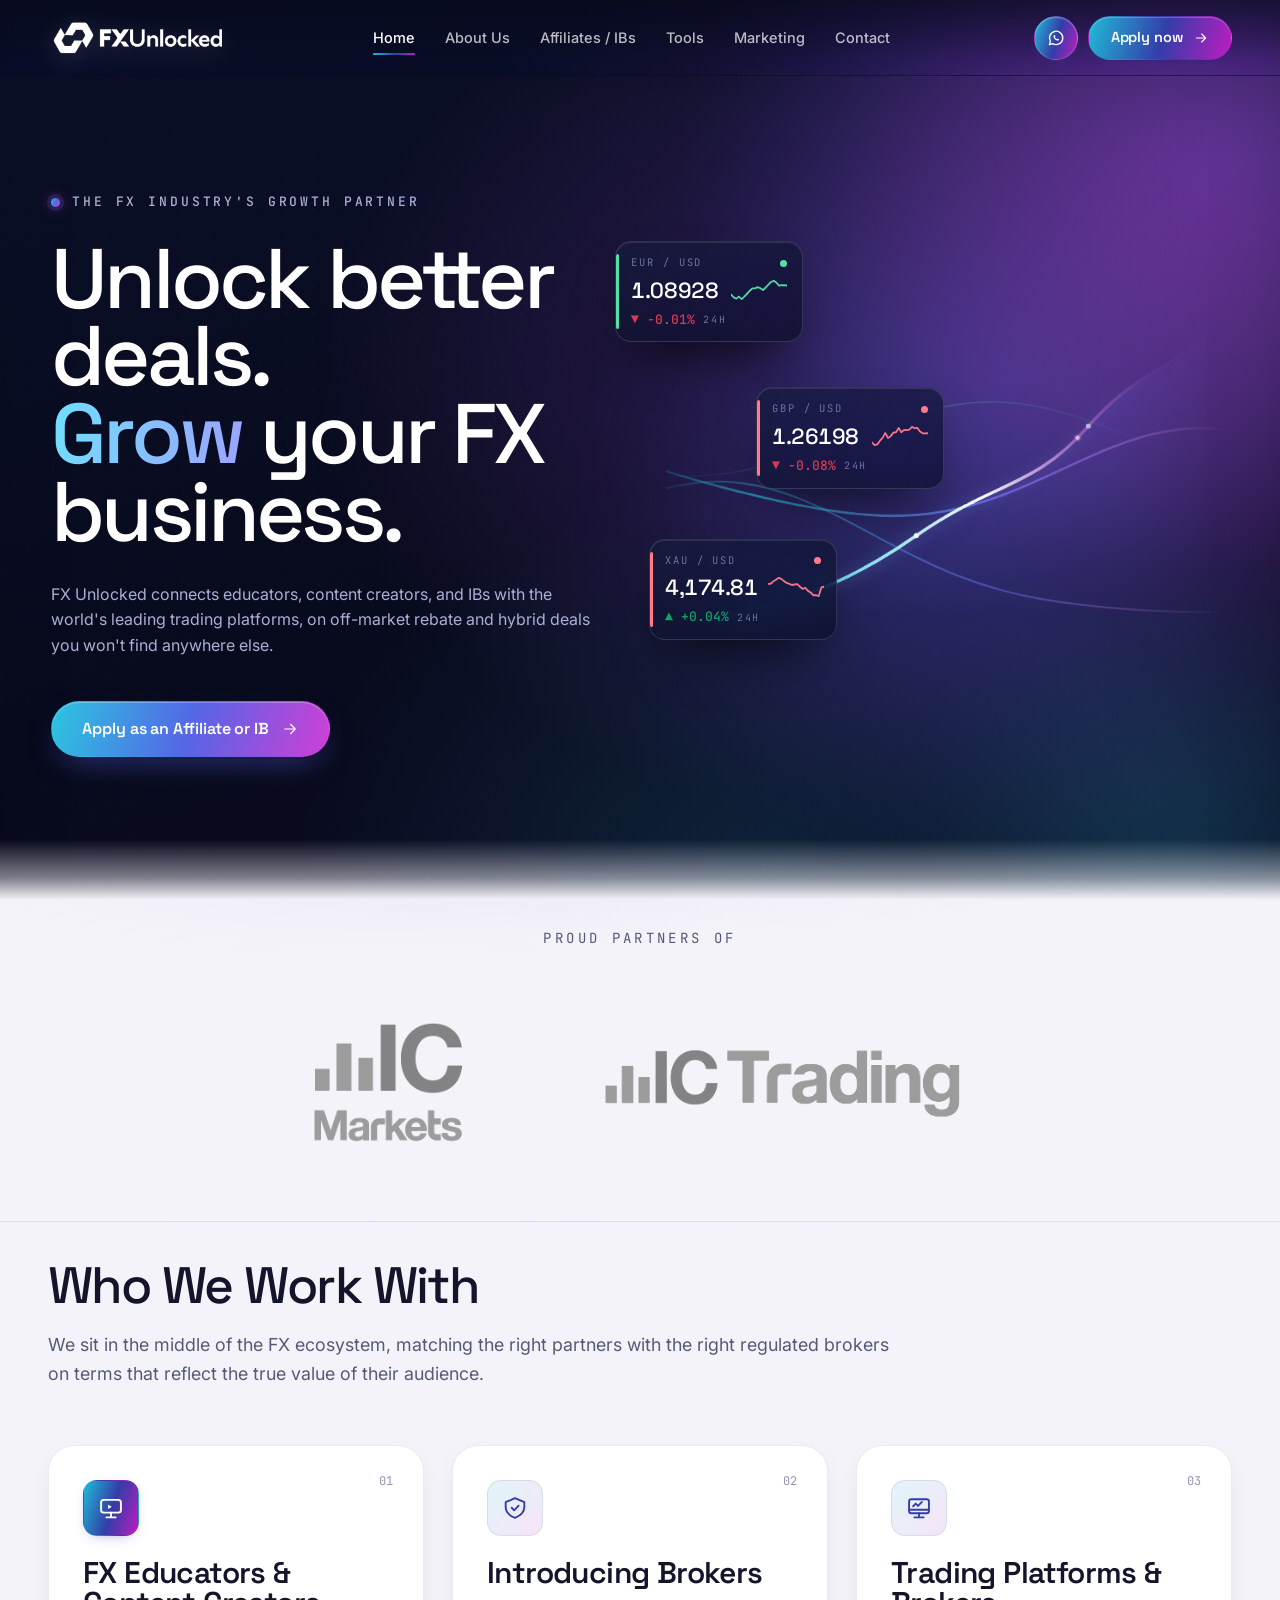
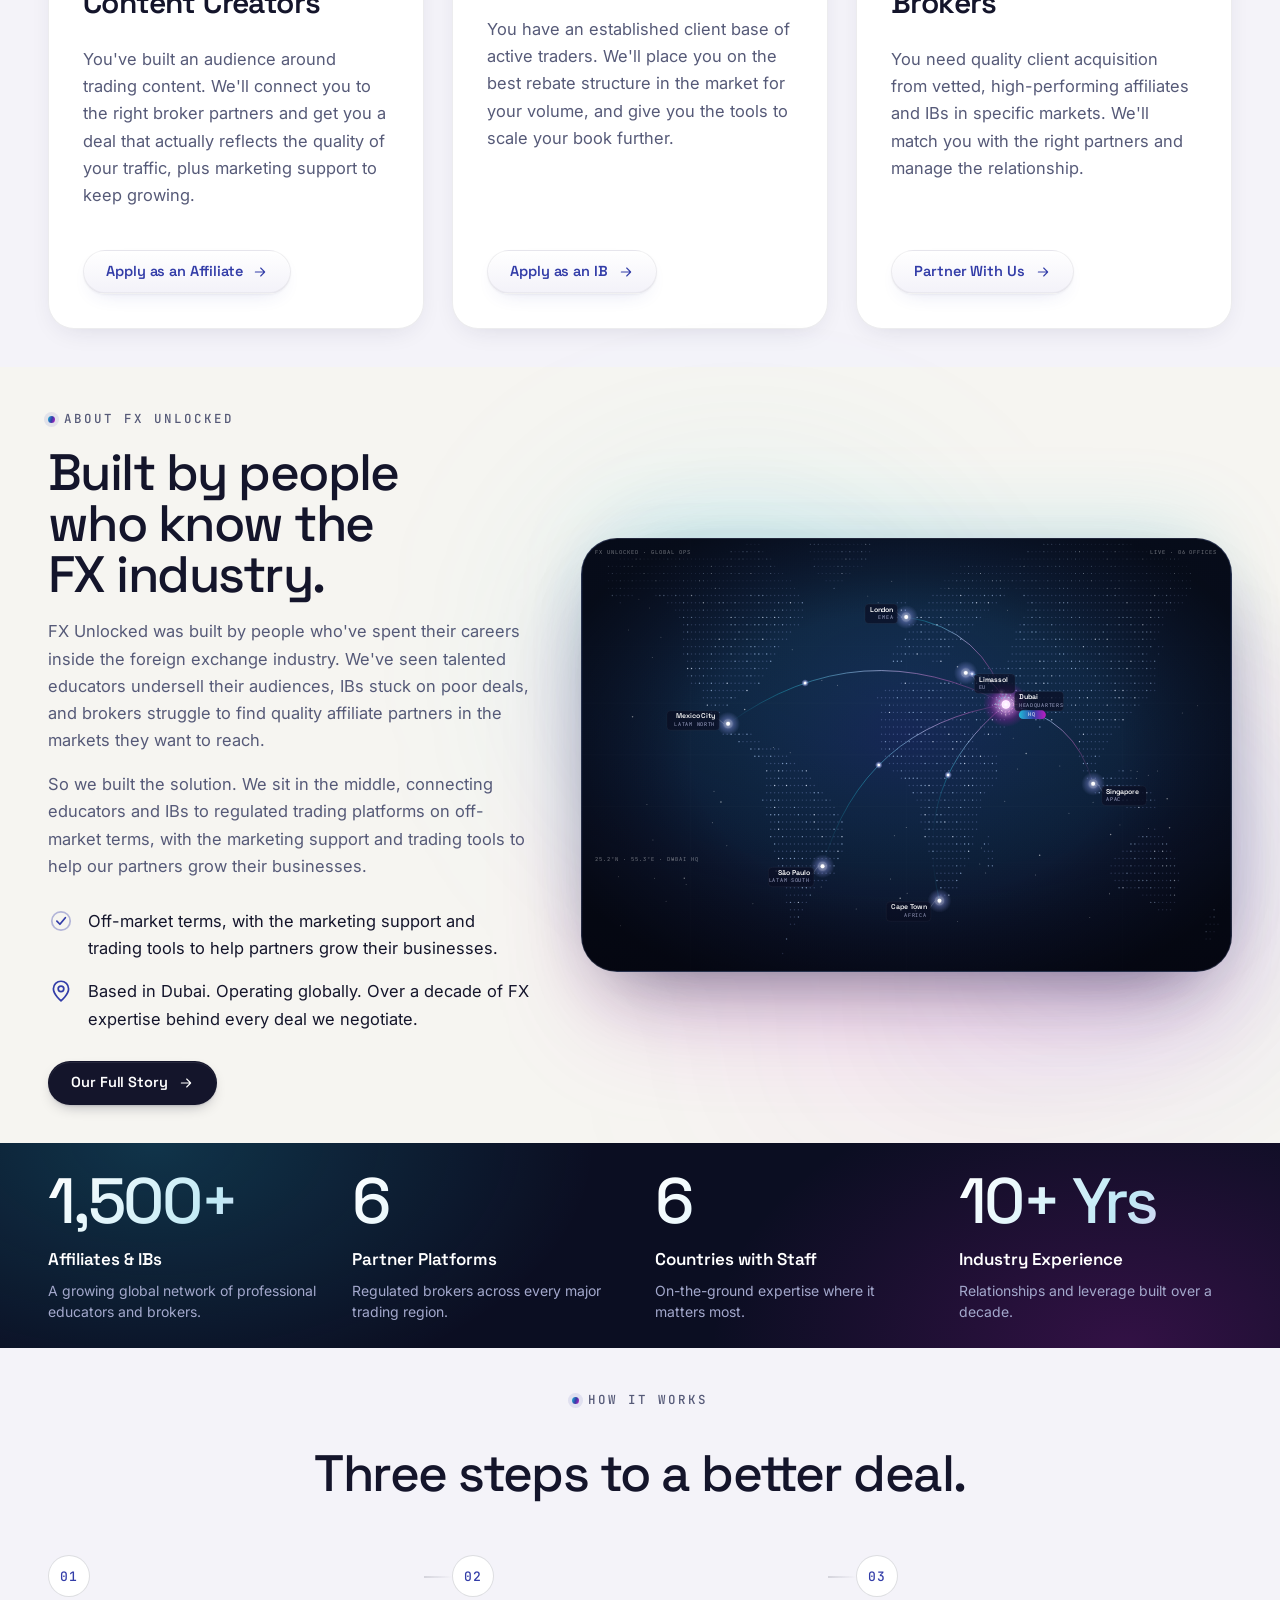
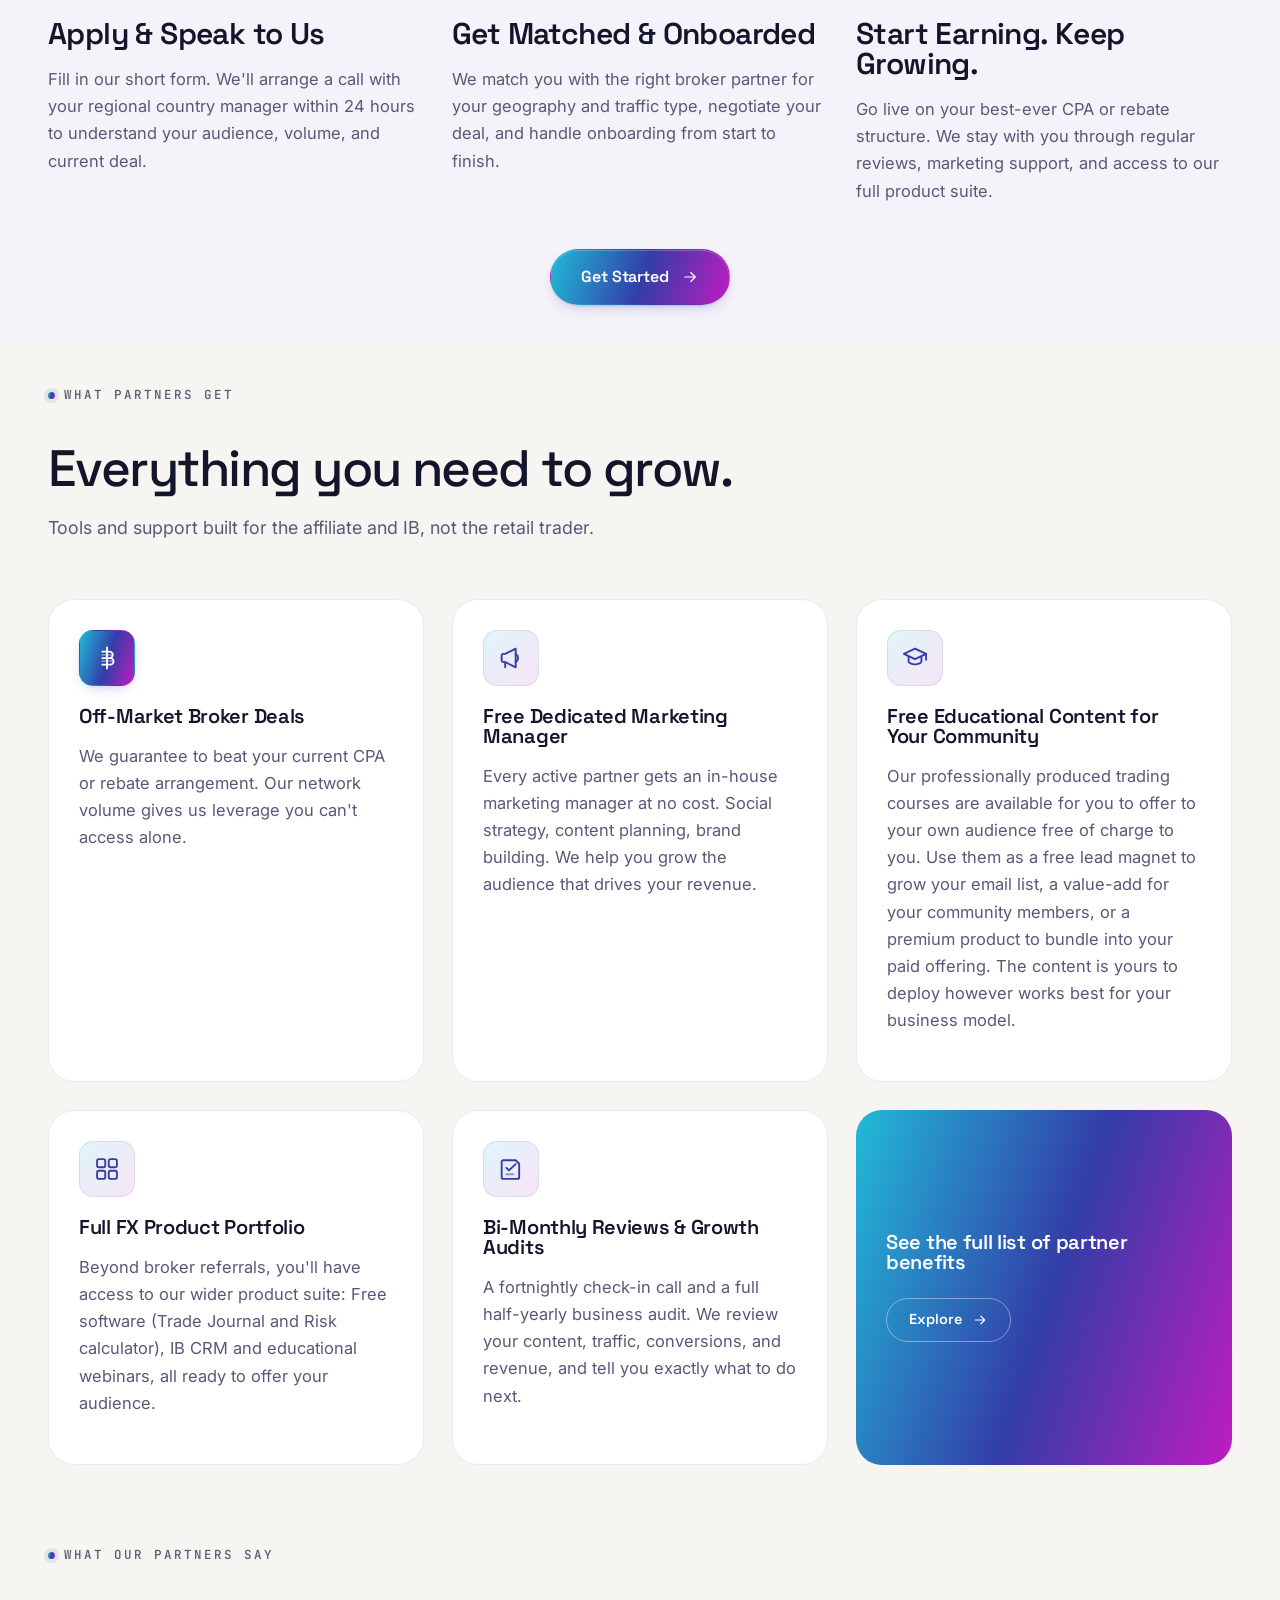
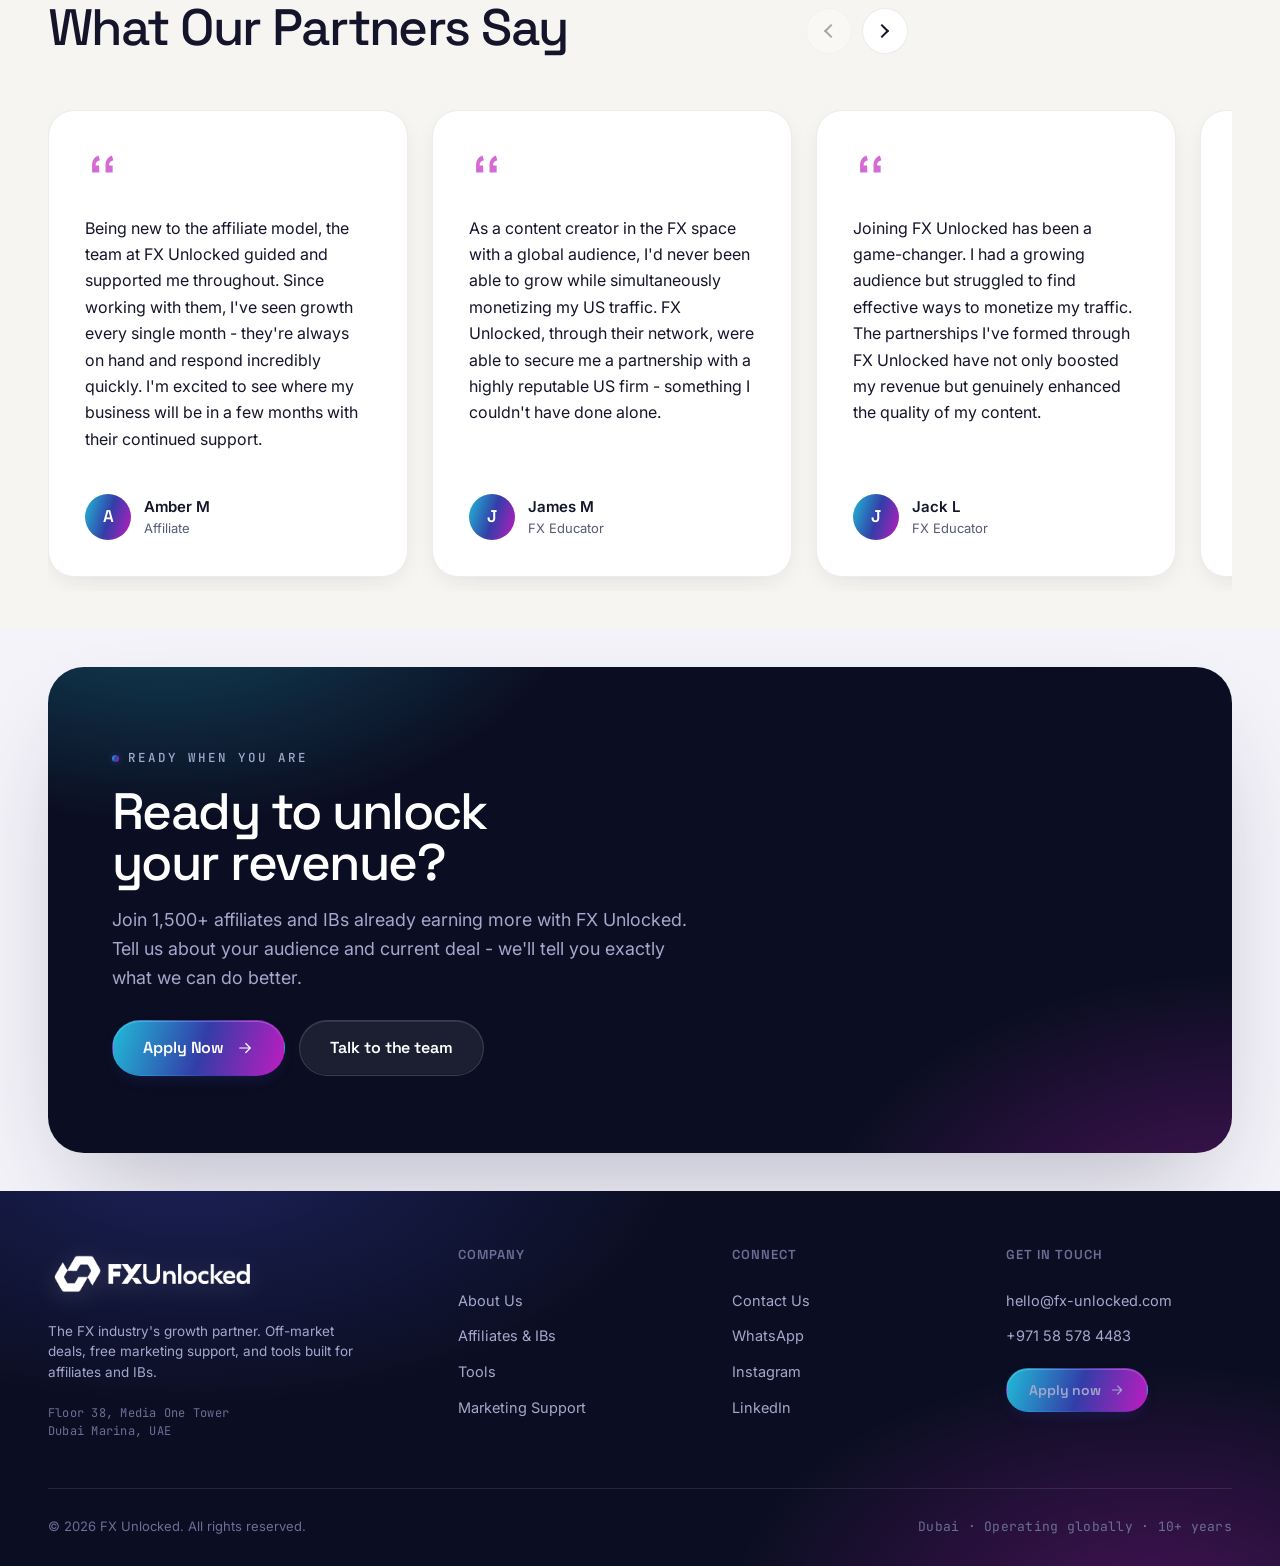
==== index.html @ 47d70566 "content: tighten Tools-page CRM copy + sync portfolio wording TOOLS PAGE — IB & Affiliate CRM (Tool " ====
<!doctype html>
<html lang="en">
<head>
<meta charset="utf-8" />
<meta name="viewport" content="width=device-width, initial-scale=1" />
<title>FX Unlocked | Off-Market CPA &amp; IB Deals for FX Educators and Affiliates</title>
<meta name="description" content="FX Unlocked connects FX educators, content creators, and IBs with market-leading broker deals you can't access alone. Guaranteed better CPA and rebates. Free marketing support. Based in Dubai." />
<meta property="og:type" content="website" />
<meta property="og:site_name" content="FX Unlocked" />
<meta property="og:url" content="https://www.fx-unlocked.com/" />
<meta property="og:title" content="FX Unlocked — Market-leading Rebate and Hybrid deals. Guaranteed." />
<meta property="og:description" content="FX Unlocked connects FX educators, content creators, and IBs with market-leading broker deals you can't access alone. Guaranteed better CPA and rebates. Free marketing support. Based in Dubai." />
<meta property="og:image" content="https://www.fx-unlocked.com/assets/og-image.png?v=202606121215" />
<meta property="og:image:secure_url" content="https://www.fx-unlocked.com/assets/og-image.png?v=202606121215" />
<meta property="og:image:type" content="image/png" />
<meta property="og:image:width" content="1200" />
<meta property="og:image:height" content="630" />
<meta property="og:image:alt" content="FX Unlocked — Market-leading Rebate and Hybrid deals. Guaranteed." />
<meta name="twitter:card" content="summary_large_image" />
<meta name="twitter:title" content="FX Unlocked — Market-leading Rebate and Hybrid deals. Guaranteed." />
<meta name="twitter:description" content="FX Unlocked connects FX educators, content creators, and IBs with market-leading broker deals you can't access alone. Guaranteed better CPA and rebates. Free marketing support. Based in Dubai." />
<meta name="twitter:image" content="https://www.fx-unlocked.com/assets/og-image.png?v=202606121215" />

<link rel="preconnect" href="https://fonts.googleapis.com" />
<link rel="preconnect" href="https://fonts.gstatic.com" crossorigin />
<link href="https://fonts.googleapis.com/css2?family=Space+Grotesk:wght@400;500;600;700&family=Inter:wght@400;500;600;700&family=JetBrains+Mono:wght@400;500&display=swap" rel="stylesheet" />
<link rel="icon" type="image/png" sizes="32x32" href="assets/favicon-32.png?v=202606121215" />
<link rel="icon" type="image/png" sizes="256x256" href="assets/favicon-256.png?v=202606121215" />
<link rel="apple-touch-icon" sizes="180x180" href="assets/favicon-apple.png?v=202606121215" />
<meta name="ext-resource-dependency" content="assets/fx-icon.svg" data-resource-id="logo" />
<link rel="stylesheet" href="css/site.css?v=202606121215" />
<link rel="stylesheet" href="css/pages.css?v=202606121215" />
<link rel="stylesheet" href="css/hero-dark.css?v=202606121215" />
<template id="__bundler_thumbnail" data-bg-color="#f4f3f9">
  <svg viewBox="0 0 1200 800" xmlns="http://www.w3.org/2000/svg">
    <defs>
      <radialGradient id="tg" cx="50%" cy="45%" r="55%">
        <stop offset="0%" stop-color="#4a57d8" stop-opacity="0.28"/>
        <stop offset="55%" stop-color="#21bbd7" stop-opacity="0.12"/>
        <stop offset="100%" stop-color="#bf1cc1" stop-opacity="0"/>
      </radialGradient>
      <linearGradient id="tl" x1="0" y1="0" x2="1" y2="1">
        <stop offset="0%" stop-color="#21bbd7"/>
        <stop offset="52%" stop-color="#333da8"/>
        <stop offset="100%" stop-color="#bf1cc1"/>
      </linearGradient>
    </defs>
    <rect width="1200" height="800" fill="#f4f3f9"/>
    <ellipse cx="600" cy="380" rx="430" ry="430" fill="url(#tg)"/>
    <circle cx="600" cy="380" r="250" fill="none" stroke="#3c448c" stroke-opacity="0.18"/>
    <ellipse cx="600" cy="380" rx="250" ry="92" fill="none" stroke="#3c448c" stroke-opacity="0.14"/>
    <ellipse cx="600" cy="380" rx="92" ry="250" fill="none" stroke="#3c448c" stroke-opacity="0.14"/>
    <path d="M390 470 Q600 250 810 470" fill="none" stroke="url(#tl)" stroke-width="5" stroke-linecap="round"/>
    <circle cx="390" cy="470" r="11" fill="#21bbd7"/>
    <circle cx="810" cy="470" r="11" fill="#bf1cc1"/>
    <circle cx="600" cy="290" r="9" fill="#4a57d8"/>
    <g transform="translate(548,628)">
      <path d="M30 4 L52 4 L62 21.4 L53 26 L47.5 15.5 L33.4 15.5 L26 27.7 L33.4 39.9 L38 39.9 L38 50 L26 50 L14 30.3 Z" fill="url(#tl)"/>
      <path d="M74 96 L52 96 L42 78.6 L51 74 L56.5 84.5 L70.6 84.5 L78 72.3 L70.6 60.1 L66 60.1 L66 50 L78 50 L90 69.7 Z" fill="url(#tl)"/>
    </g>
  </svg>
</template>
</head>
<body data-page="home">

<div class="stage-bg"></div>
<div class="stage-orb" style="width:520px;height:520px;background:#7d8bff;top:-180px;left:-120px;"></div>
<div class="stage-orb" style="width:460px;height:460px;background:#f06ad6;top:240px;right:-160px;opacity:0.35;"></div>

<!-- ============ HERO (dark aurora) ============ -->
<header class="hero">
  <div class="hero-bg"></div>
  <div class="aurora" aria-hidden="true"><span class="a1"></span><span class="a2"></span><span class="a3"></span></div>
  <div class="grain" aria-hidden="true"></div>

  <!-- Mobile-only flowing ribbons (same engine as the Affiliates banner).
       On phones the side .hero-visual is hidden, leaving a flat colour
       block — these bring the motion back. Hidden on desktop where the
       side visual already animates. Driven by aurora-banner.js (#ab1-3). -->
  <svg class="ph-flow ph-flow--home" viewBox="0 0 1480 560" preserveAspectRatio="xMidYMid slice" aria-hidden="true">
    <defs>
      <linearGradient id="abGrad" x1="0" y1="0" x2="1" y2="0">
        <stop offset="0%"  stop-color="#2bc6e0" stop-opacity="0"/>
        <stop offset="20%" stop-color="#2bc6e0" stop-opacity="0.85"/>
        <stop offset="58%" stop-color="#7b6ef0"/>
        <stop offset="92%" stop-color="#f08bff" stop-opacity="0.85"/>
        <stop offset="100%" stop-color="#f08bff" stop-opacity="0"/>
      </linearGradient>
      <linearGradient id="abGrad2" x1="0" y1="0" x2="1" y2="0">
        <stop offset="0%"  stop-color="#54e0a6" stop-opacity="0"/>
        <stop offset="45%" stop-color="#54e0a6" stop-opacity="0.5"/>
        <stop offset="100%" stop-color="#2bc6e0" stop-opacity="0"/>
      </linearGradient>
    </defs>
    <g opacity="0.55"><path id="ab3" fill="none" stroke="url(#abGrad2)" stroke-width="2"   stroke-linecap="round"/></g>
    <g opacity="0.75"><path id="ab2" fill="none" stroke="url(#abGrad)"  stroke-width="2.5" stroke-linecap="round"/></g>
    <g opacity="0.9"><path  id="ab1" fill="none" stroke="url(#abGrad)"  stroke-width="3"   stroke-linecap="round"/></g>
  </svg>

  <div class="hero-main">
    <div class="wrap">
      <div class="hero-grid">

        <!-- COPY -->
        <div class="hero-copy">
          <span class="eyebrow" data-reveal="1"><span class="dot"></span> The FX industry's growth partner</span>
          <h1 class="title" data-reveal="2">Unlock better deals.<br/><span class="grad">Grow</span> your FX business.</h1>
          <p class="subtitle" data-reveal="3">FX Unlocked connects educators, content creators, and IBs with the world's leading trading platforms, on off-market rebate and hybrid deals you won't find anywhere else.</p>
          <div class="hero-cta" data-reveal="4">
            <a href="affiliates-ibs.html" class="btn btn-primary btn-lg">Apply as an Affiliate or IB <span class="arr" data-icon="arrow"></span></a>
          </div>
        </div>

        <!-- VISUAL -->
        <div class="hero-visual" data-reveal="3">
          <svg class="flow plx" data-depth="16" viewBox="0 0 720 560" preserveAspectRatio="xMidYMid meet" aria-hidden="true">
            <defs>
              <linearGradient id="ribbonGrad" x1="0" y1="0" x2="1" y2="0">
                <stop offset="0%"  stop-color="#2bc6e0" stop-opacity="0.0"/>
                <stop offset="20%" stop-color="#2bc6e0" stop-opacity="0.85"/>
                <stop offset="58%" stop-color="#7b6ef0"/>
                <stop offset="92%" stop-color="#f08bff" stop-opacity="0.85"/>
                <stop offset="100%" stop-color="#f08bff" stop-opacity="0.0"/>
              </linearGradient>
              <linearGradient id="ribbonGrad2" x1="0" y1="0" x2="1" y2="0">
                <stop offset="0%"  stop-color="#54e0a6" stop-opacity="0"/>
                <stop offset="45%" stop-color="#54e0a6" stop-opacity="0.5"/>
                <stop offset="100%" stop-color="#2bc6e0" stop-opacity="0.0"/>
              </linearGradient>
              <!-- Tapered alpha at both ends — emerges from bottom-left
                   and dissolves into the aurora at the top-right. End
                   fade pulled in to 70% offset (was 100%) so the line
                   is already invisible well before the previous tip
                   position; reads like the ribbons fading at the screen
                   edge, no endpoint marker needed. -->
              <linearGradient id="lineGrad" x1="0" y1="1" x2="1" y2="0">
                <stop offset="0%"   stop-color="#2bc6e0" stop-opacity="0"/>
                <stop offset="8%"   stop-color="#2bc6e0" stop-opacity="1"/>
                <stop offset="50%"  stop-color="#ffffff" stop-opacity="1"/>
                <stop offset="72%"  stop-color="#f08bff" stop-opacity="0.55"/>
                <stop offset="90%"  stop-color="#f08bff" stop-opacity="0"/>
                <stop offset="100%" stop-color="#f08bff" stop-opacity="0"/>
              </linearGradient>
              <linearGradient id="areaGrad" x1="0" y1="0" x2="0" y2="1">
                <stop offset="0%"  stop-color="#7b6ef0" stop-opacity="0.28"/>
                <stop offset="100%" stop-color="#7b6ef0" stop-opacity="0"/>
              </linearGradient>
              <linearGradient id="arrowFill" x1="0" y1="1" x2="1" y2="0">
                <stop offset="0%"  stop-color="#7fe8ff"/>
                <stop offset="50%" stop-color="#ffffff"/>
                <stop offset="100%" stop-color="#f6a6ff"/>
              </linearGradient>
              <radialGradient id="leadGlow" cx="50%" cy="50%" r="50%">
                <stop offset="0%"   stop-color="#fff"/>
                <stop offset="100%" stop-color="#cf3fd6" stop-opacity="0"/>
              </radialGradient>
              <filter id="heroSoft" x="-50%" y="-50%" width="200%" height="200%"><feGaussianBlur stdDeviation="6"/></filter>
            </defs>

            <!-- flowing ribbons (paths morphed each frame by JS) -->
            <g class="ribbon r3"><path id="rb3" fill="none" stroke="url(#ribbonGrad2)" stroke-width="2"   stroke-linecap="round"/></g>
            <g class="ribbon r2"><path id="rb2" fill="none" stroke="url(#ribbonGrad)"  stroke-width="2.5" stroke-linecap="round" opacity="0.7"/></g>
            <g class="ribbon r1"><path id="rb1" fill="none" stroke="url(#ribbonGrad)"  stroke-width="3"   stroke-linecap="round" opacity="0.85"/></g>

            <!-- reference path for the travelling pulse -->
            <path id="linePath" d="M30 470 C150 450 220 430 320 360 C420 290 470 300 540 220 C600 152 640 150 690 96" fill="none" stroke="none"/>

            <!-- soft area fill under the hero line -->
            <path d="M30 470 C150 450 220 430 320 360 C420 290 470 300 540 220 C600 152 640 150 690 96 L690 470 Z"
                  fill="url(#areaGrad)" opacity="0.9"/>

            <!-- ascending hero line -->
            <g class="line-main">
              <path class="line-draw"
                    d="M30 470 C150 450 220 430 320 360 C420 290 470 300 540 220 C600 152 640 150 690 96"
                    fill="none" stroke="url(#lineGrad)" stroke-width="4" stroke-linecap="round" stroke-linejoin="round"/>
            </g>

            <!-- travelling pulse riding up the line -->
            <g class="travel-pulse">
              <circle r="6" fill="url(#leadGlow)">
                <animateMotion dur="3.6s" begin="2.6s" repeatCount="indefinite" rotate="auto"
                               keyPoints="0;1" keyTimes="0;1" calcMode="spline" keySplines="0.45 0 0.2 1">
                  <mpath href="#linePath"/>
                </animateMotion>
                <animate attributeName="opacity" values="0;1;1;0" keyTimes="0;0.12;0.82;1"
                         dur="3.6s" begin="2.6s" repeatCount="indefinite"/>
              </circle>
              <circle r="2.6" fill="#fff">
                <animateMotion dur="3.6s" begin="2.6s" repeatCount="indefinite" rotate="auto"
                               keyPoints="0;1" keyTimes="0;1" calcMode="spline" keySplines="0.45 0 0.2 1">
                  <mpath href="#linePath"/>
                </animateMotion>
                <animate attributeName="opacity" values="0;1;1;0" keyTimes="0;0.12;0.82;1"
                         dur="3.6s" begin="2.6s" repeatCount="indefinite"/>
              </circle>
            </g>

            <!-- node markers along the line -->
            <g fill="#fff" opacity="0.9">
              <circle cx="320" cy="360" r="3.2"/>
              <circle cx="540" cy="220" r="3.2"/>
            </g>

            <!-- No tip markers — chart line dissolves into the aurora
                 the same way the ribbons (r1/r2/r3) end at the screen
                 edge. Previously had a radar-ping pulse + dual halo at
                 the tip that read as a definitive endpoint dot even
                 after the line gradient faded. Pulled all markers; the
                 lineGrad now fades to 0 opacity earlier so the line
                 disappears BEFORE it would have hit a marker. -->
          </svg>

          <!-- floating currency chips -->
          <div class="viz-chips plx" data-depth="40">
            <div class="vchip" data-ticker data-base="1.08944" data-trend="up" data-pair="EUR/USD">
              <div class="vc-top"><span class="vc-pair">EUR / USD</span><span class="vc-live"></span></div>
              <div class="vc-mid">
                <span class="vc-val" data-tk-val>1.08944</span>
                <svg class="vc-spark" viewBox="0 0 64 24" preserveAspectRatio="none"><path data-spark fill="none" stroke="currentColor" stroke-width="2" stroke-linecap="round" stroke-linejoin="round"/></svg>
              </div>
              <div class="vc-bot"><span class="vc-d pos" data-tk-d>+0.37%</span><span class="vc-lbl">24h</span></div>
            </div>
            <div class="vchip" data-ticker data-base="1.26302" data-trend="down" data-pair="GBP/USD">
              <div class="vc-top"><span class="vc-pair">GBP / USD</span><span class="vc-live"></span></div>
              <div class="vc-mid">
                <span class="vc-val" data-tk-val>1.26302</span>
                <svg class="vc-spark" viewBox="0 0 64 24" preserveAspectRatio="none"><path data-spark fill="none" stroke="currentColor" stroke-width="2" stroke-linecap="round" stroke-linejoin="round"/></svg>
              </div>
              <div class="vc-bot"><span class="vc-d neg" data-tk-d>&minus;0.01%</span><span class="vc-lbl">24h</span></div>
            </div>
            <div class="vchip" data-ticker data-base="4173.00" data-trend="down" data-pair="XAU/USD">
              <div class="vc-top"><span class="vc-pair">XAU / USD</span><span class="vc-live"></span></div>
              <div class="vc-mid">
                <span class="vc-val" data-tk-val>4173.00</span>
                <svg class="vc-spark" viewBox="0 0 64 24" preserveAspectRatio="none"><path data-spark fill="none" stroke="currentColor" stroke-width="2" stroke-linecap="round" stroke-linejoin="round"/></svg>
              </div>
              <div class="vc-bot"><span class="vc-d neg" data-tk-d>−0.95%</span><span class="vc-lbl">24h</span></div>
            </div>
          </div>

          <!-- particles -->
          <div id="heroParticles" class="plx" data-depth="34" style="position:absolute; inset:0; z-index:1; pointer-events:none; overflow:hidden;"></div>
        </div>

      </div>
    </div>
  </div>
</header>

<!-- ============ PROUD PARTNERS · IC Markets + IC Trading ============ -->
<section class="ic-partners" data-reveal>
  <div class="wrap">
    <span class="ic-partners-lbl">Proud partners of</span>
    <div class="ic-partners-logos">
      <img src="assets/ic-markets-logo.png" alt="IC Markets" class="ic-logo" />
      <img src="assets/ic-trading-logo.png" alt="IC Trading" class="ic-logo" />
    </div>
  </div>
</section>

<!-- ============ WHO WE WORK WITH ============ -->
<section class="section" id="who">
  <div class="wrap">
    <div class="sec-head" data-reveal>
      <h2 class="h2">Who We Work With</h2>
      <p class="lead text-pretty">We sit in the middle of the FX ecosystem, matching the right partners with the right regulated brokers on terms that reflect the true value of their audience.</p>
    </div>
    <div class="grid cols-3">
      <div class="card hover-lift persona" data-reveal>
        <span class="num-badge">01</span>
        <div class="icon-tile grad" data-icon="creator"></div>
        <h3 class="h3">FX Educators &amp; Content Creators</h3>
        <p class="body">You've built an audience around trading content. We'll connect you to the right broker partners and get you a deal that actually reflects the quality of your traffic, plus marketing support to keep growing.</p>
        <a href="affiliates-ibs.html" class="btn btn-light">Apply as an Affiliate <span class="ar" data-icon="arrow"></span></a>
      </div>
      <div class="card hover-lift persona" data-reveal data-reveal-delay="1">
        <span class="num-badge">02</span>
        <div class="icon-tile" data-icon="ib"></div>
        <h3 class="h3">Introducing Brokers</h3>
        <p class="body">You have an established client base of active traders. We'll place you on the best rebate structure in the market for your volume, and give you the tools to scale your book further.</p>
        <a href="affiliates-ibs.html" class="btn btn-light">Apply as an IB <span class="ar" data-icon="arrow"></span></a>
      </div>
      <div class="card hover-lift persona" data-reveal data-reveal-delay="2">
        <span class="num-badge">03</span>
        <div class="icon-tile" data-icon="platform"></div>
        <h3 class="h3">Trading Platforms &amp; Brokers</h3>
        <p class="body">You need quality client acquisition from vetted, high-performing affiliates and IBs in specific markets. We'll match you with the right partners and manage the relationship.</p>
        <a href="affiliates-ibs.html#platforms" class="btn btn-light">Partner With Us <span class="ar" data-icon="arrow"></span></a>
      </div>
    </div>
  </div>
</section>

<!-- ============ ABOUT ============ -->
<section class="section" style="background:var(--bg-warm)">
  <div class="wrap split">
    <div data-reveal>
      <span class="eyebrow"><span class="dot"></span> About FX Unlocked</span>
      <h2 class="h2 mt-m text-balance">Built by people who know the FX industry.</h2>
      <p class="body mt-m">FX Unlocked was built by people who've spent their careers inside the foreign exchange industry. We've seen talented educators undersell their audiences, IBs stuck on poor deals, and brokers struggle to find quality affiliate partners in the markets they want to reach.</p>
      <p class="body mt-s">So we built the solution. We sit in the middle, connecting educators and IBs to regulated trading platforms on off-market terms, with the marketing support and trading tools to help our partners grow their businesses.</p>
      <ul class="about-bullets">
        <li><span class="ic" data-icon="check"></span><span class="body" style="color:var(--ink)">Off-market terms, with the marketing support and trading tools to help partners grow their businesses.</span></li>
        <li><span class="ic" data-icon="pin"></span><span class="body" style="color:var(--ink)">Based in Dubai. Operating globally. Over a decade of FX expertise behind every deal we negotiate.</span></li>
      </ul>
      <a href="about.html" class="btn btn-dark mt-l">Our Full Story <span class="ar" data-icon="arrow"></span></a>
    </div>
    <div class="split-visual map-inline" data-reveal data-reveal-delay="1">
      <div class="map-inline-halo" aria-hidden="true"></div>
      <div class="map-inline-stage">
        <svg id="worldMap" viewBox="0 0 1200 800" preserveAspectRatio="xMidYMid meet" aria-hidden="true">
          <defs>
            <linearGradient id="arcGrad" x1="0" y1="0" x2="1" y2="0">
              <stop offset="0%" stop-color="#21bbd7" stop-opacity="0.9"/>
              <stop offset="55%" stop-color="#c8d0ff" stop-opacity="1"/>
              <stop offset="100%" stop-color="#f06ad6" stop-opacity="0.9"/>
            </linearGradient>
            <linearGradient id="arcGradFade" x1="0" y1="0" x2="1" y2="0">
              <stop offset="0%" stop-color="#21bbd7" stop-opacity="0"/>
              <stop offset="20%" stop-color="#21bbd7" stop-opacity="0.55"/>
              <stop offset="55%" stop-color="#c8d0ff" stop-opacity="0.85"/>
              <stop offset="80%" stop-color="#f06ad6" stop-opacity="0.55"/>
              <stop offset="100%" stop-color="#f06ad6" stop-opacity="0"/>
            </linearGradient>
            <radialGradient id="cityGlow" cx="50%" cy="50%" r="50%">
              <stop offset="0%" stop-color="#fff" stop-opacity="0.85"/>
              <stop offset="50%" stop-color="#9aa6ff" stop-opacity="0.32"/>
              <stop offset="100%" stop-color="#9aa6ff" stop-opacity="0"/>
            </radialGradient>
            <radialGradient id="hqGlow" cx="50%" cy="50%" r="50%">
              <stop offset="0%" stop-color="#fff" stop-opacity="1"/>
              <stop offset="30%" stop-color="#f9a6ff" stop-opacity="0.65"/>
              <stop offset="70%" stop-color="#bf1cc1" stop-opacity="0.25"/>
              <stop offset="100%" stop-color="#bf1cc1" stop-opacity="0"/>
            </radialGradient>
            <radialGradient id="hqCore" cx="50%" cy="50%" r="50%">
              <stop offset="0%" stop-color="#fff"/>
              <stop offset="100%" stop-color="#fce0ff"/>
            </radialGradient>
            <linearGradient id="hqRingGrad" x1="0" y1="0" x2="1" y2="1">
              <stop offset="0%" stop-color="#21bbd7"/>
              <stop offset="55%" stop-color="#ffffff"/>
              <stop offset="100%" stop-color="#f06ad6"/>
            </linearGradient>
            <linearGradient id="hqTagGrad" x1="0" y1="0" x2="1" y2="0">
              <stop offset="0%" stop-color="#21bbd7"/>
              <stop offset="55%" stop-color="#333da8"/>
              <stop offset="100%" stop-color="#bf1cc1"/>
            </linearGradient>
            <radialGradient id="pulseGrad" cx="50%" cy="50%" r="50%">
              <stop offset="55%" stop-color="#bf1cc1" stop-opacity="0"/>
              <stop offset="78%" stop-color="#f9a6ff" stop-opacity="0.85"/>
              <stop offset="100%" stop-color="#bf1cc1" stop-opacity="0"/>
            </radialGradient>
            <radialGradient id="travelPulse" cx="50%" cy="50%" r="50%">
              <stop offset="0%" stop-color="#fff" stop-opacity="1"/>
              <stop offset="40%" stop-color="#c8d0ff" stop-opacity="0.7"/>
              <stop offset="100%" stop-color="#9aa6ff" stop-opacity="0"/>
            </radialGradient>
            <radialGradient id="vignette" cx="50%" cy="50%" r="60%">
              <stop offset="55%" stop-color="#000" stop-opacity="0"/>
              <stop offset="100%" stop-color="#000" stop-opacity="0.55"/>
            </radialGradient>
            <radialGradient id="atmosphere" cx="50%" cy="45%" r="55%">
              <stop offset="0%" stop-color="#3b4ad8" stop-opacity="0.18"/>
              <stop offset="60%" stop-color="#21bbd7" stop-opacity="0.05"/>
              <stop offset="100%" stop-color="#000" stop-opacity="0"/>
            </radialGradient>
          </defs>
          <rect x="0" y="0" width="1200" height="800" fill="url(#atmosphere)"/>
          <g class="grid">
            <path class="map-grid-line" d="M0,400 L1200,400"/>
            <path class="map-grid-line" d="M0,304 L1200,304"/>
            <path class="map-grid-line" d="M0,496 L1200,496"/>
            <path class="map-grid-line" d="M0,200 L1200,200" opacity="0.6"/>
            <path class="map-grid-line" d="M0,600 L1200,600" opacity="0.6"/>
            <path class="map-grid-line" d="M200,0 L200,800"/>
            <path class="map-grid-line" d="M400,0 L400,800" opacity="0.5"/>
            <path class="map-grid-line" d="M600,0 L600,800"/>
            <path class="map-grid-line" d="M800,0 L800,800" opacity="0.5"/>
            <path class="map-grid-line" d="M1000,0 L1000,800"/>
          </g>
          <g id="stars"></g>
          <g id="dotmap"></g>
          <g id="arcPaths" style="display:none"></g>
          <g id="arcs"></g>
          <g id="travelers"></g>
          <g id="cities"></g>
          <g id="labels"></g>
          <rect x="0" y="0" width="1200" height="800" fill="url(#vignette)" pointer-events="none"/>
          <g class="hud">
            <text class="hud-mono" x="24" y="28">FX UNLOCKED &middot; GLOBAL OPS</text>
            <text class="hud-mono" x="1176" y="28" text-anchor="end">LIVE &middot; 06 OFFICES</text>
            <g transform="translate(24 596)"><text class="hud-mono" x="0" y="0">25.2&deg;N &middot; 55.3&deg;E &middot; DUBAI HQ</text></g>
          </g>
        </svg>
      </div>
    </div>
  </div>
</section>

<!-- ============ BY THE NUMBERS ============ -->
<section class="section stat-band tight">
  <div class="wrap">
    <div class="stat-grid">
      <div class="stat" data-reveal>
        <div class="big"><span data-count="1500" data-suffix="+">1500+</span></div>
        <div class="lbl">Affiliates &amp; IBs</div>
        <div class="sup">A growing global network of professional educators and brokers.</div>
      </div>
      <div class="stat" data-reveal data-reveal-delay="1">
        <div class="big"><span data-count="6">6</span></div>
        <div class="lbl">Partner Platforms</div>
        <div class="sup">Regulated brokers across every major trading region.</div>
      </div>
      <div class="stat" data-reveal data-reveal-delay="2">
        <div class="big"><span data-count="6">6</span></div>
        <div class="lbl">Countries with Staff</div>
        <div class="sup">On-the-ground expertise where it matters most.</div>
      </div>
      <div class="stat" data-reveal data-reveal-delay="3">
        <div class="big"><span data-count="10" data-suffix="+ Yrs">10+ Yrs</span></div>
        <div class="lbl">Industry Experience</div>
        <div class="sup">Relationships and leverage built over a decade.</div>
      </div>
    </div>
  </div>
</section>


<!-- ============ HOW IT WORKS ============ -->
<section class="section" id="how">
  <div class="wrap">
    <div class="sec-head center" data-reveal>
      <span class="eyebrow"><span class="dot"></span> How It Works</span>
      <h2 class="h2 mt-m">Three steps to a better deal.</h2>
    </div>
    <div class="steps">
      <div class="step" data-reveal>
        <div class="step-n">01</div>
        <div class="step-line"></div>
        <h3 class="h3">Apply &amp; Speak to Us</h3>
        <p class="body">Fill in our short form. We'll arrange a call with your regional country manager within 24 hours to understand your audience, volume, and current deal.</p>
      </div>
      <div class="step" data-reveal data-reveal-delay="1">
        <div class="step-n">02</div>
        <div class="step-line"></div>
        <h3 class="h3">Get Matched &amp; Onboarded</h3>
        <p class="body">We match you with the right broker partner for your geography and traffic type, negotiate your deal, and handle onboarding from start to finish.</p>
      </div>
      <div class="step" data-reveal data-reveal-delay="2">
        <div class="step-n">03</div>
        <h3 class="h3">Start Earning. Keep Growing.</h3>
        <p class="body">Go live on your best-ever CPA or rebate structure. We stay with you through regular reviews, marketing support, and access to our full product suite.</p>
      </div>
    </div>
    <div class="center mt-l" data-reveal><a href="affiliates-ibs.html" class="btn btn-primary btn-lg">Get Started <span class="ar" data-icon="arrow"></span></a></div>
  </div>
</section>

<!-- ============ WHAT PARTNERS GET ============ -->
<section class="section" style="background:var(--bg-warm)">
  <div class="wrap">
    <div class="sec-head" data-reveal>
      <span class="eyebrow"><span class="dot"></span> What Partners Get</span>
      <h2 class="h2 mt-m">Everything you need to grow.</h2>
      <p class="lead">Tools and support built for the affiliate and IB, not the retail trader.</p>
    </div>
    <div class="grid cols-3">
      <div class="benefit" data-reveal>
        <div class="icon-tile grad" data-icon="deal"></div>
        <h4 class="h4">Off-Market Broker Deals</h4>
        <p class="body">We guarantee to beat your current CPA or rebate arrangement. Our network volume gives us leverage you can't access alone.</p>
      </div>
      <div class="benefit" data-reveal data-reveal-delay="1">
        <div class="icon-tile" data-icon="megaphone"></div>
        <h4 class="h4">Free Dedicated Marketing Manager</h4>
        <p class="body">Every active partner gets an in-house marketing manager at no cost. Social strategy, content planning, brand building. We help you grow the audience that drives your revenue.</p>
      </div>
      <div class="benefit" data-reveal data-reveal-delay="2">
        <div class="icon-tile" data-icon="education"></div>
        <h4 class="h4">Free Educational Content for Your Community</h4>
        <p class="body">Our professionally produced trading courses are available for you to offer to your own audience free of charge to you. Use them as a free lead magnet to grow your email list, a value-add for your community members, or a premium product to bundle into your paid offering. The content is yours to deploy however works best for your business model.</p>
      </div>
      <div class="benefit" data-reveal>
        <div class="icon-tile" data-icon="suite"></div>
        <h4 class="h4">Full FX Product Portfolio</h4>
        <p class="body">Beyond broker referrals, you'll have access to our wider product suite: Free software (Trade Journal and Risk calculator), IB CRM and educational webinars, all ready to offer your audience.</p>
      </div>
      <div class="benefit" data-reveal data-reveal-delay="1">
        <div class="icon-tile" data-icon="review"></div>
        <h4 class="h4">Bi-Monthly Reviews &amp; Growth Audits</h4>
        <p class="body">A fortnightly check-in call and a full half-yearly business audit. We review your content, traffic, conversions, and revenue, and tell you exactly what to do next.</p>
      </div>
      <a class="benefit" data-reveal data-reveal-delay="2" href="affiliates-ibs.html" style="display:flex;flex-direction:column;justify-content:center;background:var(--grad);color:#fff;border:none">
        <h4 class="h4" style="color:#fff">See the full list of partner benefits</h4>
        <span class="btn" style="align-self:flex-start;margin-top:16px;color:#fff;border:1.5px solid rgba(255,255,255,0.4)">Explore <span class="ar" data-icon="arrow"></span></span>
      </a>
    </div>
  </div>
</section>

<!-- ============ TESTIMONIALS ============ -->
<section class="section" style="background:var(--bg-warm)">
  <div class="wrap">
    <div class="sec-head t-head" data-reveal>
      <div>
        <span class="eyebrow"><span class="dot"></span> What Our Partners Say</span>
        <h2 class="h2 mt-m">What Our Partners Say</h2>
      </div>
      <div class="t-nav" aria-label="Testimonial navigation">
        <button type="button" class="t-btn t-prev" aria-label="Previous testimonial" data-t-nav="prev">
          <span class="t-arr" aria-hidden="true"></span>
        </button>
        <button type="button" class="t-btn t-next" aria-label="Next testimonial" data-t-nav="next">
          <span class="t-arr t-arr--right" aria-hidden="true"></span>
        </button>
      </div>
    </div>
  </div>
  <div class="wrap">
    <div class="t-scroller" id="testimonials"></div>
  </div>
</section>

<!-- ============ CTA BANNER ============ -->
<section class="section">
  <div class="wrap">
    <div class="cta-banner" data-reveal>
      <span class="eyebrow on-dark" style="color:var(--dark-mute)"><span class="dot"></span> Ready when you are</span>
      <h2 class="h2 mt-m text-balance" style="max-width:18ch">Ready to unlock your revenue?</h2>
      <p class="lead mt-m" style="color:var(--dark-mute);max-width:54ch">Join 1,500+ affiliates and IBs already earning more with FX Unlocked. Tell us about your audience and current deal  -  we'll tell you exactly what we can do better.</p>
      <div class="wrap-row mt-l">
        <a href="affiliates-ibs.html" class="btn btn-primary btn-lg">Apply Now <span class="ar" data-icon="arrow"></span></a>
        <a href="contact.html" class="btn btn-on-dark btn-lg">Talk to the team</a>
      </div>
    </div>
  </div>
</section>

<script src="js/icons.js?v=202606121215"></script>
<script src="js/image-slot.js?v=202606121215"></script>
<script src="js/site.js?v=202606121215"></script>
<script src="js/worldmap.js?v=202606121215" defer></script>
<script src="js/live-feed.js?v=202606121215" defer></script>
<script src="js/hero-dark.js?v=202606121215" defer></script>
<script src="js/aurora-banner.js?v=202606121215" defer></script>
<script>
  // hero
  function bootHome() {
    // volume bars under the chart
    const vol = document.querySelector(".hc-vol");
    if (vol) {
      const n = 22, baseY = 470, gap = 1200 / n, bw = gap * 0.42;
      let bars = "";
      for (let i = 0; i < n; i++) {
        const x = i * gap + (gap - bw) / 2;
        const h = 24 + Math.abs(Math.sin(i * 1.7) * 70) + (i / n) * 40;
        const op = 0.08 + (i / n) * 0.12;
        bars += `<rect x="${x.toFixed(1)}" y="${(baseY - h).toFixed(1)}" width="${bw.toFixed(1)}" height="${h.toFixed(1)}" rx="3" fill-opacity="${op.toFixed(2)}" style="animation-delay:${(0.5 + i * 0.04).toFixed(2)}s"/>`;
      }
      vol.innerHTML = bars;
    }

    // testimonials
    const T = [
      { n: "Amber M", r: "Affiliate", t: "Being new to the affiliate model, the team at FX Unlocked guided and supported me throughout. Since working with them, I've seen growth every single month  -  they're always on hand and respond incredibly quickly. I'm excited to see where my business will be in a few months with their continued support." },
      { n: "James M", r: "FX Educator", t: "As a content creator in the FX space with a global audience, I'd never been able to grow while simultaneously monetizing my US traffic. FX Unlocked, through their network, were able to secure me a partnership with a highly reputable US firm  -  something I couldn't have done alone." },
      { n: "Jack L", r: "FX Educator", t: "Joining FX Unlocked has been a game-changer. I had a growing audience but struggled to find effective ways to monetize my traffic. The partnerships I've formed through FX Unlocked have not only boosted my revenue but genuinely enhanced the quality of my content." },
      { n: "Jasmine M", r: "FX Educator", t: "FX Unlocked have been amazing to work with. I'd struggled to market myself and generate leads. Within days they helped me build a full strategy, a professional brand, website, and logo. They've literally held my hand through the whole process and I'm still growing every day." },
    ];
    const scroller = document.getElementById("testimonials");
    scroller.innerHTML = T.map(x => `
      <div class="tcard">
        <div class="q-ic">${icon("quote")}</div>
        <p>${x.t}</p>
        <div class="who">
          <div class="av">${x.n[0]}</div>
          <div><div class="nm">${x.n}</div><div class="rl">${x.r}</div></div>
        </div>
      </div>`).join("");

    /* Prev/Next nav for the testimonial carousel.
       Scrolls by one card width (incl. the 24px gap) per click and
       toggles disabled state when at either edge so the buttons
       always reflect what's possible. */
    const prevBtn = document.querySelector('[data-t-nav="prev"]');
    const nextBtn = document.querySelector('[data-t-nav="next"]');
    if (prevBtn && nextBtn && scroller) {
      const cardStep = () => {
        const first = scroller.querySelector(".tcard");
        if (!first) return scroller.clientWidth;
        const gap = parseFloat(getComputedStyle(scroller).columnGap || "24") || 24;
        return first.getBoundingClientRect().width + gap;
      };
      const updateNavState = () => {
        const maxScroll = scroller.scrollWidth - scroller.clientWidth;
        prevBtn.disabled = scroller.scrollLeft <= 1;
        nextBtn.disabled = scroller.scrollLeft >= maxScroll - 1;
      };
      prevBtn.addEventListener("click", () => scroller.scrollBy({ left: -cardStep(), behavior: "smooth" }));
      nextBtn.addEventListener("click", () => scroller.scrollBy({ left:  cardStep(), behavior: "smooth" }));
      scroller.addEventListener("scroll", updateNavState, { passive: true });
      window.addEventListener("resize", updateNavState);
      updateNavState();
    }
  }
  if (document.readyState === "loading") window.addEventListener("DOMContentLoaded", bootHome);
  else bootHome();
</script>
</body>
</html>
---- css/site.css ----
/* ============================================================
   FX UNLOCKED — Design System  ·  Light & Airy v5
   Off-white studio stage · cyan→indigo→magenta · gold accent
   ============================================================ */

:root {
  /* ---- Surfaces ---- */
  --bg:        #f4f3f9;   /* primary stage — soft lavender-white */
  --bg-warm:   #f6f5f1;   /* warm paper alt */
  --bg-card:   #ffffff;
  --bg-soft:   #ecebf4;
  --bg-sunk:   #e7e6f1;

  /* ---- Ink ---- */
  --ink:       #14152b;
  --ink-mute:  #565a78;
  --ink-dim:   #9296b3;
  --line:      rgba(20,22,46,0.08);
  --line-2:    rgba(20,22,46,0.14);

  /* ---- Brand spectrum ---- */
  --cyan:    #21bbd7;
  --cyan-2:  #38d6ef;
  --indigo:  #333da8;
  --indigo-2:#4a57d8;
  --magenta: #bf1cc1;
  --magenta-2:#e150e3;
  --gold:    #e7b24e;
  --gold-2:  #f6cf7a;

  --grad:      linear-gradient(108deg, #21bbd7 0%, #333da8 52%, #bf1cc1 100%);
  --grad-rev:  linear-gradient(108deg, #bf1cc1 0%, #333da8 52%, #21bbd7 100%);
  --grad-soft: linear-gradient(108deg, rgba(33,187,215,.14), rgba(51,61,168,.12) 52%, rgba(191,28,193,.14));
  --grad-text: linear-gradient(108deg, #1aa6c4, #4453d0 55%, #bf1cc1);

  /* ---- Signals ---- */
  --pos: #12a06a;
  --neg: #d83a55;

  /* ---- Dark surfaces (stat band, footer) ---- */
  --dark:      #0b0e22;
  --dark-2:    #11142e;
  --dark-ink:  #f4f4fb;
  --dark-mute: #a3a8cc;
  --dark-dim:  #6a6f95;
  --dark-line: rgba(255,255,255,0.10);

  /* ---- Radius ---- */
  --r-xs: 8px;
  --r-s:  12px;
  --r-m:  18px;
  --r-l:  26px;
  --r-xl: 36px;
  --r-pill: 999px;

  /* ---- Elevation (soft, airy, diffuse) ---- */
  --sh-xs: 0 2px 8px -3px rgba(30,32,70,0.10);
  --sh-sm: 0 8px 28px -12px rgba(30,32,70,0.16);
  --sh-md: 0 24px 60px -24px rgba(30,32,70,0.22);
  --sh-lg: 0 50px 110px -34px rgba(30,32,70,0.30);
  --sh-glow: 0 30px 80px -28px rgba(51,61,168,0.40);

  /* ---- Type ---- */
  --display: "Space Grotesk", system-ui, sans-serif;
  --sans:    "Inter", system-ui, sans-serif;
  --mono:    "JetBrains Mono", ui-monospace, monospace;

  /* ---- Layout ---- */
  --maxw: 1380px;
  --gutter: 48px;
  --nav-h: 76px;
}

* { box-sizing: border-box; }
html { scroll-behavior: smooth; }
html, body { margin: 0; padding: 0; }
body {
  font-family: var(--sans);
  background: var(--bg);
  color: var(--ink);
  -webkit-font-smoothing: antialiased;
  text-rendering: optimizeLegibility;
  overflow-x: hidden;
  line-height: 1.5;
}
a { color: inherit; text-decoration: none; }
button { font-family: inherit; cursor: pointer; border: none; background: none; }
img { max-width: 100%; display: block; }
::selection { background: rgba(51,61,168,0.16); }

/* ---- Stage texture: subtle dot grid + ambient orbs ---- */
.stage-bg {
  position: fixed; inset: 0; z-index: -2; pointer-events: none;
  background:
    radial-gradient(circle at 1px 1px, rgba(20,22,46,0.045) 1px, transparent 0);
  background-size: 28px 28px;
  mask-image: linear-gradient(180deg, #000, transparent 60%);
  opacity: 0.7;
}
.stage-orb {
  position: fixed; border-radius: 50%; filter: blur(90px); z-index: -3;
  pointer-events: none; opacity: 0.5;
}

/* ============ LAYOUT ============ */
.wrap { width: 100%; max-width: var(--maxw); margin: 0 auto; padding: 0 var(--gutter); }
@media (max-width: 1080px){ :root { --gutter: 32px; } }
@media (max-width: 760px){ :root { --gutter: 20px; } }
/* Vertical rhythm — tightened 40-45% from the original "art-gallery"
   defaults. The previous 66px sections compounded with .page-hero
   bottom-padding and .mt-l margins to create 100px+ dead zones
   between CTAs and the next section's eyebrow. Cuts here propagate
   to every page without HTML edits. */
.section { padding: 38px 0; position: relative; }
@media (max-width: 820px){ .section { padding: 28px 0; } }
.section.tight { padding: 26px 0; }

/* ============ TYPOGRAPHY ============ */
.eyebrow {
  display: inline-flex; align-items: center; gap: 9px;
  font-family: var(--mono); font-size: 12.5px; font-weight: 500;
  letter-spacing: 0.16em; text-transform: uppercase;
  color: var(--ink-mute);
}
.eyebrow .dot {
  width: 7px; height: 7px; border-radius: 50%;
  background: var(--grad); box-shadow: 0 0 0 4px rgba(51,61,168,0.10);
}
.eyebrow.on-dark { color: var(--dark-mute); }

h1, h2, h3, h4 { font-family: var(--display); font-weight: 500; margin: 0; letter-spacing: -0.03em; line-height: 1.0; color: var(--ink); }
.h-display {
  font-size: clamp(46px, 6.4vw, 92px);
  line-height: 1.08;
  letter-spacing: -0.04em;
  padding-top: 0.08em;
  padding-bottom: 0.08em;
}
.h1 { font-size: clamp(40px, 5vw, 72px); line-height: 0.98; letter-spacing: -0.035em; }
.h2 { font-size: clamp(32px, 4vw, 56px); line-height: 1.0; letter-spacing: -0.03em; }
.h3 { font-size: clamp(22px, 2.4vw, 30px); letter-spacing: -0.02em; font-weight: 600; }
.h4 { font-size: 20px; letter-spacing: -0.015em; font-weight: 600; }
.grad-ink {
  background: var(--grad-text); -webkit-background-clip: text; background-clip: text; color: transparent;
}
.hero-accent {
  display: inline-block;
  font-style: normal;
  font-weight: 500;
  line-height: 1.12;
  padding-bottom: 0.08em;
}
em.accent {
  display: inline-block;
  font-style: italic;
  font-weight: 400;
  line-height: 1.08;
  padding-bottom: 0.12em;
  vertical-align: baseline;
}
.lead { font-size: clamp(17px, 1.4vw, 20px); line-height: 1.6; color: var(--ink-mute); }
.body { font-size: 16.5px; line-height: 1.65; color: var(--ink-mute); }
.small { font-size: 13.5px; color: var(--ink-mute); }
.mono { font-family: var(--mono); letter-spacing: 0.02em; }
.text-balance { text-wrap: balance; }
.text-pretty { text-wrap: pretty; }

/* ============ SECTION HEAD ============ */
.sec-head { max-width: 860px; margin-bottom: 56px; }
.sec-head .eyebrow { margin-bottom: 20px; }
.sec-head p { margin: 20px 0 0; }
.sec-head.center { margin-left: auto; margin-right: auto; text-align: center; }
.sec-head.center .eyebrow { justify-content: center; }

/* ============ BUTTONS (Content Library handoff) ============ */
.btn {
  --btn-h: 44px;
  --btn-px: 22px;
  --btn-fs: 14.5px;
  --btn-gap: 10px;
  position: relative;
  display: inline-flex; align-items: center; justify-content: center; gap: var(--btn-gap);
  height: var(--btn-h); padding: 0 var(--btn-px);
  border-radius: var(--r-pill);
  font-family: var(--display); font-weight: 600; font-size: var(--btn-fs);
  letter-spacing: -0.005em; white-space: nowrap;
  border: 1px solid transparent;
  color: var(--ink);
  cursor: pointer; user-select: none; isolation: isolate;
  transition:
    transform .45s cubic-bezier(.2,.85,.25,1),
    box-shadow .45s cubic-bezier(.2,.85,.25,1),
    background .35s, color .25s, border-color .25s, filter .25s;
}
.btn:active { transition-duration: .08s; transform: translateY(1px) scale(.985); filter: brightness(.96); }
.btn-sm { --btn-h: 36px; --btn-px: 16px; --btn-fs: 13px; --btn-gap: 7px; }
.btn-lg { --btn-h: 56px; --btn-px: 30px; --btn-fs: 16px; --btn-gap: 12px; }
.btn-block { width: 100%; }
.btn > * { position: relative; z-index: 2; }
.btn svg { width: 16px; height: 16px; flex: none; display: block; }
.btn-lg svg { width: 18px; height: 18px; }
.btn-sm svg { width: 14px; height: 14px; }

/* Two-arrow micro-interaction (Linear / Vercel / Mercury style):
   .ar / .arr is a fixed-width slot that hides overflow. Hover slides
   arrow A out the right edge and arrow B in from the left. Reads as
   kinetic forward motion without any wiggle. */
.btn .arr, .btn .ar {
  position: relative; display: inline-block;
  width: 16px; height: 16px; overflow: hidden;
}
.btn-lg .arr, .btn-lg .ar { width: 18px; height: 18px; }
.btn-sm .arr, .btn-sm .ar { width: 14px; height: 14px; }
.btn .arr > *, .btn .ar > * {
  position: absolute; inset: 0; display: block;
  transition: transform .55s cubic-bezier(.65,0,.05,1);
}
.btn .arr .arr-a, .btn .ar .arr-a { transform: translate3d(0,0,0); }
.btn .arr .arr-b, .btn .ar .arr-b { transform: translate3d(-130%,0,0); }
.btn:hover .arr .arr-a, .btn:hover .ar .arr-a { transform: translate3d(130%,0,0); }
.btn:hover .arr .arr-b, .btn:hover .ar .arr-b { transform: translate3d(0,0,0); }
/* arrowUpRight variant: A leaves top-right, B enters from bottom-left */
.btn .arr.up .arr-a, .btn .ar.up .arr-a { transform: translate3d(0,0,0); }
.btn .arr.up .arr-b, .btn .ar.up .arr-b { transform: translate3d(-110%,110%,0); }
.btn:hover .arr.up .arr-a, .btn:hover .ar.up .arr-a { transform: translate3d(110%,-110%,0); }
.btn:hover .arr.up .arr-b, .btn:hover .ar.up .arr-b { transform: translate3d(0,0,0); }

/* PRIMARY · gradient pill with hover sheen */
.btn-primary {
  color: #fff;
  background: var(--grad);
  box-shadow:
    inset 0 1px 0 rgba(255,255,255,0.22),
    0 1px 2px rgba(20,22,46,0.10),
    0 6px 16px -8px rgba(51,61,168,0.45);
}
.btn-primary::before {
  content: ""; position: absolute; inset: 0; border-radius: inherit;
  background: linear-gradient(115deg, transparent 35%, rgba(255,255,255,0.32) 50%, transparent 65%);
  background-size: 220% 100%; background-position: 120% 0;
  transition: background-position 0.9s cubic-bezier(.2,.85,.25,1);
  pointer-events: none; z-index: 1; opacity: 0;
}
.btn-primary:hover {
  transform: translateY(-1px);
  box-shadow:
    inset 0 1px 0 rgba(255,255,255,0.28),
    0 1px 2px rgba(20,22,46,0.12),
    0 10px 24px -8px rgba(51,61,168,0.55);
}
.btn-primary:hover::before { opacity: 1; background-position: -120% 0; }

/* DARK · flat ink */
.btn-dark {
  color: #fff;
  background: var(--ink);
  box-shadow:
    inset 0 1px 0 rgba(255,255,255,0.08),
    0 1px 2px rgba(20,22,46,0.10),
    0 6px 16px -8px rgba(11,14,34,0.45);
}
.btn-dark:hover {
  transform: translateY(-1px);
  background: #1d1f3e;
  box-shadow:
    inset 0 1px 0 rgba(255,255,255,0.10),
    0 1px 2px rgba(20,22,46,0.12),
    0 10px 24px -8px rgba(11,14,34,0.55);
}

/* GHOST · glass */
.btn-ghost {
  color: var(--ink);
  background: rgba(255,255,255,0.55);
  border: 1px solid rgba(20,22,46,0.10);
  backdrop-filter: blur(14px) saturate(1.4);
  -webkit-backdrop-filter: blur(14px) saturate(1.4);
  box-shadow:
    inset 0 1px 0 rgba(255,255,255,0.75),
    0 1px 2px rgba(20,22,46,0.04),
    0 8px 22px -12px rgba(20,22,46,0.18);
}
.btn-ghost:hover {
  transform: translateY(-1.5px);
  background: #fff; border-color: rgba(20,22,46,0.85);
  box-shadow:
    inset 0 1px 0 rgba(255,255,255,1),
    0 2px 4px rgba(20,22,46,0.06),
    0 14px 30px -12px rgba(20,22,46,0.24);
}

/* LIGHT · embossed white */
.btn-light {
  color: var(--indigo);
  background: linear-gradient(180deg, #ffffff 0%, #f3f2f9 100%);
  border: 1px solid rgba(20,22,46,0.06);
  box-shadow:
    inset 0 1px 0 rgba(255,255,255,1),
    inset 0 -1px 0 rgba(20,22,46,0.04),
    0 1px 2px rgba(20,22,46,0.04),
    0 8px 22px -12px rgba(51,61,168,0.20);
}
.btn-light:hover {
  transform: translateY(-1.5px);
  background: linear-gradient(180deg, #ffffff 0%, #ecebf4 100%);
  box-shadow:
    inset 0 1px 0 rgba(255,255,255,1),
    inset 0 -1px 0 rgba(20,22,46,0.06),
    0 2px 4px rgba(20,22,46,0.06),
    0 16px 32px -12px rgba(51,61,168,0.30);
}

/* OUTLINE GRADIENT · animated chromatic border (NEW) */
.btn-outline-grad {
  color: var(--ink);
  background:
    linear-gradient(#fff, #fff) padding-box,
    var(--grad) border-box;
  border: 1px solid transparent;
  box-shadow:
    inset 0 1px 0 rgba(255,255,255,1),
    0 1px 2px rgba(20,22,46,0.04),
    0 8px 22px -12px rgba(51,61,168,0.18);
}
.btn-outline-grad::before {
  content: ""; position: absolute; inset: 0; border-radius: inherit;
  background: conic-gradient(from 0deg, #21bbd7, #333da8, #bf1cc1, #21bbd7);
  filter: blur(8px); opacity: 0; transition: opacity .35s;
  z-index: -1;
}
.btn-outline-grad:hover {
  transform: translateY(-1.5px);
  box-shadow:
    inset 0 1px 0 rgba(255,255,255,1),
    0 2px 4px rgba(20,22,46,0.06),
    0 16px 32px -12px rgba(51,61,168,0.30);
}
.btn-outline-grad:hover::before { opacity: 0.45; }

/* ON DARK · glass on ink */
.btn-on-dark {
  color: #fff;
  background: rgba(255,255,255,0.07);
  border: 1px solid rgba(255,255,255,0.14);
  backdrop-filter: blur(10px);
  -webkit-backdrop-filter: blur(10px);
  box-shadow:
    inset 0 1px 0 rgba(255,255,255,0.10),
    inset 0 -1px 0 rgba(0,0,0,0.18);
}
.btn-on-dark:hover {
  transform: translateY(-1.5px);
  background: rgba(255,255,255,0.14);
  border-color: rgba(255,255,255,0.24);
  box-shadow:
    inset 0 1px 0 rgba(255,255,255,0.20),
    0 10px 28px -10px rgba(0,0,0,0.6);
}

/* LINK · underline wipe (NEW) */
.btn-link {
  height: auto; padding: 4px 0; gap: 8px;
  color: var(--ink); background: transparent;
  border: 0; border-radius: 0; box-shadow: none;
}
.btn-link::after {
  content: ""; position: absolute; left: 0; right: 0; bottom: -2px;
  height: 1.5px; background: currentColor; border-radius: 1px;
  transform-origin: left; transition: transform .45s cubic-bezier(.65,0,.05,1);
}
.btn-link:hover { transform: none; }
.btn-link:hover::after { transform: scaleX(0); transform-origin: right; }
.btn-link:active { transform: none; filter: none; }

/* MAGNETIC · primary that tracks the cursor with a glow follow */
.btn-magnetic { overflow: hidden; }
.btn-magnetic::after {
  content: ""; position: absolute; inset: 0; border-radius: inherit;
  background: radial-gradient(120px circle at var(--mx,50%) var(--my,50%),
                              rgba(255,255,255,0.42), transparent 60%);
  opacity: 0; transition: opacity .35s; pointer-events: none; z-index: 1;
}
.btn-magnetic:hover::after { opacity: 1; }

/* ============ FEATURED CTA (Content Library handoff) ============
   Mega-specimen CTA with trust avatars + checklist. Use on the
   highest-stakes conversion moment of a page. */
.cta-featured {
  display: grid; grid-template-columns: 1.4fr 1fr; gap: 36px;
  background: linear-gradient(180deg, #ffffff 0%, #f8f7fc 100%);
  border: 1px solid var(--line);
  border-radius: var(--r-xl); padding: 44px 48px;
  box-shadow: var(--sh-sm); position: relative; overflow: hidden;
}
.cta-featured::before {
  content: ""; position: absolute; inset: -1px;
  border-radius: inherit; pointer-events: none; z-index: 0;
  background:
    radial-gradient(420px 220px at 92% 18%, rgba(191,28,193,0.10), transparent 60%),
    radial-gradient(420px 220px at 8% 90%, rgba(33,187,215,0.10), transparent 60%);
}
.cta-featured > * { position: relative; z-index: 1; }
@media (max-width: 880px){ .cta-featured { grid-template-columns: 1fr; padding: 32px 28px; gap: 28px; } }
.cta-featured h3 { font-size: clamp(24px, 2.6vw, 32px); line-height: 1.08; letter-spacing: -0.025em; font-weight: 500; }
.cta-featured .trust {
  display: flex; align-items: center; gap: 14px; margin-top: 20px;
  font-family: var(--mono); font-size: 11.5px; letter-spacing: 0.12em; text-transform: uppercase; color: var(--ink-dim);
}
.cta-featured .trust .ava { display: inline-flex; }
.cta-featured .trust .ava span {
  width: 26px; height: 26px; border-radius: 50%;
  border: 2px solid #fff; margin-left: -8px;
  box-shadow: 0 2px 6px rgba(20,22,46,0.10);
}
.cta-featured .trust .ava span:first-child { margin-left: 0; }
.cta-featured .trust .ava span:nth-child(1){ background: linear-gradient(135deg,#ffbf6b,#ff6b6b); }
.cta-featured .trust .ava span:nth-child(2){ background: linear-gradient(135deg,#21bbd7,#4a57d8); }
.cta-featured .trust .ava span:nth-child(3){ background: linear-gradient(135deg,#bf1cc1,#7b5cff); }
.cta-featured .trust .ava span:nth-child(4){ background: linear-gradient(135deg,#1c9b6e,#21bbd7); }
.cta-featured .stack { display: flex; flex-direction: column; gap: 14px; align-items: stretch; justify-content: center; }
.cta-featured .ck { display: flex; align-items: center; gap: 10px; font-size: 13.5px; color: var(--ink-mute); }
.cta-featured .ck svg { width: 16px; height: 16px; color: var(--pos); }

/* ============ PILLS / TAGS / CHIPS ============ */
.pill {
  display: inline-flex; align-items: center; gap: 8px;
  padding: 7px 15px; border-radius: var(--r-pill);
  font-family: var(--mono); font-size: 12px; letter-spacing: 0.05em;
  background: rgba(255,255,255,0.6); border: 1px solid var(--line-2);
  color: var(--ink-mute); backdrop-filter: blur(8px);
}
.tag {
  font-family: var(--mono); font-size: 11px; letter-spacing: 0.12em; text-transform: uppercase;
  padding: 5px 11px; border-radius: var(--r-pill); border: 1px solid var(--line-2); color: var(--ink-mute);
}
.delta { font-family: var(--mono); font-size: 13px; font-weight: 500; display: inline-flex; align-items: center; gap: 5px; }
.delta.pos { color: var(--pos); }
.delta.neg { color: var(--neg); }

/* ============ CARDS ============ */
.card {
  background: var(--bg-card); border: 1px solid var(--line);
  border-radius: var(--r-l); padding: 34px;
  box-shadow: var(--sh-sm);
  transition: transform .35s cubic-bezier(.2,.8,.2,1), box-shadow .35s, border-color .35s;
  position: relative;
}
.card.hover-lift:hover { transform: translateY(-6px); box-shadow: var(--sh-md); border-color: var(--line-2); }

/* glassy variant */
.glass {
  background: rgba(255,255,255,0.62);
  border: 1px solid rgba(255,255,255,0.7);
  backdrop-filter: blur(20px) saturate(1.2);
  box-shadow: var(--sh-md);
}

/* ============ ICON TILE  ·  base + treatment system ============
   Use .icon-tile (legacy) or .tile (new) — both render a 56x56
   placeholder for an icon. The treatment classes (.soft / .solid /
   .grad / .ring / .round and the status variants) compose on top:

     <span class="tile soft" data-icon="deal"></span>     softest, default
     <span class="tile solid" data-icon="rocket"></span>  emphasis
     <span class="tile grad" data-icon="star"></span>     hero feature - ONE PER SECTION
     <span class="tile ring" data-icon="compass"></span>  editorial quiet
     <span class="tile soft round" data-icon="manager"></span>  avatar feel
*/
.icon-tile, .tile {
  width: 56px; height: 56px; border-radius: 14px;
  display: grid; place-items: center; flex: none;
  /* SOFT is the default */
  background: linear-gradient(135deg, rgba(33,187,215,0.14), rgba(191,28,193,0.12));
  color: var(--indigo); border: 1px solid var(--line);
}
.icon-tile svg, .tile svg { width: 28px; height: 28px; }
.icon-tile.round, .tile.round { border-radius: 50%; }
.icon-tile.lg, .tile.lg { width: 72px; height: 72px; border-radius: 18px; }
.tile.lg svg, .icon-tile.lg svg { width: 36px; height: 36px; }
.tile.sm, .icon-tile.sm { width: 40px; height: 40px; border-radius: 10px; }
.tile.sm svg, .icon-tile.sm svg { width: 20px; height: 20px; }

/* TREATMENTS — explicit modifiers override the default soft.
   Both .tile and the legacy .icon-tile pick these up. */
.tile.soft,  .icon-tile.soft  { background: linear-gradient(135deg, rgba(33,187,215,0.14), rgba(191,28,193,0.12)); color: var(--indigo); border: 1px solid var(--line); }
.tile.solid, .icon-tile.solid { background: var(--ink); color: #fff; border-color: transparent; }
.tile.grad,  .icon-tile.grad  { background: var(--grad); color: #fff; border-color: transparent; box-shadow: 0 4px 14px -6px rgba(51,61,168,0.45); }
.tile.ring,  .icon-tile.ring  { background: #fff; color: var(--ink); border: 1.5px solid var(--ink); }

/* STATUS — tint by semantic role */
.tile.success, .icon-tile.success { background: rgba(28,155,110,0.12); color: var(--pos); border-color: rgba(28,155,110,0.18); }
.tile.alert,   .icon-tile.alert   { background: rgba(241,179,64,0.14); color: #b8821f; border-color: rgba(241,179,64,0.24); }
.tile.danger,  .icon-tile.danger  { background: rgba(216,58,85,0.10); color: var(--neg); border-color: rgba(216,58,85,0.20); }

.icon-line svg { width: 100%; height: 100%; display: block; }
.icon-line { color: var(--ink); }

/* ============ FORM ============ */
.field { display: flex; flex-direction: column; gap: 8px; margin-bottom: 16px; }
.field label { font-size: 13px; font-weight: 600; color: var(--ink); }
.field label .req { color: var(--magenta); }
.field input, .field select, .field textarea {
  width: 100%; background: #fff; border: 1.5px solid #e2e2ee;
  border-radius: var(--r-s); padding: 13px 15px;
  color: var(--ink); font-size: 14.5px; font-family: inherit; outline: none;
  transition: border-color .18s, box-shadow .18s;
}
.field textarea { resize: vertical; min-height: 110px; }
.field input::placeholder, .field textarea::placeholder { color: #a3a8bd; }
.field input:focus, .field select:focus, .field textarea:focus {
  border-color: var(--indigo); box-shadow: 0 0 0 4px rgba(51,61,168,0.12);
}
.field select { appearance: none; cursor: pointer;
  background-image: url("data:image/svg+xml;utf8,<svg xmlns='http://www.w3.org/2000/svg' width='12' height='8' viewBox='0 0 12 8' fill='none'><path d='M1 1.5L6 6.5L11 1.5' stroke='%235a5e78' stroke-width='1.5' stroke-linecap='round'/></svg>");
  background-repeat: no-repeat; background-position: right 15px center; padding-right: 38px; }
.field small { color: var(--ink-dim); font-size: 12px; }
.form-row { display: grid; grid-template-columns: 1fr 1fr; gap: 14px; }
@media (max-width: 540px){ .form-row { grid-template-columns: 1fr; } }

/* ============ NAVBAR ============ */
.nav {
  position: fixed; top: 0; left: 0; right: 0; z-index: 200;
  height: var(--nav-h);
  display: flex; align-items: center;
  transition: background .3s, box-shadow .3s, border-color .3s, backdrop-filter .3s, color .25s;
  border-bottom: 1px solid transparent;
}
.nav.scrolled {
  background: rgba(244,243,249,0.82);
  backdrop-filter: blur(18px) saturate(1.3);
  border-bottom: 1px solid var(--line);
}
.nav-inner { display: flex; align-items: center; justify-content: space-between; width: 100%; }
/* Logo wrapper — the full FXUnlocked image (icon + wordmark) is one
   asset so we just size by height and let aspect-ratio handle width.
   flex-shrink: 0 is crucial so the parent .nav-inner (flex row) can
   never crush the logo horizontally when nav-cta gets full. */
.logo {
  display: inline-flex; align-items: center;
  line-height: 0; flex-shrink: 0;
  transition: filter .25s, transform .25s;
}
.logo img {
  height: 38px; width: auto;
  max-width: none; flex-shrink: 0;
  display: block;
  transition: filter .25s;
}
.logo:hover { transform: translateY(-1px); }
.nav-links { display: flex; align-items: center; gap: 30px; font-size: 14.5px; font-weight: 500; }
.nav-links a { color: var(--ink-mute); transition: color .18s; position: relative; }
.nav-links a:hover, .nav-links a.active { color: var(--ink); }
.nav-links a.active::after {
  content: ""; position: absolute; left: 0; right: 0; bottom: -7px; height: 2px;
  background: var(--grad); border-radius: 2px;
}

/* ---- NAV OVER DARK HERO (home only, unscrolled) ----
   The full-bleed video hero makes the default light-themed nav text
   unreadable. While the nav sits over the hero, invert colors to
   white. As soon as the user scrolls past the hero, .scrolled hits
   and the standard light-bg / dark-text nav takes over. */
/* Applies on the homepage AND the affiliates page — both open with a
   dark hero banner that the fixed nav sits over. */
body[data-page="home"] .nav:not(.scrolled),
body[data-page="affiliates"] .nav:not(.scrolled) {
  background: linear-gradient(180deg, rgba(8,10,28,0.55), rgba(8,10,28,0.10) 75%, transparent);
  backdrop-filter: blur(8px) saturate(1.2);
  -webkit-backdrop-filter: blur(8px) saturate(1.2);
}
body[data-page="home"] .nav:not(.scrolled) .logo img,
body[data-page="affiliates"] .nav:not(.scrolled) .logo img {
  /* The wordmark in the logo asset is dark; over the dark hero we
     flatten the whole logo to pure white so both the icon and
     wordmark stay legible. brightness(0) clears all color first,
     then invert(1) lights it up white. */
  filter: brightness(0) invert(1) drop-shadow(0 4px 12px rgba(255,255,255,0.18));
}
body[data-page="home"] .nav:not(.scrolled) .nav-links a,
body[data-page="affiliates"] .nav:not(.scrolled) .nav-links a { color: rgba(255,255,255,0.72); }
body[data-page="home"] .nav:not(.scrolled) .nav-links a:hover,
body[data-page="home"] .nav:not(.scrolled) .nav-links a.active,
body[data-page="affiliates"] .nav:not(.scrolled) .nav-links a:hover,
body[data-page="affiliates"] .nav:not(.scrolled) .nav-links a.active { color: #fff; }
body[data-page="home"] .nav:not(.scrolled) .btn-ghost,
body[data-page="affiliates"] .nav:not(.scrolled) .btn-ghost {
  background: rgba(255,255,255,0.10);
  color: #fff;
  border-color: rgba(255,255,255,0.22);
  backdrop-filter: blur(12px);
}
body[data-page="home"] .nav:not(.scrolled) .btn-ghost:hover,
body[data-page="affiliates"] .nav:not(.scrolled) .btn-ghost:hover {
  background: rgba(255,255,255,0.18);
  border-color: rgba(255,255,255,0.38);
  color: #fff;
}
body[data-page="home"] .nav:not(.scrolled) .nav-toggle,
body[data-page="affiliates"] .nav:not(.scrolled) .nav-toggle {
  color: #fff;
  background: rgba(255,255,255,0.10);
  border-color: rgba(255,255,255,0.18);
}
.nav-cta { display: flex; align-items: center; gap: 10px; }
.nav-toggle { display: none; }

/* ============ WHATSAPP NAV CHIP ============
   Round icon chip in the brand gradient (not WhatsApp green — the
   green looked off against the brand on the dark hero). Opens wa.me
   with a pre-filled text on click. Hidden on mobile per design
   feedback; the menu toggle covers reach on small screens. */
.btn.btn-wa {
  --btn-h: 44px;
  width: 44px; padding: 0;
  background: var(--grad);
  color: #fff;
  border: 1px solid rgba(255,255,255,0.18);
  box-shadow:
    inset 0 1px 0 rgba(255,255,255,0.25),
    0 6px 16px -8px rgba(51,61,168,0.45);
}
.btn.btn-wa svg { width: 20px; height: 20px; }
.btn.btn-wa:hover {
  transform: translateY(-1.5px);
  filter: brightness(1.08);
  box-shadow:
    inset 0 1px 0 rgba(255,255,255,0.30),
    0 10px 24px -8px rgba(191,28,193,0.5);
}
/* Hide WhatsApp chip on mobile (≤1080) — the nav-cta is already busy
   with Apply now + hamburger, and the badge looks awkward squeezed in. */
@media (max-width: 1080px){
  .btn.btn-wa { display: none !important; }
}
@media (max-width: 1080px){
  .nav-links { display: none; }
  /* hide everything in nav-cta EXCEPT the gradient Apply button and the
     WhatsApp chip — both stay one-tap-accessible on phones */
  .nav-cta .btn:not(.btn-primary):not(.btn-wa) { display: none; }
}
@media (max-width: 1080px){
  /* The logo asset is icon + wordmark (4.78:1). Keep aspect ratio — size
     by height only, never set width. */
  .logo img { height: 32px; width: auto; }
}
@media (max-width: 640px){
  .nav { height: 72px; }
  .logo img { height: 28px; width: auto; }   /* small enough that logo + Apply now + menu all fit on 360px */
  .nav-cta .btn-primary { padding: 12px 18px; font-size: 14px; }
}
@media (max-width: 380px){
  .logo img { height: 24px; }
  .nav-cta .btn-primary { padding: 10px 14px; font-size: 13px; }
}

/* ============ FOOTER ============ */
.footer { background: var(--dark); color: var(--dark-mute); padding: 54px 0 30px; position: relative; overflow: hidden; }
.footer::before {
  content: ""; position: absolute; inset: 0;
  background: radial-gradient(700px 360px at 15% -10%, rgba(51,61,168,0.4), transparent 70%),
              radial-gradient(600px 340px at 90% 110%, rgba(191,28,193,0.3), transparent 70%);
  pointer-events: none;
}
.footer .wrap { position: relative; z-index: 1; }
.foot-grid { display: grid; grid-template-columns: 1.6fr 1fr 1fr 1fr; gap: 48px; padding-bottom: 36px; border-bottom: 1px solid var(--dark-line); }
@media (max-width: 880px){ .foot-grid { grid-template-columns: 1fr 1fr; gap: 36px; } }
@media (max-width: 520px){ .foot-grid { grid-template-columns: 1fr; } }
.footer .logo { margin-bottom: 18px; }
.footer .logo img {
  /* Same brightness(0) + invert(1) trick to flip the dark-text logo
     white against the dark footer. */
  filter: brightness(0) invert(1) drop-shadow(0 4px 12px rgba(255,255,255,0.16));
  height: 44px;
}
.foot-col h5 { font-family: var(--display); font-size: 13px; letter-spacing: 0.08em; text-transform: uppercase; color: var(--dark-dim); margin: 0 0 18px; font-weight: 600; }
.foot-col a { display: block; color: var(--dark-mute); padding: 7px 0; font-size: 14.5px; transition: color .18s; }
.foot-col a:hover { color: #fff; }
/* Escape the generic .foot-col a styles for the Apply now CTA. The
   inherited display:block + padding:7px 0 was stretching the button
   to the column width AND adding vertical padding on top of the
   .btn's own padding, which made the text drift left + the gradient
   look "off". Force the standard inline-flex button shape. */
.foot-col a.btn {
  display: inline-flex;
  align-items: center;
  gap: 8px;
  padding: 12px 22px;
  width: auto;
  font-size: 14px;
}
.foot-col a.btn:hover { color: #fff; }
.foot-bottom { display: flex; justify-content: space-between; align-items: center; padding-top: 28px; gap: 16px; flex-wrap: wrap; font-size: 13px; color: var(--dark-dim); }

/* ============ SCROLL REVEAL ============ */
@media (prefers-reduced-motion: no-preference) {
  [data-reveal] { opacity: 0; transform: translateY(26px); transition: opacity .8s cubic-bezier(.2,.8,.2,1), transform .8s cubic-bezier(.2,.8,.2,1); }
  [data-reveal].in { opacity: 1; transform: none; }
  [data-reveal-delay="1"]{ transition-delay: .08s; }
  [data-reveal-delay="2"]{ transition-delay: .16s; }
  [data-reveal-delay="3"]{ transition-delay: .24s; }
  [data-reveal-delay="4"]{ transition-delay: .32s; }
  [data-reveal-delay="5"]{ transition-delay: .40s; }
}

/* ============ MARQUEE ============ */
.marquee { position: relative; overflow: hidden; mask-image: linear-gradient(90deg, transparent, #000 7%, #000 93%, transparent); }
.marquee-track { display: flex; gap: 72px; width: max-content; align-items: center; animation: marquee 38s linear infinite; }
.marquee:hover .marquee-track { animation-play-state: paused; }
@keyframes marquee { from { transform: translateX(0);} to { transform: translateX(-50%);} }

/* ============ DIVIDER GRADIENT LINE ============ */
.hr-grad { height: 1px; border: none; background: linear-gradient(90deg, transparent, var(--line-2), transparent); margin: 0; }

/* ============ UTILITY ============ */
.grid { display: grid; gap: 28px; }
.cols-2 { grid-template-columns: repeat(2,1fr); }
.cols-3 { grid-template-columns: repeat(3,1fr); }
.cols-4 { grid-template-columns: repeat(4,1fr); }
@media (max-width: 980px){ .cols-3, .cols-4 { grid-template-columns: repeat(2,1fr); } }
@media (max-width: 640px){ .cols-2, .cols-3, .cols-4 { grid-template-columns: 1fr; } }
.center { text-align: center; }
/* Margin-top utilities — mt-l + mt-m tightened ~35% to stop them
   stacking with reduced section padding to recreate the old dead
   zone between hero CTAs and the next section. */
.mt-s { margin-top: 14px; } .mt-m { margin-top: 18px; } .mt-l { margin-top: 28px; }
.flex { display: flex; } .items-center { align-items: center; } .gap-s { gap: 10px; } .gap-m { gap: 18px; }
.wrap-row { display: flex; flex-wrap: wrap; gap: 14px; align-items: center; }
.hide-mobile { } @media (max-width: 760px){ .hide-mobile { display: none !important; } }
---- css/pages.css ----
/* ============================================================
   FX UNLOCKED — Page components (sections)
   Builds on site.css tokens.
   ============================================================ */

/* ---- Mobile menu ---- */
.mobile-menu {
  position: fixed; top: var(--nav-h); left: 0; right: 0; z-index: 190;
  background: rgba(244,243,249,0.96); backdrop-filter: blur(18px);
  border-bottom: 1px solid var(--line); padding: 14px var(--gutter) 22px;
  display: flex; flex-direction: column;
  animation: menuIn .25s ease;
}
@keyframes menuIn { from { opacity: 0; transform: translateY(-8px);} to { opacity: 1; transform: none;} }
.mobile-menu a { padding: 14px 0; font-family: var(--display); font-weight: 500; font-size: 18px; border-bottom: 1px solid var(--line); }
.mobile-menu a:last-child { border-bottom: none; }

/* ============ HERO  ·  Full-bleed video bg, exactly 1 viewport ============
   Per design-taste-frontend: asymmetric hero (text left, asset right),
   top-aligned so the headline never clips, min-h: 100dvh equivalent
   for viewport stability on iOS Safari. */
.hero {
  position: relative;
  overflow: hidden;
  padding-top: calc(var(--nav-h) + 28px);
  padding-bottom: 28px;
  height: 100svh;
  /* min-height tuned so the WHOLE hero (eyebrow + H1 + lead + CTAs +
     ticker) lands inside a 720px laptop viewport without overflow */
  min-height: 660px;
  max-height: 100lvh;
  display: flex;
  align-items: flex-start;       /* top-align so tall content never clips at top */
  color: #fff;
}
/* Do NOT positioned .wrap — we want .hero-canvas-wrap (position:absolute)
   to be contained by .hero (which IS positioned) so the video covers the
   ENTIRE hero box including the top padding behind the fixed nav and the
   bottom padding before the next section. */
.hero > .wrap { position: static; }
.hero-grid {
  display: grid;
  grid-template-columns: minmax(0, 1fr);
  align-items: center;
}
.hero-copy { max-width: 720px; position: relative; z-index: 2; }
/* H1 capped at 72px so eyebrow + 3-line H1 + lead + CTAs + ticker all
   fit inside a 720px laptop viewport without overflow */
.hero h1, .hero .h-display {
  margin: 14px 0 0;
  font-size: clamp(38px, 5.2vw, 72px);
  line-height: 1.04;
  color: #fff;
}
.hero .lead {
  margin-top: 18px; max-width: 36rem;
  color: rgba(255,255,255,0.88);
  text-shadow: 0 1px 14px rgba(0,0,0,0.40);
}
.hero .eyebrow { color: rgba(255,255,255,0.78); }
.hero .eyebrow .dot { box-shadow: 0 0 0 4px rgba(255,255,255,0.10); }
.hero-cta { margin-top: 22px; }
@media (max-width: 1000px){
  .hero {
    /* keep height:100svh — first scroll passes the hero on every device */
    min-height: 560px;
    padding-top: calc(var(--nav-h) + 24px);
    padding-bottom: 32px;
    align-items: flex-start;            /* top-align so tall content doesn't clip */
  }
  .hero h1, .hero .h-display {
    font-size: clamp(36px, 9vw, 56px);  /* shrink headline so 4 lines fit */
    line-height: 1.04;
  }
  .hero .lead { margin-top: 16px; font-size: 15px; line-height: 1.55; }
  .hero-cta { margin-top: 20px; }
  .hero .ticker-bar { margin-top: 22px; }
}
@media (max-width: 640px){
  .hero {
    padding-top: calc(var(--nav-h) + 12px);
    padding-bottom: 28px;
    min-height: 540px;
  }
  .hero .lead { max-width: none; }
  .hero-cta .btn { width: 100%; justify-content: center; }
  /* on very small screens the ticker is the lowest-priority element and
     pushing it out of the hero is cleaner than clipping the headline */
  .hero .ticker-bar { display: none; }
}
/* page bg orbs were behind the hero card — kill them inside the hero now
   that the video is the full-bleed stage */
body:has(.hero) > .stage-orb { display: none; }

/* hero visual — full-bleed video stage covering the entire .hero.
   inset:0 with .hero as the positioned ancestor (since .wrap is static)
   means the video fills .hero edge-to-edge AND from the very top of the
   page through the bottom padding, no gaps. z-index 0 sits below the
   hero-copy (z-index 2). */
.hero-canvas-wrap {
  position: absolute !important;
  inset: 0;
  width: auto; height: auto;
  min-height: 0;
  margin: 0; padding: 0;
  z-index: 0;
  opacity: 1 !important;
  transform: none !important;
  pointer-events: none;
}
/* outer halo + inner halo aren't needed at viewport edge */
.hero-canvas-wrap::before,
.hero-halo { display: none !important; }

/* Bring back the mesh blob backdrop ON TOP of the video for perpetual
   ambient motion (per design-taste-frontend §4 "Perpetual Micro-
   Interactions"). Low opacity + screen blend = subtle cyan/magenta
   breathing that adds color motion on top of the tinted video.
   z-index 3 sits ABOVE the tint (z=2) so the blobs are actually
   visible — screen blend means they only brighten, never darken. */
.hero-viz .mesh {
  display: block !important;
  position: absolute;
  border-radius: 50%;
  filter: blur(90px);
  mix-blend-mode: screen;
  will-change: transform;
  z-index: 3;
  pointer-events: none;
}
.hero-viz .mesh-a {
  width: 55%; height: 55%; top: -10%; left: -6%; opacity: 0.30;
  background: radial-gradient(circle, #2ad0ee 0%, transparent 65%);
  animation: meshDrift 24s ease-in-out infinite;
}
.hero-viz .mesh-b {
  width: 50%; height: 50%; top: 20%; right: -10%; opacity: 0.26;
  background: radial-gradient(circle, #ff5acb 0%, transparent 65%);
  animation: meshDrift 28s ease-in-out infinite reverse;
}
.hero-viz .mesh-c {
  width: 42%; height: 42%; bottom: -8%; left: 30%; opacity: 0.20;
  background: radial-gradient(circle, #ffd6f5 0%, transparent 65%);
  animation: meshDrift 32s ease-in-out infinite;
}

.hero-viz {
  position: absolute; inset: 0;
  border-radius: 0;
  box-shadow: none;
  background: var(--dark);
  z-index: 0;
  isolation: isolate;
  overflow: hidden;
}

/* looping motion graphic — fills the hero, no edge mask */
.hero-video {
  position: absolute; inset: 0;
  width: 100%; height: 100%;
  object-fit: cover; object-position: center;
  z-index: 0;
  opacity: 0;
  animation: heroVideoFadeIn 1.6s ease-out 0.3s forwards;
  pointer-events: none;
  will-change: opacity;
}
@keyframes heroVideoFadeIn { to { opacity: 1; } }

/* LIGHTER brand-tinted veil — heavier where the headline lives on the
   left, fading toward translucent on the right so the video actually
   reads through. The horizontal gradient is what saves text contrast
   while letting the motion graphic breathe on the bare side. */
.hero-tint {
  position: absolute; inset: 0; z-index: 2; pointer-events: none;
  background:
    linear-gradient(95deg,
      rgba(6,8,24,0.70) 0%,
      rgba(8,10,28,0.55) 30%,
      rgba(8,10,28,0.28) 65%,
      rgba(8,10,28,0.18) 100%),
    linear-gradient(180deg,
      rgba(8,10,28,0.18) 0%,
      transparent 35%,
      transparent 70%,
      rgba(8,10,28,0.30) 100%),
    radial-gradient(ellipse at 30% 40%, rgba(33,187,215,0.16), transparent 60%),
    radial-gradient(ellipse at 80% 70%, rgba(191,28,193,0.14), transparent 65%);
  mix-blend-mode: normal;
}
@media (max-width: 1000px){
  /* on mobile, headline takes the full width — top-anchored gradient so
     the upper region stays readable while the lower video frame shows */
  .hero-tint {
    background:
      linear-gradient(180deg,
        rgba(6,8,24,0.78) 0%,
        rgba(8,10,28,0.62) 30%,
        rgba(8,10,28,0.38) 65%,
        rgba(8,10,28,0.60) 100%),
      radial-gradient(ellipse at 28% 25%, rgba(33,187,215,0.22), transparent 65%),
      radial-gradient(ellipse at 72% 80%, rgba(191,28,193,0.18), transparent 70%);
  }
}

/* vignette no longer needed — the heavy tint replaces it */
.hero-vignette { display: none; }

/* card-era overlays don't belong on the full-bleed video — kill them
   with a high-specificity selector so they never resurface */
.hero .hc-pricetag,
.hero .fx-chips,
.hero-viz .hc-pricetag,
.hero-viz .fx-chips { display: none !important; }

/* reduced-motion: poster only, no animation, dimmer halo */
@media (prefers-reduced-motion: reduce) {
  .hero-video { animation: none; opacity: 1; }
  .hero-halo { animation: none; opacity: 0.4; }
  .hero-viz .mesh { animation: none; }
}

/* ============================================================
   HERO  ·  Universal full-bleed treatments
   Buttons + ticker chips that need to render on dark video bg.
   ============================================================ */
/* ghost button inverts to glass-on-dark inside the hero */
.hero .btn-ghost {
  background: rgba(255,255,255,0.10);
  color: #fff;
  border-color: rgba(255,255,255,0.22);
  backdrop-filter: blur(12px);
  -webkit-backdrop-filter: blur(12px);
}
.hero .btn-ghost:hover {
  background: rgba(255,255,255,0.18);
  border-color: rgba(255,255,255,0.38);
  color: #fff;
}

/* live ticker — sits at the BOTTOM of the hero-copy under the CTAs as a
   row of currency pair chips. Liquid-glass surface so it reads as part
   of the hero motion without competing with the headline. */
.hero .ticker-bar {
  margin-top: 20px;
  width: fit-content;
  max-width: 100%;
  display: inline-flex; align-items: stretch;
  padding: 4px;
  background: rgba(8,10,28,0.42);
  border: 1px solid rgba(255,255,255,0.10);
  border-radius: var(--r-l);
  backdrop-filter: blur(18px) saturate(1.3);
  -webkit-backdrop-filter: blur(18px) saturate(1.3);
  box-shadow:
    inset 0 1px 0 rgba(255,255,255,0.10),
    inset 0 -1px 0 rgba(0,0,0,0.20),
    0 18px 40px -18px rgba(8,10,28,0.45);
}
.hero .tk {
  display: flex; flex-direction: column; gap: 2px;
  padding: 10px 18px;
  border-right: 1px solid rgba(255,255,255,0.08);
  color: #fff;
}
.hero .tk:last-child { border-right: none; }
.hero .tk .pair { color: rgba(255,255,255,0.58); font-size: 10.5px; letter-spacing: 0.12em; }
.hero .tk .row  { display: flex; align-items: baseline; gap: 10px; }
.hero .tk [data-tk-val] { color: #fff; font-size: 17px; font-family: var(--mono); font-weight: 500; letter-spacing: 0; }
.hero .tk .delta { font-size: 11px; }
.hero .tk .delta.pos { color: #6ef0b8; }
.hero .tk .delta.neg { color: #ff9bb0; }

/* tablet: keep the row, just tighten the chip padding */
@media (max-width: 1000px){
  .hero .ticker-bar { margin-top: 24px; }
  .hero .tk { padding: 9px 14px; }
}
@keyframes meshDrift { 0%,100% { transform: translate(0,0) scale(1);} 33% { transform: translate(14%,-10%) scale(1.12);} 66% { transform: translate(-10%,12%) scale(0.94);} }
.hero-chart { position: absolute; inset: 0; width: 100%; height: 100%; }
@media (prefers-reduced-motion: no-preference) {
  .hc-line { stroke-dasharray: 2200; stroke-dashoffset: 2200; animation: hcDraw 3.4s ease-out .3s forwards, hcFloat 12s ease-in-out 3.7s infinite alternate; }
  .hc-area { opacity: 0; animation: hcFade 1.4s ease-out 2.4s forwards, hcFloat 12s ease-in-out 3.7s infinite alternate; }
}
@keyframes hcDraw { to { stroke-dashoffset: 0; } }
@keyframes hcFade { to { opacity: 1; } }
@keyframes hcFloat { to { transform: translateY(-10px); } }
.hc-pulse { animation: hcPulse 1.6s ease-in-out infinite; }
.hc-pulse-ring { animation: hcRing 1.8s ease-out infinite; transform-origin: 1180px 68px; }
@keyframes hcPulse { 0%,100%{ r:4;} 50%{ r:6;} }
@keyframes hcRing { 0%{ transform: scale(1); opacity: .9;} 100%{ transform: scale(4); opacity: 0;} }
.hero-viz .fx-chips { position: absolute; inset: 0; pointer-events: none; z-index: 3; }
.fx-chip {
  position: absolute; display: inline-flex; align-items: center; gap: 10px;
  padding: 10px 14px; border-radius: var(--r-pill);
  background: rgba(255,255,255,0.16); border: 1px solid rgba(255,255,255,0.3);
  backdrop-filter: blur(10px); font-family: var(--mono); font-size: 12px; color: #fff;
  box-shadow: 0 12px 30px -12px rgba(0,0,0,0.35); white-space: nowrap;
  animation: chipFloat 8s ease-in-out infinite;
}
.fx-chip .fc-pair { font-weight: 600; letter-spacing: 0.04em; }
.fx-chip .fc-up { color: #c0ffe2; font-weight: 600; } .fx-chip .fc-dn { color: #ffd1de; font-weight: 600; }
.fx-chip.c1 { top: 16%; left: 8%; animation-delay: 0s; }
.fx-chip.c2 { top: 52%; right: 8%; animation-delay: 2s; }
.fx-chip.c3 { bottom: 12%; left: 12%; animation-delay: 4s; }
@keyframes chipFloat { 0%,100%{ transform: translateY(0);} 50%{ transform: translateY(-14px);} }
@media (max-width: 1000px){ .hero-canvas-wrap { order: 2; min-height: 360px; } }
@media (max-width: 640px){ .hero-canvas-wrap { min-height: 300px; } }

/* hero chart — premium upgrades */
.viz-slot { padding: 0; overflow: hidden; }
.viz-slot image-slot { border-radius: var(--r-xl); width: 100%; height: 100%; }
.hc-pricetag {
  position: absolute; top: 13%; right: 7%; z-index: 4;
  display: flex; flex-direction: column; gap: 3px;
  padding: 11px 16px; border-radius: 14px;
  background: rgba(255,255,255,0.16); border: 1px solid rgba(255,255,255,0.32);
  backdrop-filter: blur(12px); box-shadow: 0 14px 34px -14px rgba(0,0,0,0.4);
  color: #fff;
}
.hc-pricetag .hc-pt-pair { font-family: var(--mono); font-size: 10.5px; letter-spacing: 0.14em; color: rgba(255,255,255,0.8); }
.hc-pricetag .hc-pt-row { display: flex; align-items: baseline; gap: 9px; }
.hc-pricetag [data-tk-val] { font-family: var(--display); font-weight: 600; font-size: 20px; letter-spacing: -0.02em; }
.hc-pricetag .hc-pt-d { font-family: var(--mono); font-size: 11.5px; color: #c0ffe2; }
.hc-pricetag .hc-pt-d.neg { color: #ffd1de; }
@media (max-width: 1000px){ .hc-pricetag { top: 8%; } }
@media (prefers-reduced-motion: no-preference) {
  .hc-area2 { opacity: 0; animation: hcFade 1.6s ease-out 1.6s forwards, hcFloat 14s ease-in-out 3.2s infinite alternate; }
  .hc-grid line { opacity: 0; animation: hcFade 1s ease-out forwards; }
  .hc-grid line:nth-child(2){ animation-delay: .1s; } .hc-grid line:nth-child(3){ animation-delay: .2s; } .hc-grid line:nth-child(4){ animation-delay: .3s; }
  .hc-vol rect { transform: scaleY(0); transform-origin: bottom; animation: volGrow .7s cubic-bezier(.2,.8,.2,1) forwards; }
  .hc-nodes .hc-node { opacity: 0; animation: nodeIn .5s ease-out forwards; }
  .hc-node.n1 { animation-delay: 1.6s; } .hc-node.n2 { animation-delay: 2.2s; } .hc-node.n3 { animation-delay: 2.8s; }
}
@keyframes volGrow { to { transform: scaleY(1); } }
@keyframes nodeIn { from { opacity: 0; } to { opacity: 1; } }

/* hero ticker */
.ticker-bar {
  margin-top: 44px; display: inline-flex; gap: 0; flex-wrap: wrap;
  background: rgba(255,255,255,0.6); border: 1px solid var(--line);
  border-radius: var(--r-m); padding: 4px; backdrop-filter: blur(10px);
  box-shadow: var(--sh-xs);
}
.tk {
  display: flex; flex-direction: column; gap: 2px; padding: 12px 22px;
  border-right: 1px solid var(--line);
}
.tk:last-child { border-right: none; }
.tk .pair { font-family: var(--mono); font-size: 11.5px; letter-spacing: 0.08em; color: var(--ink-dim); }
.tk .row { display: flex; align-items: baseline; gap: 10px; }
.tk [data-tk-val] { font-family: var(--display); font-weight: 600; font-size: 18px; letter-spacing: -0.02em; }
@media (max-width: 540px){ .tk { padding: 10px 14px; } .tk [data-tk-val]{ font-size: 15px; } }
@media (max-width: 640px){
  .ticker-bar { width: 100%; }
  .tk { flex: 1 1 100%; border-right: none; border-bottom: 1px solid var(--line); }
  .tk:last-child { border-bottom: none; }
}

/* ============ BROKER MARQUEE ============ */
.brokers { padding: 24px 0 8px; }

/* ============ IC PARTNERS · framed showcase band ===================
   Big centered "Proud partners of" eyebrow, MASSIVE logos under it,
   and a hairline divider on TOP and BELOW so the band reads as a
   deliberately framed showcase, not a loose line in the page flow. */
.ic-partners {
  /* Strip padding tightened further per client feedback — the band
     felt like it had "too much grey space around" the logos. Cut
     48 → 28 (−42%) on desktop. Internal label-to-logo gap also
     reduced via .ic-partners .wrap below. */
  padding: 28px 0;
  /* No top border — the hero fades INTO this section via its ::after
     gradient, so a hard 1px line would re-introduce the "wall" we just
     killed. Bottom border keeps the partners strip framed from the
     content below it. */
  border-bottom: 1px solid var(--line);
  text-align: center;
  /* Soft top wash picks up the hero's indigo/magenta aurora at very
     low opacity so brand colour leaks ~200px into this section. Reads
     as one continuous surface with the hero. */
  background:
    radial-gradient(900px 220px at 50% -120px, rgba(120, 60, 180, 0.07), transparent 70%),
    radial-gradient(700px 200px at 30% -80px, rgba(58, 92, 220, 0.05), transparent 70%),
    var(--bg);
}
.ic-partners .wrap {
  /* Gap between "Proud Partners Of" label and the IC logos cut
     44 → 24 (−45%) to match the tighter outer padding. */
  display: flex; flex-direction: column; align-items: center; gap: 24px;
}
.ic-partners-lbl {
  font-family: var(--mono);
  font-size: 14px;
  letter-spacing: 0.24em;
  text-transform: uppercase;
  color: var(--ink-mute);
}
.ic-partners-logos {
  /* Flex (not grid) so the gap below controls the ACTUAL visual
     distance between the two logos. Previous grid 1fr/1fr layout split
     the container into two equal cells and centered each logo inside —
     so on wide viewports the logos drifted ~400px apart even when the
     gap variable was small. Flex with justify-content: center keeps
     them sized to content and only as far apart as the gap dictates. */
  display: flex;
  align-items: center;
  justify-content: center;
  flex-wrap: wrap;
  gap: clamp(40px, 5vw, 96px);
  width: 100%;
  opacity: 0.85;
  transition: opacity .25s;
}
.ic-partners-logos:hover { opacity: 1; }

/* Original brand PNGs (transparent background) — the green-letter
   accent is flattened to grey via grayscale, and brightness drops the
   pure-white wordmarks to a single mid-grey tone so both logos read
   as flat grey marks. No card, no border, no background.
   Default image-rendering — crisp-edges was making them pixelated.
   No hover filter change — user feedback that it read as a 'glare'. */
.ic-logo {
  display: block;
  width: auto;
  /* Bumped from 180 → 220 — slight size up so the partners callout
     reads as more substantial alongside the bigger left/right gap
     reduction. */
  height: 220px;
  max-width: 100%;
  object-fit: contain;
  filter: grayscale(1) brightness(0.55) contrast(1.05);
}
@media (max-width: 1080px){
  .ic-partners { padding: 36px 0; }
  .ic-logo { height: 168px; }
  .ic-partners-logos { gap: clamp(28px, 4vw, 60px); }
  .ic-partners .wrap { gap: 36px; }
}
@media (max-width: 640px){
  /* Stack vertically on phones — flex-direction: column instead of
     the obsolete grid-template-columns override. */
  .ic-partners { padding: 28px 0; }
  .ic-partners-logos {
    flex-direction: column;
    gap: 22px;
    max-width: 360px;
    margin: 0 auto;
  }
  .ic-logo { height: 120px; }
  .ic-partners-lbl { font-size: 12px; letter-spacing: 0.20em; }
  .ic-partners .wrap { gap: 28px; }
}
@media (max-width: 380px){
  .ic-partners-logos { gap: 18px; max-width: 320px; }
  .ic-logo { height: 108px; }
}
.brokers .lbl { text-align: center; margin-bottom: 26px; }
.broker-logo { font-family: var(--display); font-weight: 600; font-size: 23px; letter-spacing: -0.02em; color: var(--ink); opacity: 0.42; transition: opacity .2s; display: flex; align-items: center; gap: 9px; white-space: nowrap; }
.broker-logo:hover { opacity: 0.9; }
.broker-logo .bdot { width: 9px; height: 9px; border-radius: 3px; background: var(--grad); }

/* ============ WHO WE WORK WITH ============ */
.persona { display: flex; flex-direction: column; }
.persona .icon-tile { margin-bottom: 22px; }
.persona h3 { margin-bottom: 12px; }
.persona p { flex: 1; }
.persona .btn { margin-top: 24px; align-self: flex-start; }
.persona .num-badge { position: absolute; top: 26px; right: 30px; font-family: var(--mono); font-size: 12px; color: var(--ink-dim); }

/* ============ FEATURE / ABOUT SPLIT ============ */
/* Map column widened from 1.02fr -> 1.35fr so the world map gets ~57%
   of the row width instead of ~50%. Text is denser, map needs the room
   for continents + city labels (the new LATAM cities especially). */
.split { display: grid; grid-template-columns: minmax(0, 1fr) minmax(0, 1.35fr); gap: clamp(28px, 4vw, 56px); align-items: center; }
@media (max-width: 900px){ .split { grid-template-columns: 1fr; gap: 36px; } }
.split-visual {
  position: relative; border-radius: var(--r-xl); overflow: hidden; min-height: clamp(380px, 36vw, 520px);
  background: var(--grad-soft); border: 1px solid var(--line); box-shadow: var(--sh-md);
}
.about-bullets { list-style: none; padding: 0; margin: 28px 0 0; display: grid; gap: 16px; }
.about-bullets li { display: flex; gap: 14px; align-items: flex-start; }
.about-bullets li .ic { width: 26px; height: 26px; flex: none; color: var(--indigo); }

/* ============ STAT BAND (dark) ============ */
.stat-band { background: var(--dark); color: var(--dark-ink); position: relative; overflow: hidden; }
.stat-band::before {
  content: ""; position: absolute; inset: 0;
  background: radial-gradient(680px 400px at 12% 0%, rgba(33,187,215,0.22), transparent 65%),
              radial-gradient(640px 420px at 88% 100%, rgba(191,28,193,0.22), transparent 65%);
}
.stat-band .wrap { position: relative; z-index: 1; }
.stat-grid { display: grid; grid-template-columns: repeat(4, minmax(0, 1fr)); gap: 30px; }
@media (max-width: 860px){ .stat-grid { grid-template-columns: repeat(2,1fr); gap: 40px 24px; } }
@media (max-width: 520px){ .stat-grid { grid-template-columns: 1fr; } }
.stat .big { font-family: var(--display); font-weight: 500; font-size: clamp(48px, 5vw, 78px); line-height: 1; letter-spacing: -0.04em;
  background: linear-gradient(120deg,#fff,#bfe9f5 60%,#f0b9ef); -webkit-background-clip: text; background-clip: text; color: transparent; }
.stat .lbl { font-family: var(--display); font-weight: 600; font-size: 17px; margin-top: 14px; color: #fff; }
.stat .sup { color: var(--dark-mute); font-size: 14px; margin-top: 8px; line-height: 1.5; }

/* ============ INLINE MAP (about-section split visual) ============
   The map sits inside the right column of the About split. A brand
   halo bleeds outside the card into the cream section bg so the dark
   stage feels like it's emerging from a brand-lit environment rather
   than sitting on top of paper. */
.map-inline {
  position: relative;
  border-radius: var(--r-xl);
  background: transparent;
  border: none;
  box-shadow: none;
  overflow: visible !important;
  isolation: isolate;
  min-height: clamp(420px, 36vw, 540px);
  display: flex; align-items: stretch;
}
.map-inline-halo {
  position: absolute;
  inset: -90px -120px -120px -100px;
  z-index: 0;
  pointer-events: none;
  border-radius: 50%;
  filter: blur(110px);
  opacity: 0.85;
  background:
    radial-gradient(closest-side at 30% 35%, rgba(33,187,215,0.42) 0%, transparent 72%),
    radial-gradient(closest-side at 75% 65%, rgba(74,87,216,0.40) 0%, transparent 75%),
    radial-gradient(closest-side at 55% 92%, rgba(191,28,193,0.32) 0%, transparent 78%);
  mix-blend-mode: multiply;
  animation: mapInlineHaloDrift 24s ease-in-out infinite alternate;
}
@keyframes mapInlineHaloDrift {
  0%   { transform: translate(-1%, 1%) scale(1); }
  100% { transform: translate(2%, -2%) scale(1.05); }
}
.map-inline-stage {
  position: relative; z-index: 1;
  width: 100%;
  /* Aspect ratio tightened 1.94:1 → 1.5:1 (3:2) so the canvas reads
     as a substantial visual block instead of a letterboxed strip.
     Continents + city markers + arcs get more vertical breathing
     room. Adding LATAM (Mexico/São Paulo) needed this — Sydney's
     removal lets us pull the canvas in without losing density. */
  aspect-ratio: 3 / 2;
  border-radius: var(--r-xl);
  overflow: hidden;
  background:
    radial-gradient(1200px 600px at 50% 30%, rgba(33,187,215,0.10), transparent 60%),
    linear-gradient(180deg, #0e1230 0%, #0a0d24 100%);
  border: 1px solid var(--dark-line);
  box-shadow:
    0 30px 80px -30px rgba(11,14,34,0.55),
    0 -30px 90px -30px rgba(33,187,215,0.22),
    0 60px 120px -20px rgba(191,28,193,0.20);
  align-self: center;
}
.map-inline-stage svg { display: block; width: 100%; height: 100%; }
@media (max-width: 900px){
  .map-inline { min-height: 0; }
  .map-inline-halo { inset: -40px -60px -60px -50px; filter: blur(70px); }
}

/* ============ WORLD MAP SECTION ============ */
.map-wrap {
  background: var(--dark); border-radius: var(--r-xl);
  padding: 48px 48px 56px; color: var(--dark-ink); position: relative; overflow: hidden;
  border: 1px solid var(--dark-line);
  box-shadow: var(--sh-md);
}
.map-wrap::before {
  content: ""; position: absolute; inset: 0;
  background:
    radial-gradient(900px 360px at 85% 30%, rgba(191,28,193,0.18), transparent 60%),
    radial-gradient(700px 300px at 12% 80%, rgba(33,187,215,0.18), transparent 60%);
  pointer-events: none;
}
.map-wrap > * { position: relative; z-index: 1; }
.map-head {
  display: grid; grid-template-columns: 1.4fr 1fr; gap: 40px; align-items: end; margin-bottom: 36px;
}
@media (max-width: 900px){ .map-head { grid-template-columns: 1fr; } }
@media (max-width: 640px){ .map-wrap { padding: 30px 22px 36px; } }
.map-head h2 { color: #fff; }
.map-head p { color: var(--dark-mute); margin-top: 18px; max-width: 50ch; }
.map-head .stats { display: flex; gap: 28px; flex-wrap: wrap; }
.map-head .stat-mini { border-left: 1.5px solid var(--dark-line); padding-left: 14px; }
.map-head .stat-mini .v { font-family: var(--display); font-size: 30px; font-weight: 500; color: #fff; letter-spacing: -0.02em; line-height: 1; }
.map-head .stat-mini .l { font-family: var(--mono); font-size: 10.5px; letter-spacing: 0.14em; text-transform: uppercase; color: var(--dark-mute); margin-top: 6px; }

.map-stage {
  /* Mirrors .map-inline-stage — 1.5:1 substantial canvas. */
  position: relative; aspect-ratio: 3 / 2;
  border-radius: var(--r-l); overflow: hidden;
  background:
    radial-gradient(1200px 600px at 50% 30%, rgba(33,187,215,0.08), transparent 60%),
    linear-gradient(180deg, #0e1230 0%, #0a0d24 100%);
  border: 1px solid var(--dark-line);
}
.map-stage svg { display: block; width: 100%; height: 100%; }

/* dot fills + lines */
.map-dot { fill: rgba(140, 158, 220, 0.32); }
.map-dot.hi { fill: rgba(180, 210, 255, 0.65); }
.map-dot.bright { fill: rgba(220, 232, 255, 0.85); }
.map-grid-line { stroke: rgba(255,255,255,0.05); stroke-width: 0.6; fill: none; }

/* ocean stars — twinkling */
.star { fill: rgba(255,255,255,0.55); }
.star.tw { animation: twinkle 3.2s ease-in-out infinite; }
@keyframes twinkle { 0%,100% { opacity: 0.25; } 50% { opacity: 0.95; } }

/* arcs — gradient, fading at endpoints */
.arc {
  fill: none; stroke: url(#arcGradFade); stroke-width: 1.4; stroke-linecap: round; opacity: 0.95;
  stroke-dasharray: 1200; stroke-dashoffset: 1200;
  animation: arcDraw 2.4s cubic-bezier(.4,.0,.2,1) forwards;
}
.arc.a2 { animation-delay: 0.2s; }
.arc.a3 { animation-delay: 0.4s; }
.arc.a4 { animation-delay: 0.6s; }
.arc.a5 { animation-delay: 0.8s; }
@keyframes arcDraw { to { stroke-dashoffset: 0; } }

/* arc travel pulse (chromatic dot moving along the arc) */
.traveler { fill: url(#travelPulse); }

/* CITY MARKERS */
.city { transform-origin: center; }
.city-dot { fill: #fff; }
.city-ring { fill: none; stroke: rgba(255,255,255,0.45); stroke-width: 1; }
.city-glow { fill: url(#cityGlow); opacity: 0.95; }

/* HQ DUBAI — gradient ring + larger glow + dual pulse */
.hq-pulse {
  transform-origin: center; transform-box: fill-box;
  animation: pulseRing 2.8s cubic-bezier(.2,.85,.25,1) infinite;
}
.hq-pulse.delayed { animation-delay: 1.4s; }
@keyframes pulseRing {
  0%   { r: 9;  opacity: 0.75; }
  100% { r: 48; opacity: 0; }
}
.hq-glow { fill: url(#hqGlow); }
.hq-core { fill: url(#hqCore); }
.hq-ring { fill: none; stroke: url(#hqRingGrad); stroke-width: 1.6; opacity: 0.9; }
.hq-ring-spin {
  transform-origin: center; transform-box: fill-box;
  animation: hqSpin 14s linear infinite;
}
@keyframes hqSpin { to { transform: rotate(360deg); } }

/* LABEL BACKGROUNDS — small pill behind text for legibility */
.label-bg {
  fill: rgba(10, 14, 36, 0.72);
  stroke: rgba(255,255,255,0.10); stroke-width: 0.8;
}
.city-label {
  fill: #fff;
  font-family: "Space Grotesk", system-ui, sans-serif;
  font-size: 13px; font-weight: 600; letter-spacing: -0.01em;
}
.city-sub {
  fill: var(--dark-mute);
  font-family: "JetBrains Mono", monospace;
  font-size: 9.5px; letter-spacing: 0.14em; text-transform: uppercase;
}
.label-line { stroke: rgba(255,255,255,0.32); stroke-width: 1; }
.hq-tag {
  fill: #fff; font-family: "JetBrains Mono", monospace;
  font-size: 9.5px; letter-spacing: 0.18em; text-transform: uppercase;
}
.hq-tag-bg { fill: url(#hqTagGrad); }

/* HUD */
.hud-mono {
  fill: rgba(255,255,255,0.42);
  font-family: "JetBrains Mono", monospace;
  font-size: 10px; letter-spacing: 0.18em; text-transform: uppercase;
}

/* legend strip below map */
.map-legend {
  display: grid; grid-template-columns: repeat(6, 1fr); gap: 8px; margin-top: 28px;
}
@media (max-width: 900px){ .map-legend { grid-template-columns: repeat(2, 1fr); } }
.legend-cell {
  background: rgba(255,255,255,0.04); border: 1px solid var(--dark-line);
  border-radius: var(--r-m); padding: 16px 16px 18px;
  display: flex; flex-direction: column; gap: 6px; transition: background .2s, border-color .2s;
}
.legend-cell:hover { background: rgba(255,255,255,0.07); border-color: rgba(255,255,255,0.18); }
.legend-cell .city-name {
  display: flex; align-items: center; gap: 8px;
  font-family: var(--display); font-size: 15px; font-weight: 600; color: #fff;
}
.legend-cell .city-name .pip {
  width: 7px; height: 7px; border-radius: 50%;
  background: var(--grad); box-shadow: 0 0 0 3px rgba(33,187,215,0.18);
}
.legend-cell .city-name .pip.hq { background: #fff; box-shadow: 0 0 0 3px rgba(255,255,255,0.16); }
.legend-cell .city-role { font-family: var(--mono); font-size: 10.5px; letter-spacing: 0.12em; text-transform: uppercase; color: var(--dark-dim); }
.legend-cell .city-meta { font-size: 12.5px; color: var(--dark-mute); margin-top: 2px; }

/* reduced motion — skip the spinning ring and pulse, keep dot map static */
@media (prefers-reduced-motion: reduce) {
  .hq-ring-spin, .hq-pulse, .traveler, .star.tw { animation: none; }
  .arc { animation: none; stroke-dashoffset: 0; }
}

/* ============ HOW IT WORKS ============ */
.steps { display: grid; grid-template-columns: repeat(3,1fr); gap: 28px; position: relative; }
@media (max-width: 860px){ .steps { grid-template-columns: 1fr; } }
.step { position: relative; }
.step .step-n {
  font-family: var(--mono); font-size: 13px; font-weight: 500; letter-spacing: 0.1em;
  display: inline-flex; align-items: center; justify-content: center;
  width: 42px; height: 42px; border-radius: 50%; border: 1.5px solid var(--line-2);
  color: var(--indigo); margin-bottom: 22px; background: var(--bg-card);
}
.step h3 { margin-bottom: 12px; }
.step-line { position: absolute; top: 21px; left: 100%; width: 28px; height: 1.5px;
  background: linear-gradient(90deg, var(--line-2), transparent); }
@media (max-width: 860px){ .step-line { display: none; } }

/* ============ BENEFIT GRID ============ */
.benefit { padding: 30px; border-radius: var(--r-l); border: 1px solid var(--line); background: var(--bg-card); transition: transform .35s cubic-bezier(.2,.8,.2,1), box-shadow .35s, border-color .35s; }
.benefit:hover { transform: translateY(-5px); box-shadow: var(--sh-md); border-color: var(--line-2); }
.benefit .icon-tile { margin-bottom: 20px; }
.benefit h4 { margin-bottom: 10px; }

/* ============ TESTIMONIALS ============ */
.tcard { padding: 36px; border-radius: var(--r-l); border: 1px solid var(--line); background: var(--bg-card); box-shadow: var(--sh-sm); display: flex; flex-direction: column; height: 100%; }
.tcard .q-ic { width: 34px; height: 34px; color: var(--magenta); opacity: 0.65; margin-bottom: 18px; }
.tcard p { font-size: 16px; line-height: 1.65; color: var(--ink); flex: 1; }
.tcard .who { display: flex; align-items: center; gap: 13px; margin-top: 26px; }
.tcard .av { width: 46px; height: 46px; border-radius: 50%; background: var(--grad); display: grid; place-items: center; color: #fff; font-family: var(--display); font-weight: 600; font-size: 17px; }
.tcard .nm { font-weight: 600; font-size: 15px; }
.tcard .rl { font-size: 13px; color: var(--ink-mute); }
.t-scroller { display: grid; grid-auto-flow: column; grid-auto-columns: minmax(360px, 1fr); gap: 24px; overflow-x: auto; scroll-snap-type: x mandatory; padding-bottom: 14px; scrollbar-width: thin; scroll-behavior: smooth; }
.t-scroller > * { scroll-snap-align: start; }
@media (max-width: 640px){ .t-scroller { grid-auto-columns: 86%; } }

/* Header laid out as a flex row so the title sits left, nav buttons
   right. Stacks on phones since the buttons are hidden there anyway
   (native touch swipe is preferred). */
.t-head { display: flex; align-items: flex-end; justify-content: space-between; gap: 24px; flex-wrap: wrap; }
.t-nav { display: inline-flex; gap: 10px; align-self: flex-end; }
@media (max-width: 700px){ .t-nav { display: none; } }

.t-btn {
  width: 46px; height: 46px;
  display: inline-grid; place-items: center;
  border-radius: 999px;
  border: 1px solid var(--line);
  background: var(--bg-card);
  cursor: pointer;
  color: var(--ink);
  transition: transform .18s cubic-bezier(.2,.85,.25,1),
              background .18s, border-color .18s, color .18s, opacity .18s;
}
.t-btn:hover:not(:disabled) {
  background: var(--grad);
  border-color: transparent;
  color: #fff;
  transform: translateY(-1px);
}
.t-btn:active:not(:disabled) { transform: translateY(0); }
.t-btn:disabled { opacity: 0.35; cursor: default; }
.t-btn:focus-visible { outline: 2px solid var(--indigo); outline-offset: 3px; }

/* Inline SVG-free chevron drawn from a border so it inherits color. */
.t-arr {
  width: 10px; height: 10px;
  border-right: 2px solid currentColor;
  border-bottom: 2px solid currentColor;
  transform: rotate(135deg);
  margin-left: 3px;
}
.t-arr.t-arr--right { transform: rotate(-45deg); margin-left: -3px; margin-right: 3px; }

/* ============ CTA BANNER ============ */
.cta-banner { position: relative; overflow: hidden; border-radius: var(--r-xl); padding: clamp(48px, 6vw, 80px) clamp(24px, 5vw, 64px); background: var(--dark); color: #fff; box-shadow: var(--sh-lg); }
.cta-banner::before { content: ""; position: absolute; inset: 0;
  background: radial-gradient(700px 420px at 10% -20%, rgba(33,187,215,0.34), transparent 60%),
              radial-gradient(700px 460px at 100% 120%, rgba(191,28,193,0.36), transparent 60%); }
.cta-banner > * { position: relative; z-index: 1; }
.cta-banner h2 { color: #fff; }
@media (max-width: 700px){ .cta-banner { padding: 36px 28px; } }

/* ============ PAGE HERO (interior pages) ============
   Bottom padding cut 76px → 40px (−47%). The page-hero used to
   compound with the next .section.tight (42px) and any in-hero
   .mt-l (44px) to make a 160px+ vacant strip between the hero CTA
   and the next eyebrow. */
.page-hero { position: relative; padding-top: calc(var(--nav-h) + 56px); padding-bottom: 40px; text-align: center; overflow: hidden; }
.page-hero .wrap { position: relative; z-index: 1; }
.page-hero .lead { margin: 18px auto 0; max-width: 48rem; }
.page-hero .eyebrow { justify-content: center; margin-bottom: 16px; }
.page-hero-orb { position: absolute; top: -120px; left: 50%; transform: translateX(-50%); width: 900px; height: 520px; border-radius: 50%;
  background: radial-gradient(circle, rgba(74,87,216,0.18), rgba(33,187,215,0.06) 45%, transparent 70%); filter: blur(20px); pointer-events: none; }
@media (max-width: 640px){
  .page-hero { padding-top: calc(var(--nav-h) + 32px); padding-bottom: 28px; }
}

/* ============ PAGE HERO — AURORA VARIANT ============
   Dark full-bleed banner that reuses the homepage hero's visual
   language (aurora blobs + flowing ribbons) without the currency
   chips, tickers, or chart. Markup contract:
     .page-hero.page-hero--aurora
       > .ph-aurora (3 spans)
       > svg.ph-flow (#ab1/#ab2/#ab3 paths, driven by aurora-banner.js)
       > .wrap (content — already z-indexed above by base rules) */
.page-hero--aurora {
  background:
    radial-gradient(1100px 700px at 80% 28%, rgba(120, 60, 180, 0.42), transparent 62%),
    radial-gradient(900px 620px at 10% 85%, rgba(58, 92, 220, 0.32), transparent 60%),
    linear-gradient(160deg, #0a0f28 0%, #070a1c 55%, #0a0720 100%);
  isolation: isolate;
  /* Enough bottom padding that the tab-panel copy sits in the still-dark
     part of the fade — but no more. The first cut (96px) + a 140px fade
     stacked into a ~250px washed-out band that read as dead white space. */
  padding-bottom: 48px;
}
@media (max-width: 640px){ .page-hero--aurora { padding-bottom: 36px; } }
.page-hero--aurora .page-hero-orb { display: none; } /* lavender orb is for light bg */

/* drifting colour blobs (same palette as the homepage hero) */
/* Aurora presence bumped (opacity .55 → .75, stronger blob alphas)
   so the banner background reads as a rich glow instead of flat
   navy — the blobs were getting lost under the blur. */
.ph-aurora {
  position: absolute; inset: -20%; z-index: 0;
  filter: blur(60px); opacity: 0.75; pointer-events: none;
}
.ph-aurora span { position: absolute; border-radius: 50%; mix-blend-mode: screen; }
.ph-aurora .a1 {
  width: 760px; height: 760px; top: -10%; right: -2%;
  background: radial-gradient(circle, rgba(207,63,214,0.62), transparent 66%);
  animation: phDrift1 24s ease-in-out infinite;
}
.ph-aurora .a2 {
  width: 680px; height: 680px; bottom: -16%; left: 4%;
  background: radial-gradient(circle, rgba(58,92,220,0.62), transparent 66%);
  animation: phDrift2 30s ease-in-out infinite;
}
.ph-aurora .a3 {
  width: 600px; height: 600px; top: 22%; left: 38%;
  background: radial-gradient(circle, rgba(43,198,224,0.45), transparent 66%);
  animation: phDrift1 34s ease-in-out infinite reverse;
}
@keyframes phDrift1 { 0%,100% { transform: translate(0,0) scale(1); } 50% { transform: translate(-50px, 40px) scale(1.1); } }
@keyframes phDrift2 { 0%,100% { transform: translate(0,0) scale(1); } 50% { transform: translate(60px, -30px) scale(0.92); } }

/* flowing ribbons canvas — masked top+bottom so lines dissolve instead
   of cutting at the banner edges (same "no hard ends" rule as the
   homepage hero) */
.ph-flow {
  position: absolute; inset: 0; z-index: 0;
  width: 100%; height: 100%; pointer-events: none;
  /* Ribbons soften at the very top + bottom edges only — the banner
     itself ends on a clean line, so the lines just shouldn't be cut
     mid-stroke by it. */
  -webkit-mask-image: linear-gradient(to bottom, transparent 0%, black 22%, black 86%, transparent 100%);
          mask-image: linear-gradient(to bottom, transparent 0%, black 22%, black 86%, transparent 100%);
}

/* Centre scrim — dims the glow + ribbons exactly behind the text
   column so copy stays readable over the brighter aurora; edges of
   the banner keep their full colour. Paints above .ph-aurora and
   .ph-flow (same z-index, later in paint order), below .wrap (z 1). */
.page-hero--aurora::after {
  content: ""; position: absolute; inset: 0; z-index: 0; pointer-events: none;
  background: radial-gradient(880px 480px at 50% 46%, rgba(7,10,28,0.58), transparent 72%);
}

/* dark-bg text + control overrides */
.page-hero--aurora .h1 { color: #fff; }
.page-hero--aurora .lead { color: #c2c8e6; }
.page-hero--aurora .eyebrow { color: rgba(255,255,255,0.82); }
.page-hero--aurora .eyebrow .dot { box-shadow: 0 0 0 4px rgba(255,255,255,0.10); }
.page-hero--aurora .small { color: #b9bfdd; }
.page-hero--aurora .tabs { background: rgba(255,255,255,0.07); border-color: rgba(255,255,255,0.14); }
.page-hero--aurora .tab { color: #c6cbe8; }
.page-hero--aurora .tab.active { background: rgba(255,255,255,0.94); color: #14162e; }

/* No white fade-out at the bottom — both fade attempts (140px and
   90px) read as a foggy washed band creeping into the dark banner.
   The banner now ends on a clean edge; the ribbons dissolve via
   their own mask just before it, and the light section below starts
   with its normal padding. Simple, intentional contrast. */

/* ============ TABS ============ */
.tabs { display: inline-flex; gap: 4px; padding: 5px; border-radius: var(--r-pill); background: var(--bg-soft); border: 1px solid var(--line); }
.tab { padding: 10px 22px; border-radius: var(--r-pill); font-family: var(--display); font-weight: 600; font-size: 15px; color: var(--ink-mute); transition: all .2s; }
.tab.active { background: var(--bg-card); color: var(--ink); box-shadow: var(--sh-xs); }
[data-panel] { display: none; }
[data-panel].active { display: block; animation: fadeUp .4s ease; }
@keyframes fadeUp { from { opacity: 0; transform: translateY(10px);} to { opacity: 1; transform: none;} }

/* ============ FAQ ACCORDION ============ */
.acc-item { border-bottom: 1px solid var(--line); }
.acc-head { display: flex; align-items: center; justify-content: space-between; gap: 20px; padding: 26px 0; cursor: pointer; text-align: left; width: 100%; }
.acc-head h4 { font-family: var(--display); font-weight: 600; font-size: 19px; letter-spacing: -0.015em; }
.acc-icon { width: 28px; height: 28px; flex: none; border-radius: 50%; border: 1.5px solid var(--line-2); display: grid; place-items: center; transition: transform .3s, background .3s, color .3s; color: var(--ink-mute); }
.acc-icon svg { width: 14px; height: 14px; }
.acc-item.open .acc-icon { transform: rotate(45deg); background: var(--grad); color: #fff; border-color: transparent; }
.acc-body { max-height: 0; overflow: hidden; transition: max-height .4s cubic-bezier(.2,.8,.2,1); }
.acc-item.open .acc-body { max-height: 400px; }
.acc-body p { padding: 0 0 28px; max-width: 70ch; }

/* ============ TOOL SHOWCASE ============ */
.tool-row { display: grid; grid-template-columns: minmax(0, 1fr) minmax(0, 1fr); gap: clamp(32px, 5vw, 64px); align-items: center; }
.tool-row.flip .tool-visual { order: 2; }
@media (max-width: 920px){ .tool-row, .tool-row.flip { grid-template-columns: 1fr; gap: 32px; } .tool-row.flip .tool-visual { order: 0; } }
.tool-visual { position: relative; border-radius: var(--r-l); overflow: hidden; min-height: clamp(340px, 34vw, 420px); background: linear-gradient(160deg, #fff, var(--bg-soft)); border: 1px solid var(--line); box-shadow: var(--sh-md); padding: 28px; }

/* === Real product screenshots — side-by-side alternating layout ===
   The new captures (~1.1:1) work cleanly in a half-width cell, so we
   keep the original 2-column .tool-row grid and let .flip control the
   alternation. Tool 1 (no flip) → text L / shot R.
   Tool 2 (.flip)               → shot L / text R.
   Tool 3 (no flip)             → text L / shot R.
   Previous override forced single-column for 2.6:1 banners that have
   since been swapped out. */
.tool-row.tool-row--shot { /* inherits the base 2-col grid from .tool-row */ }
.tool-row.tool-row--shot.flip .tool-visual { order: 0; }

.tool-visual.tool-visual--shot {
  /* Allow it to grow with the screenshot rather than the rigid 340px
     minimum used for placeholder visuals. */
  min-height: 0;
  /* Removed the dark wrapper (was background: var(--dark) + 1px dark
     border + 16px padding). The new screenshots are full-bleed product
     UI captures that already have their own chrome — wrapping them in
     a black frame made them look stuck inside a tablet bezel against
     the light page bg. They now float cleanly with just a soft shadow
     applied to the IMAGE itself (see .tool-screenshot below). */
  padding: 0;
  background: transparent;
  border: 0;
  box-shadow: none;
  align-self: center;
}
/* Screenshot renders flat — no border-radius, no shadow.
   The rounded corners were anti-aliasing into the warm page bg and
   reading as a thin dark rim, and the drop shadow was reinforcing
   that "framed" look. The capture itself already has its own UI
   chrome (rounded sidebar, cards, etc.), so any extra wrapping
   styling just competes with it. */
.tool-visual.tool-visual--shot .tool-screenshot {
  border-radius: 0;
  box-shadow: none;
}
.tool-screenshot {
  display: block;
  width: 100%;
  height: auto;
  border-radius: calc(var(--r-l) - 6px);
  background: var(--dark);
}
@media (max-width: 640px){
  .tool-visual.tool-visual--shot { padding: 10px; }
}
.tool-list { list-style: none; padding: 0; margin: 24px 0 0; display: grid; gap: 13px; }
.tool-list li { display: flex; gap: 12px; align-items: flex-start; font-size: 15px; color: var(--ink-mute); }
.tool-list li .ic { width: 22px; height: 22px; flex: none; color: var(--pos); margin-top: 1px; }
.tool-badge { display: inline-flex; align-items: center; gap: 8px; padding: 6px 13px; border-radius: var(--r-pill); background: var(--grad-soft); border: 1px solid var(--line); font-family: var(--mono); font-size: 11.5px; letter-spacing: 0.08em; text-transform: uppercase; color: var(--indigo); margin-bottom: 18px; }

/* mini dashboard mock inside tool visual */
.mock { background: #fff; border-radius: var(--r-s); border: 1px solid var(--line); box-shadow: var(--sh-sm); overflow: hidden; }
.mock-bar { display: flex; align-items: center; gap: 6px; padding: 11px 14px; border-bottom: 1px solid var(--line); }
.mock-dot { width: 9px; height: 9px; border-radius: 50%; background: var(--line-2); }
.mock-body { padding: 18px; }
.mini-row { display: flex; align-items: center; justify-content: space-between; padding: 11px 0; border-bottom: 1px solid var(--line); font-size: 13px; }
.mini-row:last-child { border-bottom: none; }
.bar-track { height: 7px; border-radius: 4px; background: var(--bg-soft); overflow: hidden; }
.bar-fill { height: 100%; border-radius: 4px; background: var(--grad); }

/* contact layout */
.contact-grid { display: grid; grid-template-columns: minmax(0, 0.88fr) minmax(0, 1.12fr); gap: clamp(28px, 4vw, 56px); align-items: start; }
@media (max-width: 900px){ .contact-grid { grid-template-columns: 1fr; gap: 32px; } }
.contact-item { display: flex; gap: 16px; align-items: flex-start; padding: 18px 0; border-bottom: 1px solid var(--line); }
.contact-item .icon-tile { width: 46px; height: 46px; flex: none; }
.contact-item .ci-label { font-size: 12.5px; color: var(--ink-dim); font-family: var(--mono); letter-spacing: 0.06em; text-transform: uppercase; }
.contact-item .ci-val { font-weight: 600; font-size: 16px; margin-top: 3px; }
.contact-item.wa { background: linear-gradient(110deg, rgba(18,160,106,0.08), transparent); border-radius: var(--r-s); padding: 18px; border-bottom: 1px solid var(--line); }
@media (max-width: 640px){
  .contact-item { gap: 14px; }
  .contact-item .ci-val { font-size: 15px; }
  .contact-item .ci-val[style] { flex-wrap: wrap; }
}

/* value cards */
.value-card { padding: 32px; border-radius: var(--r-l); background: var(--bg-card); border: 1px solid var(--line); box-shadow: var(--sh-xs); transition: transform .35s, box-shadow .35s; }
.value-card:hover { transform: translateY(-4px); box-shadow: var(--sh-md); }
.value-card .icon-tile { margin-bottom: 20px; }

/* team placeholder cards */
.team-card { border-radius: var(--r-l); overflow: hidden; border: 1px solid var(--line); background: var(--bg-card); box-shadow: var(--sh-sm); }
.team-photo { aspect-ratio: 1/1; background: var(--grad-soft); display: grid; place-items: center; color: var(--ink-dim); }
.team-photo svg { width: 56px; height: 56px; opacity: 0.5; }
.team-info { padding: 22px; }

/* generic image-slot styling — polished empty state, not raw text */
.ph {
  position: relative;
  display: grid; place-items: center;
  color: var(--ink-mute);
  font-family: var(--mono); font-size: 11.5px;
  letter-spacing: 0.12em; text-transform: uppercase;
  text-align: center; height: 100%; min-height: 440px;
  border-radius: var(--r-l);
  border: 1px dashed var(--line-2);
  background:
    linear-gradient(135deg, rgba(33,187,215,0.06) 0%, rgba(51,61,168,0.05) 50%, rgba(191,28,193,0.06) 100%),
    radial-gradient(circle at 1px 1px, rgba(20,22,46,0.06) 1px, transparent 0) 0 0/22px 22px,
    var(--bg-card);
  box-shadow: var(--sh-xs);
  overflow: hidden;
}
.ph::before {
  content: "";
  position: absolute; inset: 18px;
  border-radius: calc(var(--r-l) - 8px);
  background: radial-gradient(circle at 50% 38%, rgba(74,87,216,0.12), transparent 60%);
  pointer-events: none;
}
.ph > div {
  position: relative; z-index: 1;
  display: inline-flex; flex-direction: column; align-items: center; gap: 10px;
  padding: 18px 22px; line-height: 1.6;
}
.ph [data-icon] svg, .ph svg { width: 36px; height: 36px; opacity: 0.55; margin-bottom: 4px; }
image-slot { display: block; }
image-slot[placeholder] { border-radius: var(--r-l); }
.ph svg { width: 40px; height: 40px; opacity: 0.4; margin-bottom: 8px; }
---- css/hero-dark.css ----
/* ============================================================
   FX UNLOCKED — Hero (dark aurora)
   Pixel-perfect transplant of /tmp/fx-hero/FX Hero Dark.html.
   Scoped to body[data-page="home"] .hero so it can sit ON TOP of
   the existing video-hero rules in pages.css and override them
   without touching the rest of the site.
   ============================================================ */
body[data-page="home"] {
  --hero-cyan:    #2bc6e0;
  --hero-indigo:  #5566e6;
  --hero-magenta: #cf3fd6;
  --hero-pos:     #54e0a6;
  --hero-neg:     #ff7b8a;
  --hero-bg0:     #070a1c;
  --hero-bg1:     #0b1026;
  --hero-line:    rgba(255,255,255,0.10);
  --hero-line-2:  rgba(255,255,255,0.16);
  --hero-glass:   rgba(255,255,255,0.05);
  --hero-ink:     #eef0fb;
  --hero-mute:    #aab0d4;
  --hero-dim:     #6c719a;
}

/* hide the old video-hero internals so nothing fights the new layout */
body[data-page="home"] .hero .hero-canvas-wrap,
body[data-page="home"] .hero .hero-halo,
body[data-page="home"] .hero .hero-viz,
body[data-page="home"] .hero .hero-video,
body[data-page="home"] .hero .hero-tint,
body[data-page="home"] .hero .hero-vignette,
body[data-page="home"] .hero .ticker-bar { display: none !important; }

/* ============ HERO LAYOUT ============ */
body[data-page="home"] .hero {
  position: relative;
  min-height: 100svh;
  display: flex; flex-direction: column;
  overflow: hidden;
  isolation: isolate;
  padding: 0;
  background: var(--hero-bg0);
  color: var(--hero-ink);
  align-items: stretch;
}
body[data-page="home"] .hero .wrap.hero-grid,
body[data-page="home"] .hero > .wrap { padding: 0; max-width: none; }

/* === backdrop === */
body[data-page="home"] .hero .hero-bg {
  position: absolute; inset: 0; z-index: -3;
  background:
    radial-gradient(1100px 760px at 78% 42%, rgba(120, 60, 180, 0.42), transparent 62%),
    radial-gradient(900px 680px at 95% 18%, rgba(58, 92, 220, 0.36), transparent 60%),
    radial-gradient(800px 700px at 60% 100%, rgba(43, 198, 224, 0.14), transparent 60%),
    linear-gradient(160deg, #0a0f28 0%, #070a1c 55%, #0a0720 100%);
}
body[data-page="home"] .hero .aurora {
  position: absolute; inset: -20%; z-index: -3;
  pointer-events: none; filter: blur(60px); opacity: 0.6;
}
body[data-page="home"] .hero .aurora span {
  position: absolute; border-radius: 50%; mix-blend-mode: screen;
}
/* Aurora orbs bumped larger + shifted further right so the brand glow
   reaches the viewport edge on wide screens. Previously the right-side
   of the hero went black past the chart arrow — felt empty. The orbs
   now bleed off the right edge so the gradient halo fills that dead
   zone with magenta/indigo/cyan instead of void. */
body[data-page="home"] .hero .aurora .a1 {
  width: 880px; height: 880px; top: -6%; right: -6%;
  background: radial-gradient(circle, rgba(207,63,214,0.62), transparent 68%);
  animation: heroDrift1 22s ease-in-out infinite;
}
body[data-page="home"] .hero .aurora .a2 {
  width: 720px; height: 720px; top: 24%; right: 12%;
  background: radial-gradient(circle, rgba(58,92,220,0.55), transparent 65%);
  animation: heroDrift2 27s ease-in-out infinite;
}
body[data-page="home"] .hero .aurora .a3 {
  width: 620px; height: 620px; bottom: -6%; right: 2%;
  background: radial-gradient(circle, rgba(43,198,224,0.42), transparent 65%);
  animation: heroDrift1 31s ease-in-out infinite reverse;
}
@keyframes heroDrift1 { 0%,100% { transform: translate(0,0) scale(1); } 50% { transform: translate(-50px, 40px) scale(1.12); } }
@keyframes heroDrift2 { 0%,100% { transform: translate(0,0) scale(1); } 50% { transform: translate(60px, -30px) scale(0.92); } }

body[data-page="home"] .hero .hero-bg::after {
  content: ""; position: absolute; inset: 0;
  background: radial-gradient(circle at 1px 1px, rgba(255,255,255,0.05) 1px, transparent 1.5px) 0 0/26px 26px;
  -webkit-mask-image: radial-gradient(1200px 800px at 30% 40%, #000 0%, transparent 75%);
          mask-image: radial-gradient(1200px 800px at 30% 40%, #000 0%, transparent 75%);
  opacity: 0.6;
}
body[data-page="home"] .hero .grain {
  position: absolute; inset: 0; z-index: -1;
  pointer-events: none; opacity: 0.04; mix-blend-mode: overlay;
  background-image: url("data:image/svg+xml,%3Csvg xmlns='http://www.w3.org/2000/svg' width='140' height='140'%3E%3Cfilter id='n'%3E%3CfeTurbulence type='fractalNoise' baseFrequency='0.85' numOctaves='3' stitchTiles='stitch'/%3E%3C/filter%3E%3Crect width='100%25' height='100%25' filter='url(%23n)'/%3E%3C/svg%3E");
}
/* Top vignette only — kept for nav legibility against bright aurora.
   The bottom inset shadow was creating a "wall" against the next light
   section. It's gone now; the ::after fade-out below handles the
   transition instead. */
body[data-page="home"] .hero::before {
  content: ""; position: absolute; inset: 0; z-index: -2; pointer-events: none;
  box-shadow: inset 0 80px 160px -120px rgba(0,0,0,0.7);
}

/* Bottom fade-out zone — kept SHORT (110px) and concentrated in the
   last third so the dark purple hero extends much further down before
   blending into the IC partners strip. The earlier 220px fade crept
   up over the apply-button area on shorter viewports, making the
   colour look "shortened" with the CTA stranded at the edge of the
   fade. Now the button sits firmly on solid dark, and only the final
   ~40px softens into var(--bg). Sits between bg layers (z<0) and the
   hero content (z=2), so chips/chart line stay crisp. */
body[data-page="home"] .hero::after {
  content: ""; position: absolute; left: 0; right: 0; bottom: 0;
  height: 110px; z-index: 1; pointer-events: none;
  background: linear-gradient(
    to bottom,
    transparent 0%,
    rgba(244, 243, 249, 0.0) 45%,
    rgba(244, 243, 249, 0.5) 80%,
    var(--bg) 100%
  );
}

/* === hero body grid === */
body[data-page="home"] .hero .hero-main {
  position: relative; z-index: 2;
  flex: 1; display: flex; align-items: center;
}
body[data-page="home"] .hero .hero-main .wrap {
  width: 100%; max-width: 1440px;
  margin: 0 auto; padding: 0 clamp(24px, 4vw, 64px);
}
body[data-page="home"] .hero .hero-grid {
  display: grid; grid-template-columns: 1.02fr 1fr; gap: 40px;
  align-items: center;
  padding: clamp(40px, 6vh, 90px) 0 clamp(40px, 6vh, 90px);
  padding-top: calc(var(--nav-h) + 24px);
}
/* Homepage flowing ribbons — full-bleed background layer (same engine
   as the Affiliates banner). Hidden on desktop where the side
   .hero-visual already carries the animation; shown ≤1024px where that
   side visual is removed, so mobile gets motion instead of a flat block.
   z-index 0 keeps it behind the hero copy (hero-main is z-index 2). */
body[data-page="home"] .hero .ph-flow--home { display: none; z-index: 0; }
@media (max-width: 1024px) {
  body[data-page="home"] .hero .hero-grid { grid-template-columns: 1fr; gap: 24px; }
  body[data-page="home"] .hero .hero-visual { display: none; }
  body[data-page="home"] .hero .ph-flow--home { display: block; }
}

/* === copy === */
body[data-page="home"] .hero .hero-copy { color: var(--hero-ink); }
body[data-page="home"] .hero .eyebrow {
  display: inline-flex; align-items: center; gap: 12px;
  font-family: var(--mono); font-size: 13px; font-weight: 500;
  letter-spacing: 0.22em; text-transform: uppercase;
  color: var(--hero-mute); margin: 0;
}
body[data-page="home"] .hero .eyebrow .dot {
  width: 9px; height: 9px; border-radius: 50%;
  background: linear-gradient(108deg, var(--hero-cyan) 0%, var(--hero-indigo) 50%, var(--hero-magenta) 100%);
  box-shadow:
    0 0 0 4px rgba(85,102,230,0.18),
    0 0 14px rgba(207,63,214,0.7);
}
body[data-page="home"] .hero h1.title {
  font-family: var(--display); font-weight: 500;
  font-size: clamp(48px, 6.6vw, 104px); line-height: 0.92;
  letter-spacing: -0.045em; margin-top: 28px;
  color: #fff; text-wrap: balance;
}
body[data-page="home"] .hero h1.title .grad {
  position: relative;
  background: linear-gradient(100deg, #6fe0ff, #9aa6ff 45%, #f08bff, #6fe0ff);
  background-size: 220% 100%;
  -webkit-background-clip: text; background-clip: text; color: transparent;
  animation: heroGradShimmer 7s ease-in-out infinite;
}
@keyframes heroGradShimmer { 0%,100% { background-position: 0% 0; } 50% { background-position: 100% 0; } }
body[data-page="home"] .hero .subtitle {
  font-size: clamp(16px, 1.25vw, 19px); line-height: 1.62;
  color: var(--hero-mute); margin-top: 30px; max-width: 54ch;
}
body[data-page="home"] .hero .hero-cta {
  display: flex; flex-wrap: wrap; gap: 14px; margin-top: 42px;
}

/* primary + ghost on dark — re-tinted for the cyan→indigo→magenta hero
   variant defined here. (Doesn't touch the rest of the site.) */
body[data-page="home"] .hero .btn-primary {
  background: linear-gradient(108deg, var(--hero-cyan) 0%, var(--hero-indigo) 50%, var(--hero-magenta) 100%);
  color: #fff;
  box-shadow:
    inset 0 1px 0 rgba(255,255,255,0.25),
    0 2px 6px rgba(0,0,0,0.25),
    0 12px 30px -10px rgba(85,102,230,0.55);
}
body[data-page="home"] .hero .btn-primary:hover {
  box-shadow:
    inset 0 1px 0 rgba(255,255,255,0.30),
    0 2px 8px rgba(0,0,0,0.28),
    0 18px 40px -10px rgba(207,63,214,0.55);
}
body[data-page="home"] .hero .btn-ghost {
  color: var(--hero-ink);
  background: rgba(255,255,255,0.05);
  border: 1px solid rgba(255,255,255,0.16);
  backdrop-filter: blur(12px);
  -webkit-backdrop-filter: blur(12px);
}
body[data-page="home"] .hero .btn-ghost:hover {
  background: rgba(255,255,255,0.10);
  border-color: rgba(255,255,255,0.28);
  color: var(--hero-ink);
}

/* === visual === */
body[data-page="home"] .hero .hero-visual {
  position: relative; height: clamp(440px, 56vh, 620px);
}
body[data-page="home"] .hero .hero-visual svg.flow {
  position: absolute; inset: 0;
  width: 100%; height: 100%; display: block; overflow: visible;
  /* Fade-out mask on the right edge of the entire SVG visual.
     The ribbons (r1/r2/r3) + chart line + area fill all drew paths
     that ended at the right edge of the viewBox, creating a hard
     vertical "wall" where every stroke stopped at once. The mask
     dissolves the rightmost ~35% of the SVG so anything reaching
     that zone naturally fades to transparent — no shared endpoint,
     no wall. Also softens the top + bottom edges a touch for the
     same reason. */
  -webkit-mask-image: linear-gradient(to right,
    black 0%, black 55%, rgba(0,0,0,0.6) 80%, transparent 100%);
          mask-image: linear-gradient(to right,
    black 0%, black 55%, rgba(0,0,0,0.6) 80%, transparent 100%);
  -webkit-mask-repeat: no-repeat;
          mask-repeat: no-repeat;
}
body[data-page="home"] .hero .plx {
  transition: transform .35s cubic-bezier(.2,.85,.25,1);
  will-change: transform;
}

body[data-page="home"] .hero .line-main {
  filter: drop-shadow(0 0 10px rgba(122,160,255,0.55));
}
body[data-page="home"] .hero .line-draw {
  stroke-dasharray: 2600; stroke-dashoffset: 2600;
  animation: heroLineDraw 2.4s cubic-bezier(.45,.05,.2,1) .3s forwards;
}
@keyframes heroLineDraw { to { stroke-dashoffset: 0; } }

body[data-page="home"] .hero .ribbon { will-change: transform; }
body[data-page="home"] .hero .ribbon.r1 { opacity: 0.9; }
body[data-page="home"] .hero .ribbon.r2 { opacity: 0.7; }
body[data-page="home"] .hero .ribbon.r3 { opacity: 0.5; }

body[data-page="home"] .hero .lead-ring {
  transform-origin: center;
  animation: heroLeadPulse 2.2s ease-out infinite;
}
body[data-page="home"] .hero .lead-ring.b { animation-delay: 1.1s; }
@keyframes heroLeadPulse { 0% { r: 7; opacity: 0.85; } 100% { r: 30; opacity: 0; } }
body[data-page="home"] .hero .lead-core { animation: heroCoreGlow 2.2s ease-in-out infinite; }
@keyframes heroCoreGlow { 50% { opacity: 0.75; } }

/* Arrow glyph is locked to the chart-line tip (cx=690, cy=96) so it
   stays perfectly centered inside the pulsing .lead-ring halo at all
   times. Previously floated up 14px on a 6s loop, which drifted the
   arrow OUT of its own halo and looked like a misalignment bug.
   The lead-ring pulse + lead-core glow already provide motion at the
   tip, so the arrow itself doesn't need translation. */
body[data-page="home"] .hero .arrow-glyph {
  transform-origin: center;
}

/* particles */
body[data-page="home"] .hero .particle {
  position: absolute; border-radius: 50%; background: #fff;
  opacity: 0; animation: heroRise linear infinite;
}
@keyframes heroRise {
  0% { transform: translateY(20px); opacity: 0; }
  10% { opacity: var(--op, 0.6); }
  90% { opacity: var(--op, 0.6); }
  100% { transform: translateY(-140px); opacity: 0; }
}

/* floating currency chips (right side) */
body[data-page="home"] .hero .viz-chips {
  position: absolute; inset: 0; z-index: 4; pointer-events: none;
}
body[data-page="home"] .hero .vchip {
  pointer-events: auto;
  position: absolute;
  width: 188px;
  padding: 13px 15px 12px;
  border-radius: 16px;
  background: linear-gradient(160deg, rgba(22,28,58,0.74), rgba(10,13,30,0.68));
  border: 1px solid rgba(255,255,255,0.12);
  backdrop-filter: blur(20px) saturate(1.6);
  -webkit-backdrop-filter: blur(20px) saturate(1.6);
  box-shadow:
    inset 0 1px 0 rgba(255,255,255,0.10),
    0 26px 54px -20px rgba(0,0,0,0.72);
  overflow: hidden;
  animation: heroFloatT var(--fd, 7s) ease-in-out infinite var(--dly, 0s);
  transition: transform .4s cubic-bezier(.2,.85,.25,1), box-shadow .4s, border-color .4s;
}
@keyframes heroFloatT {
  0%,100% { translate: 0 0; } 50% { translate: 0 -12px; }
}
body[data-page="home"] .hero .vchip:nth-child(1) { top: 4%;  left: -9%; --fd: 7s;   --dly: 0s; }
body[data-page="home"] .hero .vchip:nth-child(2) { top: 33%; left: 16%; --fd: 8.6s; --dly: .7s; z-index: 5; }
body[data-page="home"] .hero .vchip:nth-child(3) { top: 63%; left: -3%; --fd: 7.8s; --dly: 1.2s; }
body[data-page="home"] .hero .vchip:hover {
  transform: scale(1.05);
  border-color: rgba(255,255,255,0.24);
  box-shadow:
    inset 0 1px 0 rgba(255,255,255,0.16),
    0 30px 60px -18px rgba(0,0,0,0.8);
  z-index: 6;
}
body[data-page="home"] .hero .vchip::before {
  content: ""; position: absolute; left: 0; top: 12px; bottom: 12px;
  width: 2.5px; border-radius: 2px; background: var(--hero-pos);
}
body[data-page="home"] .hero .vchip[data-trend="down"]::before { background: var(--hero-neg); }
body[data-page="home"] .hero .vc-top { display: flex; align-items: center; justify-content: space-between; }
body[data-page="home"] .hero .vc-pair {
  font-family: var(--mono); font-size: 10.5px; letter-spacing: 0.18em;
  text-transform: uppercase; color: var(--hero-dim);
}
body[data-page="home"] .hero .vc-live {
  width: 7px; height: 7px; border-radius: 50%;
  background: var(--hero-pos);
  box-shadow: 0 0 0 0 rgba(84,224,166,0.5);
  animation: heroLiveBlink 1.6s ease-in-out infinite;
}
body[data-page="home"] .hero .vchip[data-trend="down"] .vc-live {
  background: var(--hero-neg);
  animation: heroLiveBlinkN 1.6s ease-in-out infinite;
}
@keyframes heroLiveBlink  { 0%,100% { box-shadow: 0 0 0 0 rgba(84,224,166,0.5);}  60% { box-shadow: 0 0 0 5px rgba(84,224,166,0);} }
@keyframes heroLiveBlinkN { 0%,100% { box-shadow: 0 0 0 0 rgba(255,123,138,0.5);} 60% { box-shadow: 0 0 0 5px rgba(255,123,138,0);} }
body[data-page="home"] .hero .vc-mid {
  display: flex; align-items: flex-end; justify-content: space-between; gap: 10px;
  margin-top: 8px;
}
body[data-page="home"] .hero .vc-val {
  font-family: var(--display); font-weight: 500; font-size: 22px;
  letter-spacing: -0.02em; color: #fff;
  font-variant-numeric: tabular-nums; line-height: 1;
}
body[data-page="home"] .hero .vc-spark {
  width: 56px; height: 22px; flex: none; color: var(--hero-pos); opacity: 0.95;
}
body[data-page="home"] .hero .vchip[data-trend="down"] .vc-spark { color: var(--hero-neg); }
body[data-page="home"] .hero .vc-bot { display: flex; align-items: center; gap: 8px; margin-top: 9px; }
body[data-page="home"] .hero .vc-d {
  font-family: var(--mono); font-size: 11.5px; font-weight: 500;
  padding: 2px 7px; border-radius: 6px;
}
body[data-page="home"] .hero .vc-d.pos { background: rgba(84,224,166,0.14); color: var(--hero-pos); }
body[data-page="home"] .hero .vc-d.neg { background: rgba(255,123,138,0.14); color: var(--hero-neg); }
body[data-page="home"] .hero .vc-lbl {
  font-family: var(--mono); font-size: 10px; letter-spacing: 0.16em;
  text-transform: uppercase; color: var(--hero-dim);
}

/* reveal — transform-only entrance. Opacity stays 1 at all times so
   content is never hidden (robust against frozen/backgrounded frames).
   JS toggles .is-in; no-JS / reduced-motion = no transform. */
body[data-page="home"] .hero [data-reveal] { opacity: 1; transform: none; }
html.js body[data-page="home"] .hero [data-reveal] {
  transform: translateY(20px);
  transition: transform 1s cubic-bezier(.2,.85,.25,1);
}
html.js body[data-page="home"] .hero [data-reveal].is-in { transform: none; }

@media (prefers-reduced-motion: reduce) {
  html.js body[data-page="home"] .hero [data-reveal] { transform: none !important; transition: none; }
  body[data-page="home"] .hero .line-draw { animation: none; stroke-dashoffset: 0; }
  body[data-page="home"] .hero .ribbon,
  body[data-page="home"] .hero .arrow-glyph,
  body[data-page="home"] .hero .particle,
  body[data-page="home"] .hero .lead-ring,
  body[data-page="home"] .hero .lead-core,
  body[data-page="home"] .hero .vchip,
  body[data-page="home"] .hero .aurora .a1,
  body[data-page="home"] .hero .aurora .a2,
  body[data-page="home"] .hero .aurora .a3 { animation: none !important; }
}
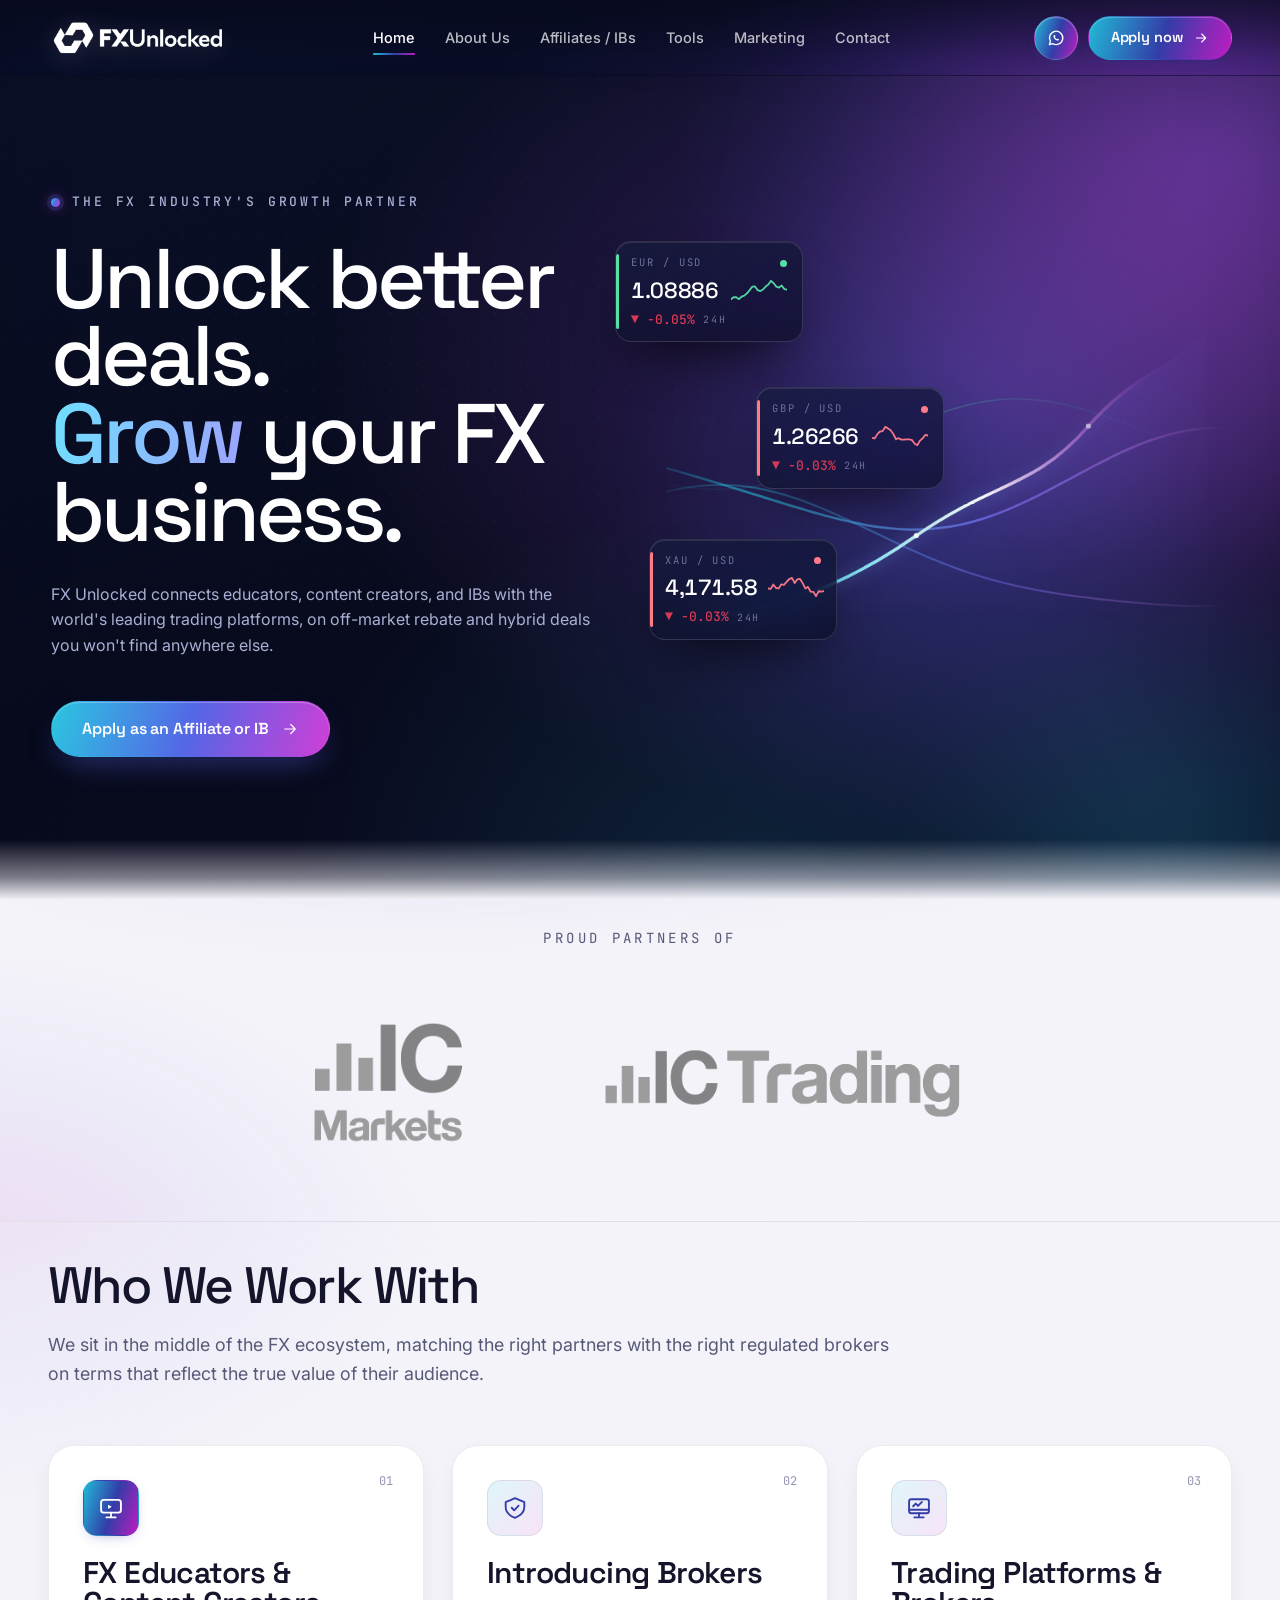
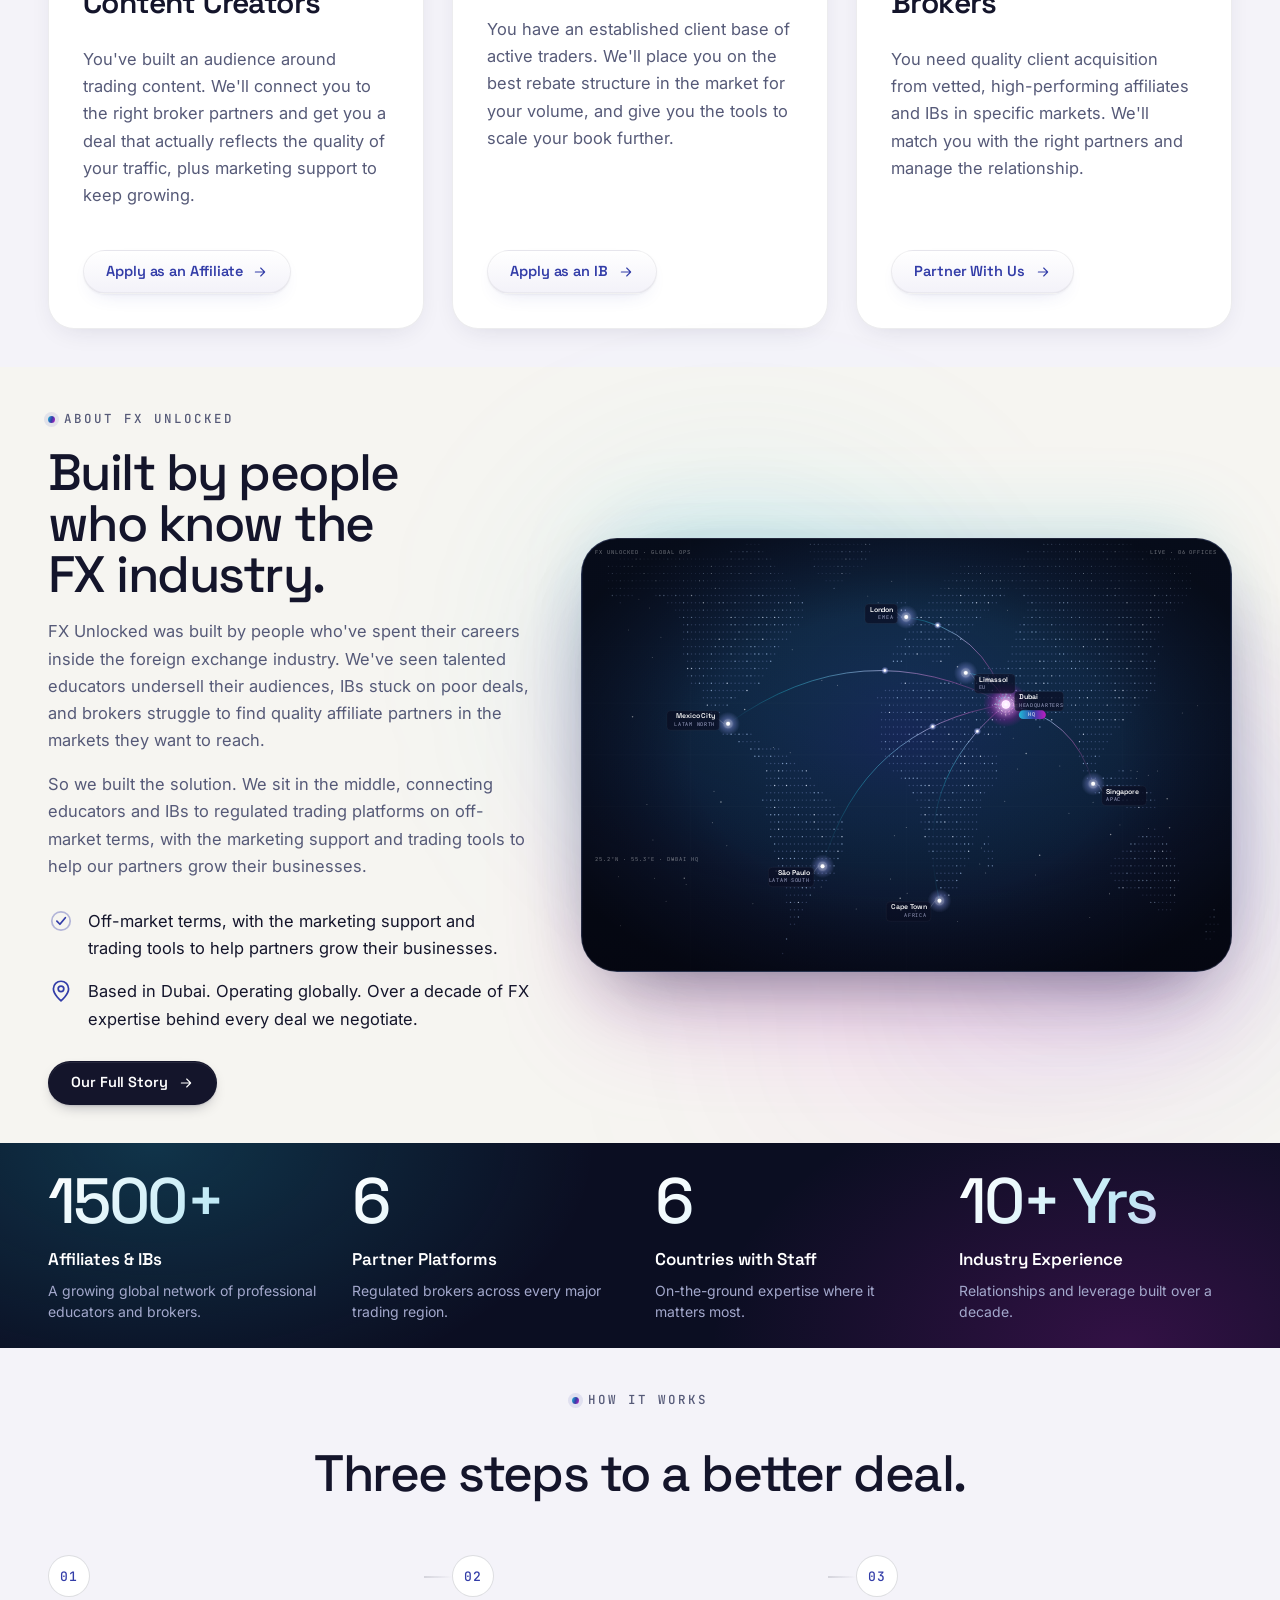
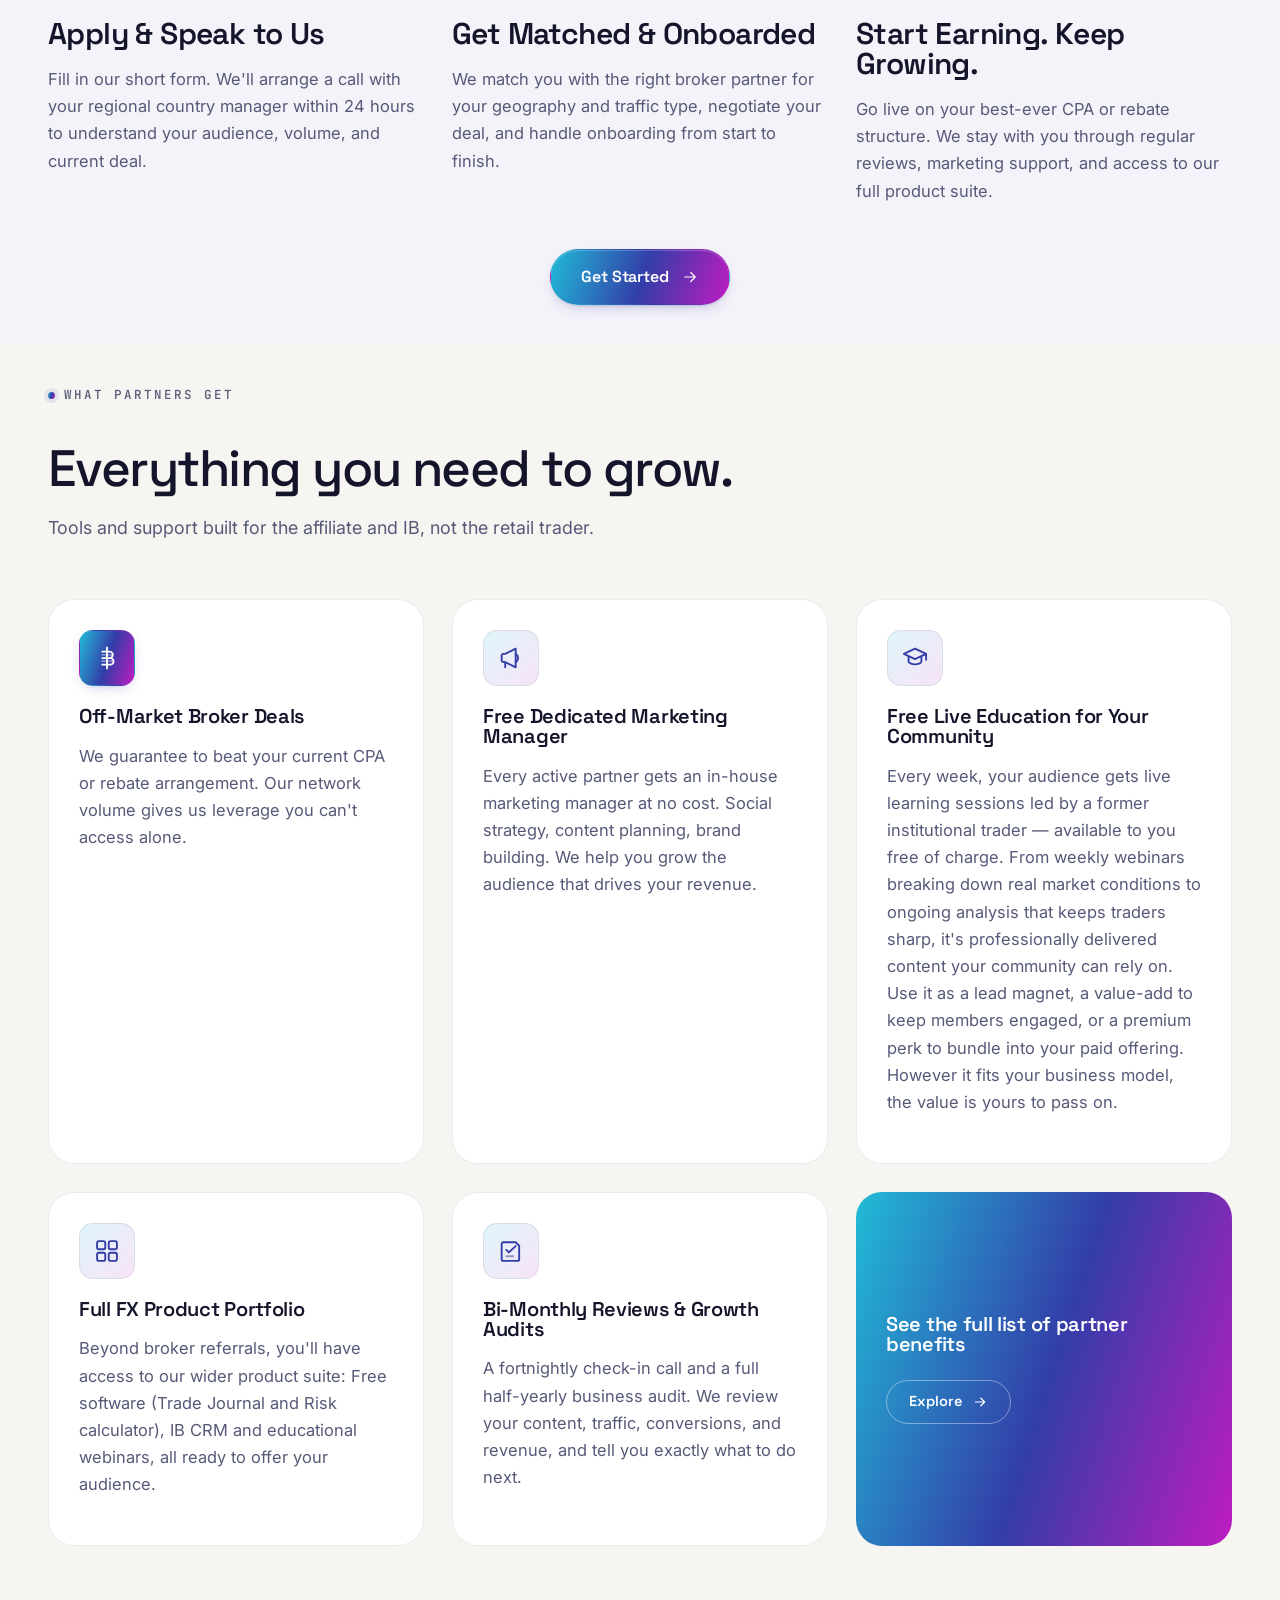
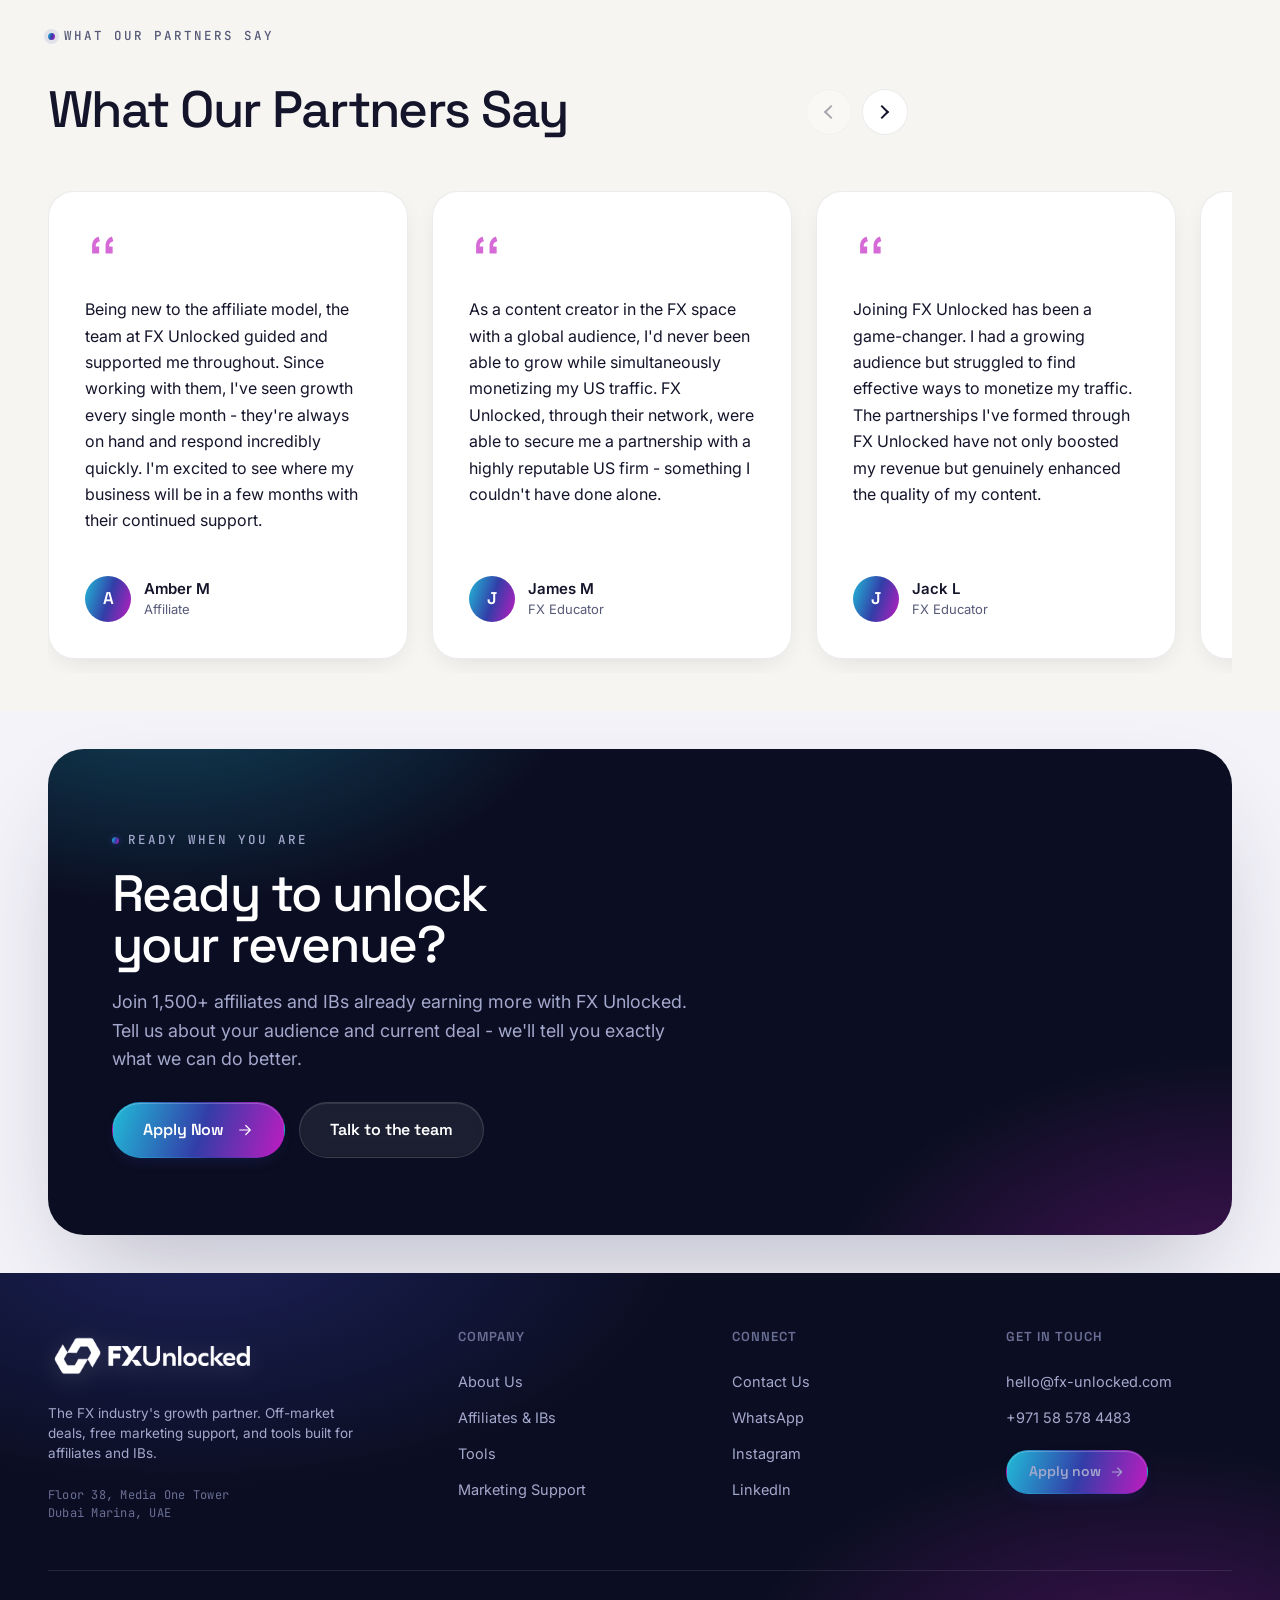
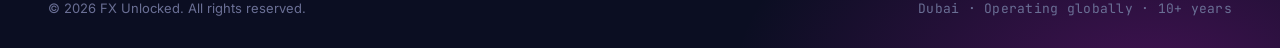
==== commit ab1b84c4: "style: blush-purple ambient wash in the flat corners (home partners/Who + about hero) Client feedbac" ====
--- a/index.html
+++ b/index.html
@@ -29,7 +29,7 @@
 <link rel="apple-touch-icon" sizes="180x180" href="assets/favicon-apple.png?v=202606121215" />
 <meta name="ext-resource-dependency" content="assets/fx-icon.svg" data-resource-id="logo" />
 <link rel="stylesheet" href="css/site.css?v=202606121215" />
-<link rel="stylesheet" href="css/pages.css?v=202606121215" />
+<link rel="stylesheet" href="css/pages.css?v=202606150615" />
 <link rel="stylesheet" href="css/hero-dark.css?v=202606121215" />
 <template id="__bundler_thumbnail" data-bg-color="#f4f3f9">
   <svg viewBox="0 0 1200 800" xmlns="http://www.w3.org/2000/svg">
@@ -254,7 +254,7 @@
     <span class="ic-partners-lbl">Proud partners of</span>
     <div class="ic-partners-logos">
       <img src="assets/ic-markets-logo.png" alt="IC Markets" class="ic-logo" />
-      <img src="assets/ic-trading-logo.png" alt="IC Trading" class="ic-logo" />
+      <img src="assets/ic-trading-logo.png?v=202606121615" alt="IC Trading" class="ic-logo" />
     </div>
   </div>
 </section>
@@ -480,8 +480,8 @@
       </div>
       <div class="benefit" data-reveal data-reveal-delay="2">
         <div class="icon-tile" data-icon="education"></div>
-        <h4 class="h4">Free Educational Content for Your Community</h4>
-        <p class="body">Our professionally produced trading courses are available for you to offer to your own audience free of charge to you. Use them as a free lead magnet to grow your email list, a value-add for your community members, or a premium product to bundle into your paid offering. The content is yours to deploy however works best for your business model.</p>
+        <h4 class="h4">Free Live Education for Your Community</h4>
+        <p class="body">Every week, your audience gets live learning sessions led by a former institutional trader — available to you free of charge. From weekly webinars breaking down real market conditions to ongoing analysis that keeps traders sharp, it's professionally delivered content your community can rely on. Use it as a lead magnet, a value-add to keep members engaged, or a premium perk to bundle into your paid offering. However it fits your business model, the value is yours to pass on.</p>
       </div>
       <div class="benefit" data-reveal>
         <div class="icon-tile" data-icon="suite"></div>
--- a/css/pages.css
+++ b/css/pages.css
@@ -378,8 +378,11 @@
   text-align: center;
   /* Soft top wash picks up the hero's indigo/magenta aurora at very
      low opacity so brand colour leaks ~200px into this section. Reads
-     as one continuous surface with the hero. */
+     as one continuous surface with the hero. The blush ellipse anchored
+     bottom-left warms the dead corner where the eye lands and carries
+     the glow down into the "Who We Work With" section below. */
   background:
+    radial-gradient(680px 460px at -4% 118%, rgba(201,116,214,0.20), rgba(146,128,236,0.07) 46%, transparent 72%),
     radial-gradient(900px 220px at 50% -120px, rgba(120, 60, 180, 0.07), transparent 70%),
     radial-gradient(700px 200px at 30% -80px, rgba(58, 92, 220, 0.05), transparent 70%),
     var(--bg);
@@ -388,6 +391,14 @@
   /* Gap between "Proud Partners Of" label and the IC logos cut
      44 → 24 (−45%) to match the tighter outer padding. */
   display: flex; flex-direction: column; align-items: center; gap: 24px;
+}
+/* Carry the partners-strip blush down into the top-left of "Who We Work
+   With" so the left margin reads as a deliberate ambient glow rather
+   than dead white space. Pure radial-gradient background → sits behind
+   all content (cards/text paint on top), no extra DOM, no blur filter. */
+#who {
+  background:
+    radial-gradient(760px 540px at -5% -12%, rgba(201,116,214,0.17), rgba(146,128,236,0.06) 44%, transparent 70%);
 }
 .ic-partners-lbl {
   font-family: var(--mono);
@@ -797,7 +808,10 @@
 .page-hero .lead { margin: 18px auto 0; max-width: 48rem; }
 .page-hero .eyebrow { justify-content: center; margin-bottom: 16px; }
 .page-hero-orb { position: absolute; top: -120px; left: 50%; transform: translateX(-50%); width: 900px; height: 520px; border-radius: 50%;
-  background: radial-gradient(circle, rgba(74,87,216,0.18), rgba(33,187,215,0.06) 45%, transparent 70%); filter: blur(20px); pointer-events: none; }
+  /* Blush-purple wash (brand magenta → lavender) instead of the old flat
+     indigo — warms the hero so the glow reads as an intentional accent,
+     not a washed-out smudge. */
+  background: radial-gradient(circle, rgba(201,116,214,0.20), rgba(127,139,255,0.08) 46%, transparent 72%); filter: blur(20px); pointer-events: none; }
 @media (max-width: 640px){
   .page-hero { padding-top: calc(var(--nav-h) + 32px); padding-bottom: 28px; }
 }
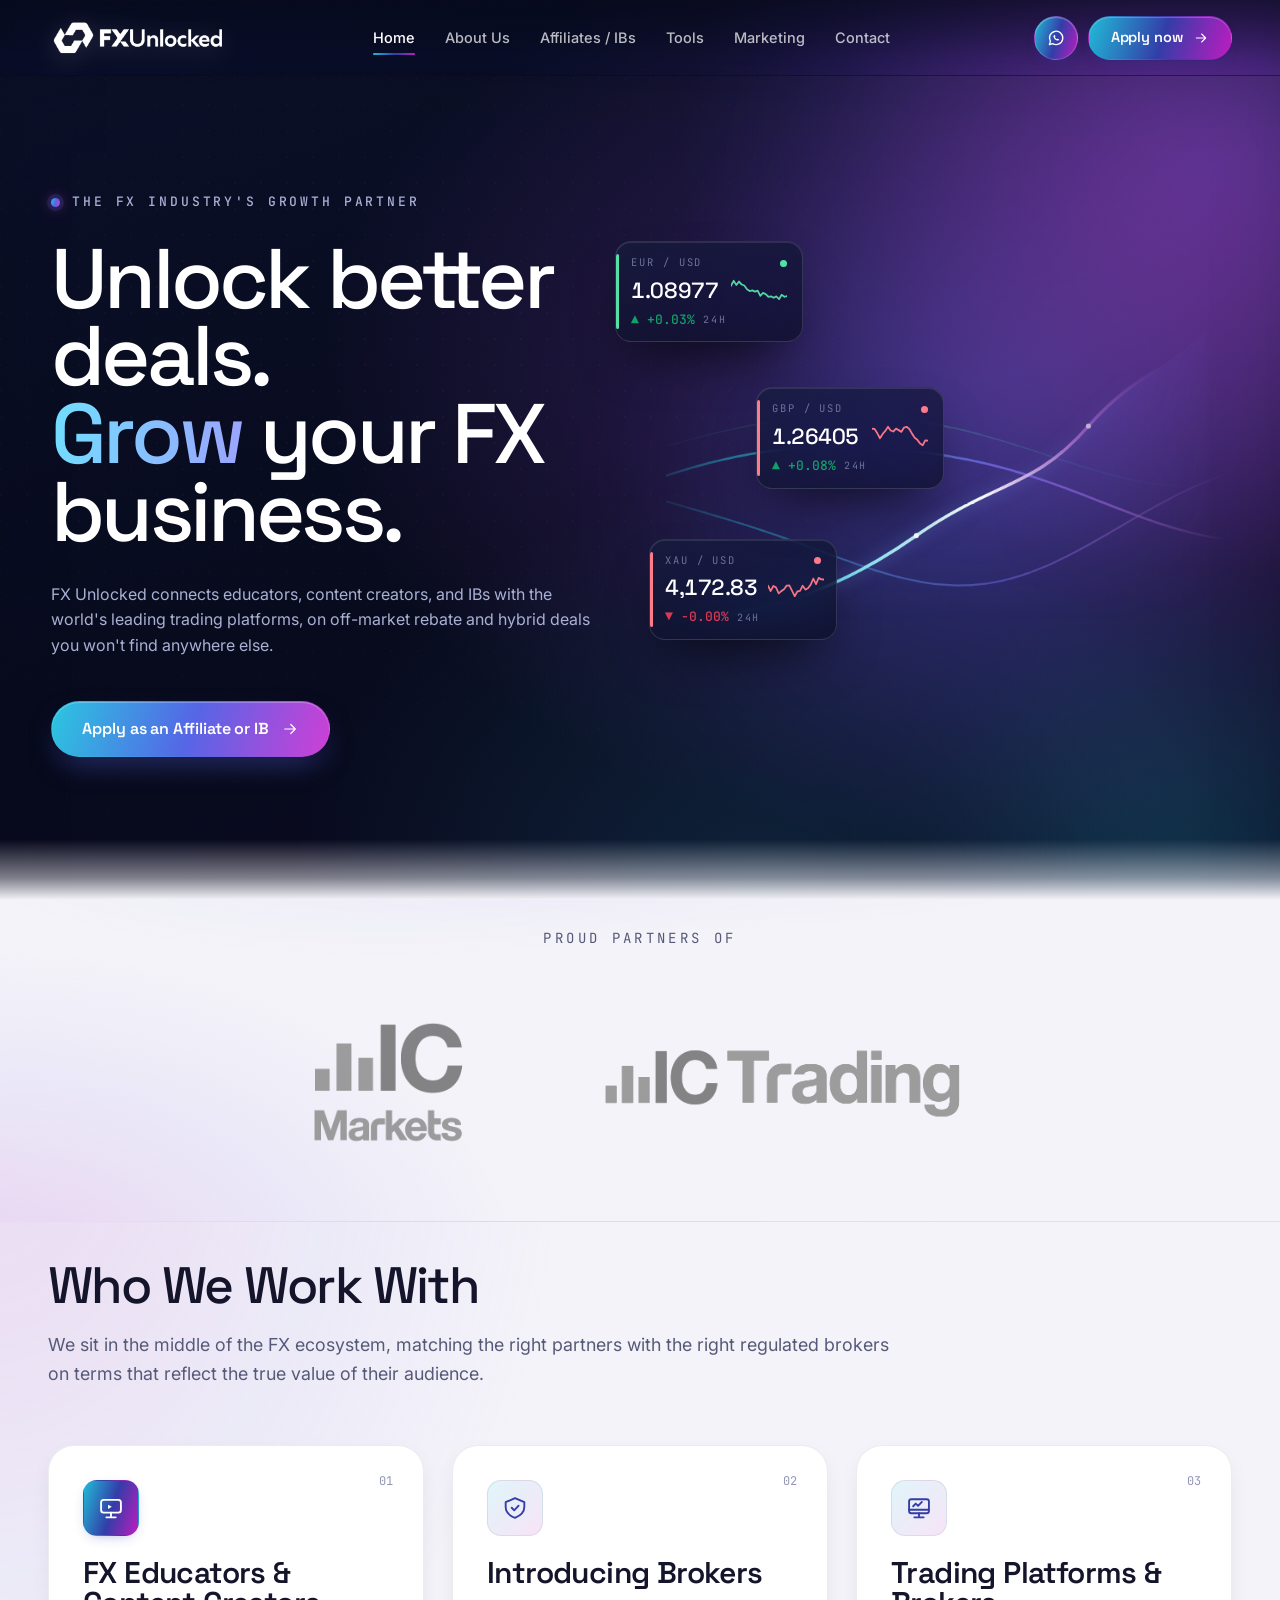
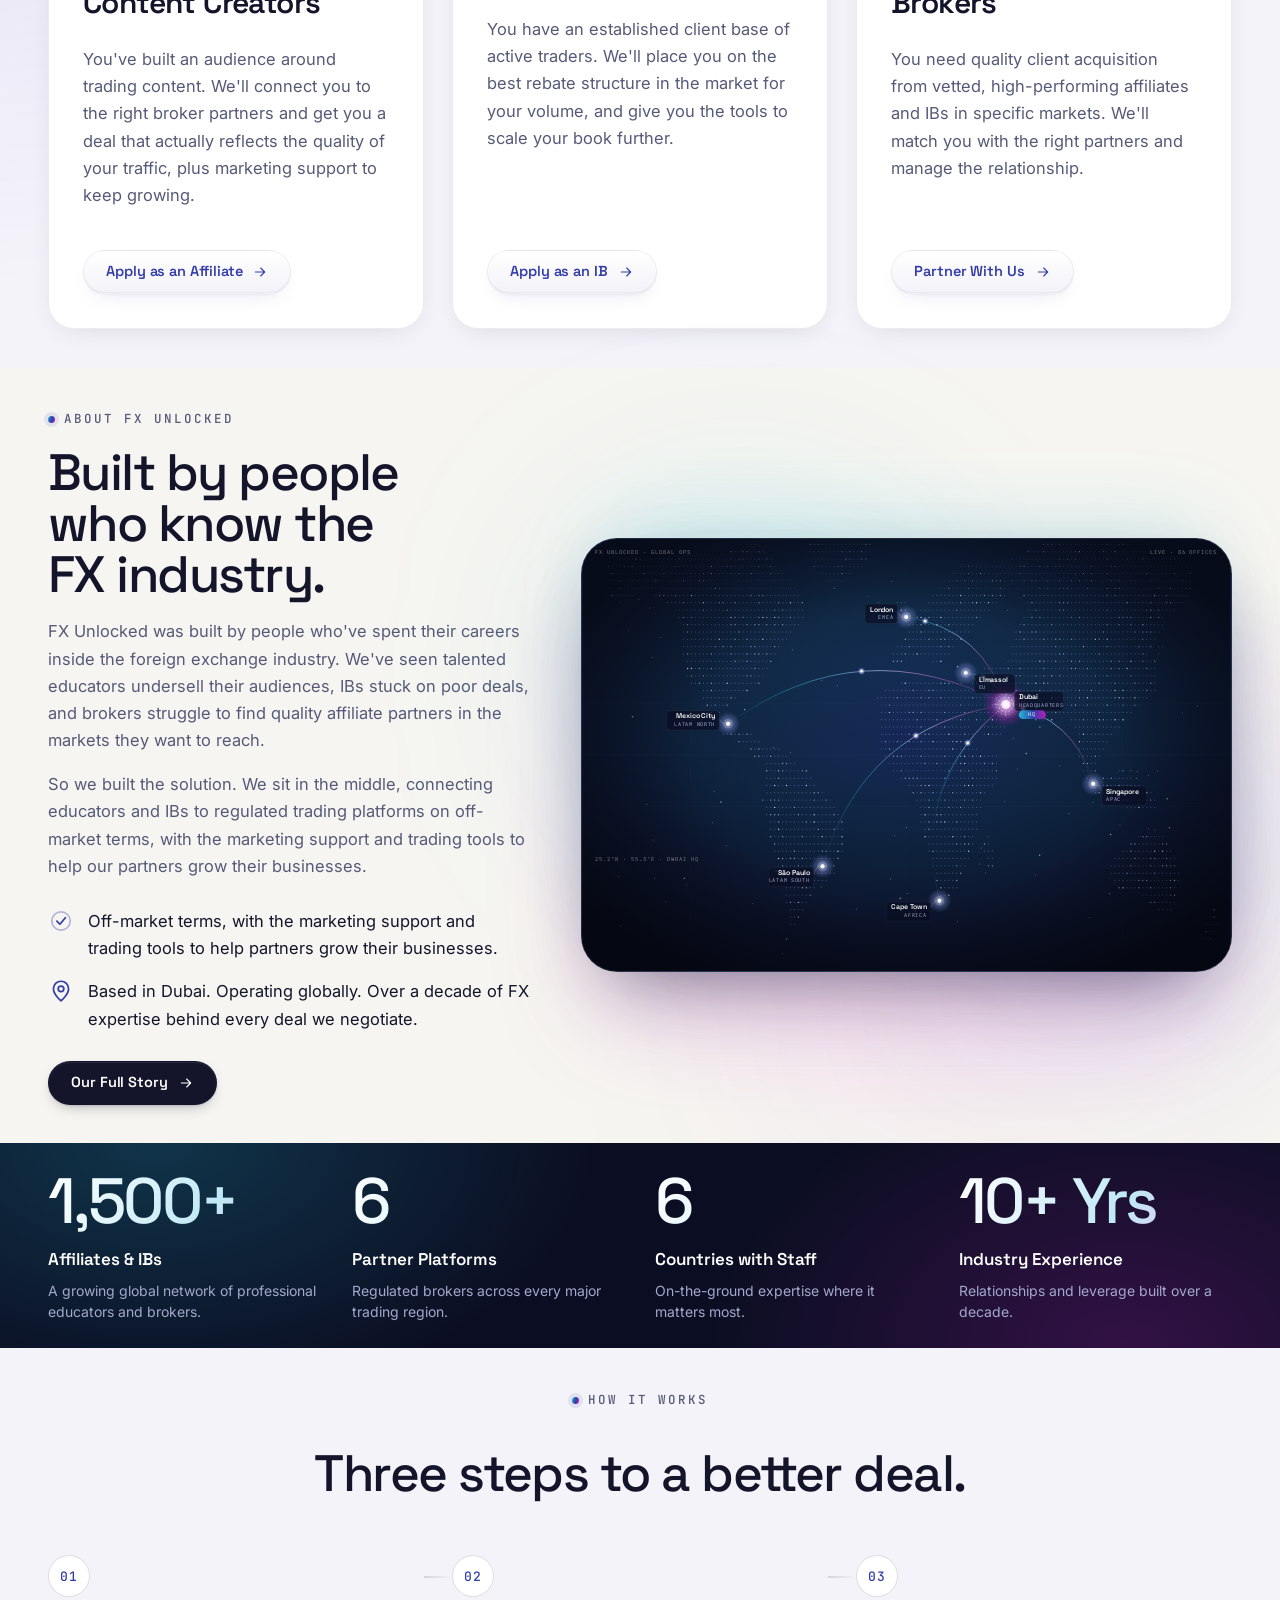
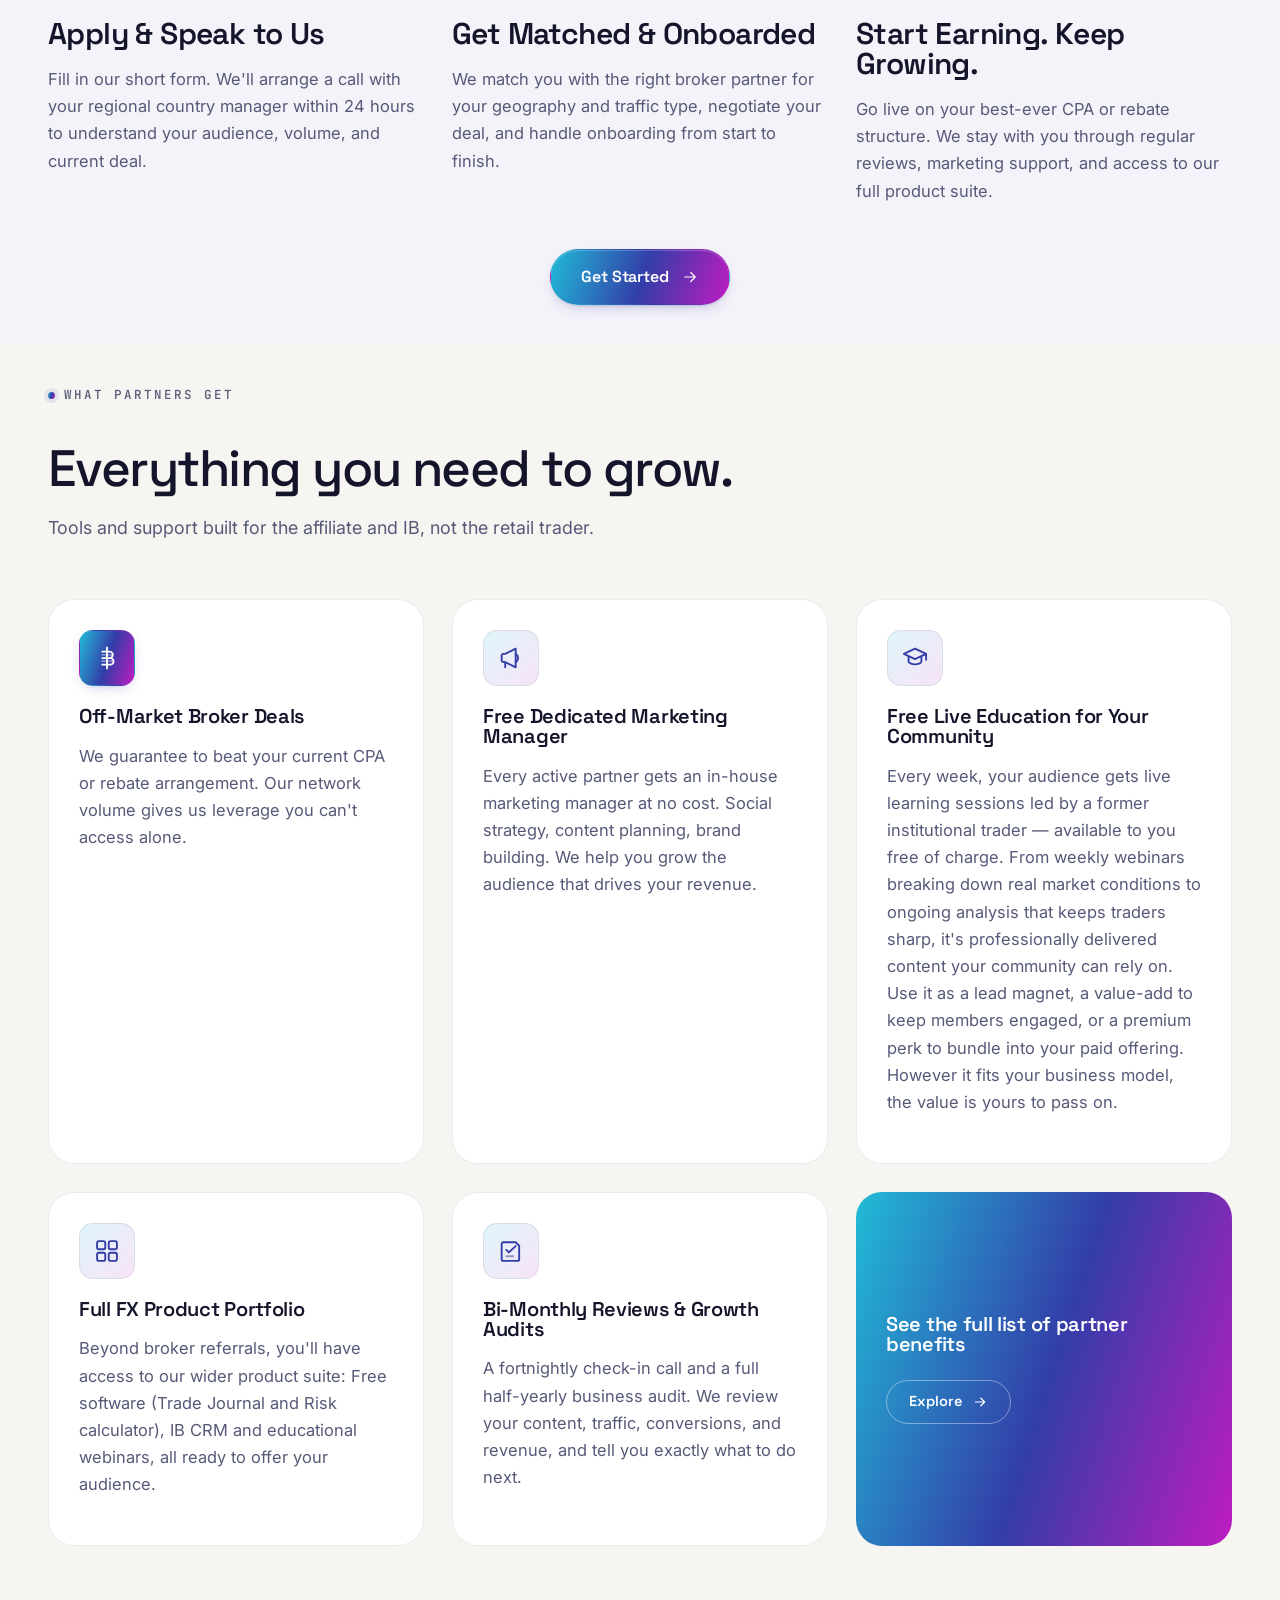
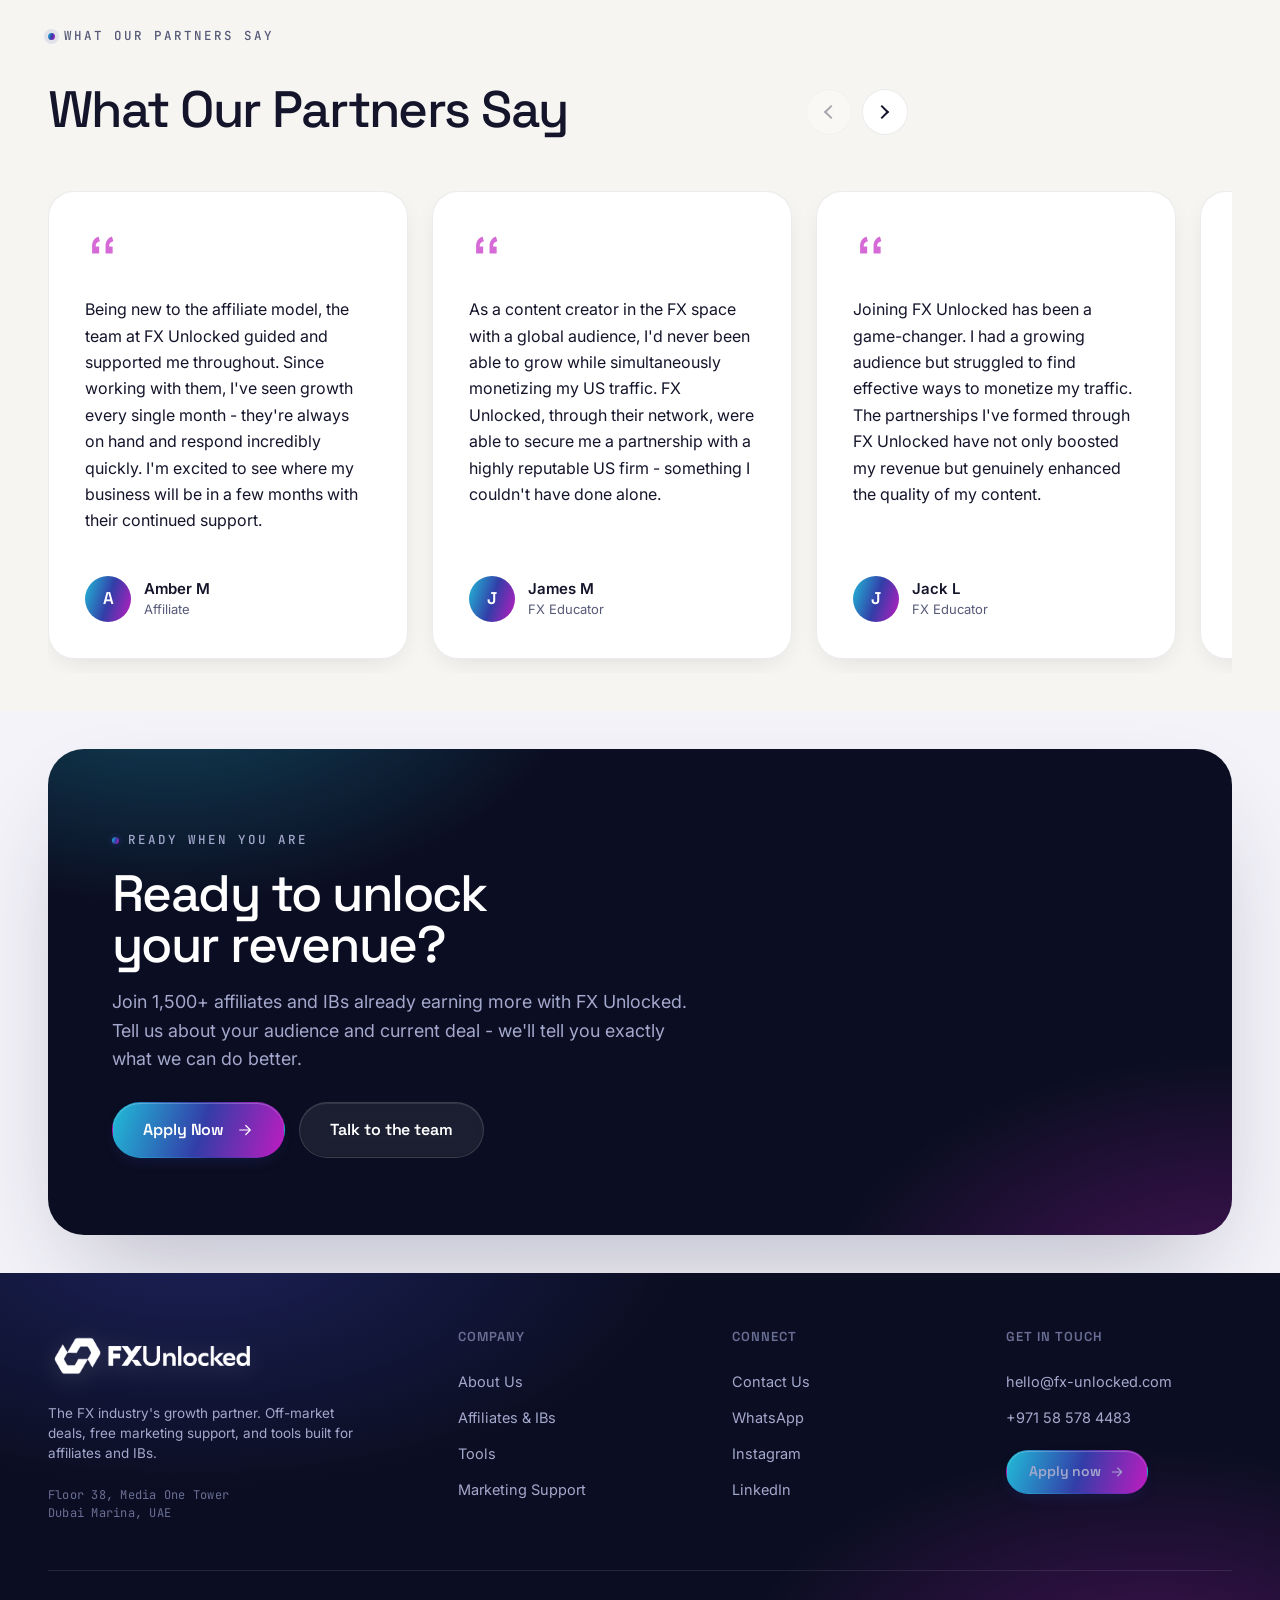
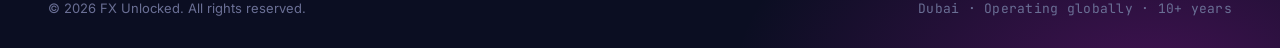
==== commit d17ff630: "style: make the partners/Who blush viewport-relative + stronger Was sized in fixed px anchored to th" ====
--- a/index.html
+++ b/index.html
@@ -29,7 +29,7 @@
 <link rel="apple-touch-icon" sizes="180x180" href="assets/favicon-apple.png?v=202606121215" />
 <meta name="ext-resource-dependency" content="assets/fx-icon.svg" data-resource-id="logo" />
 <link rel="stylesheet" href="css/site.css?v=202606121215" />
-<link rel="stylesheet" href="css/pages.css?v=202606150615" />
+<link rel="stylesheet" href="css/pages.css?v=202606150700" />
 <link rel="stylesheet" href="css/hero-dark.css?v=202606121215" />
 <template id="__bundler_thumbnail" data-bg-color="#f4f3f9">
   <svg viewBox="0 0 1200 800" xmlns="http://www.w3.org/2000/svg">
--- a/css/pages.css
+++ b/css/pages.css
@@ -382,7 +382,7 @@
      bottom-left warms the dead corner where the eye lands and carries
      the glow down into the "Who We Work With" section below. */
   background:
-    radial-gradient(680px 460px at -4% 118%, rgba(201,116,214,0.20), rgba(146,128,236,0.07) 46%, transparent 72%),
+    radial-gradient(62% 150% at -2% 120%, rgba(201,116,214,0.26), rgba(150,130,236,0.10) 42%, transparent 70%),
     radial-gradient(900px 220px at 50% -120px, rgba(120, 60, 180, 0.07), transparent 70%),
     radial-gradient(700px 200px at 30% -80px, rgba(58, 92, 220, 0.05), transparent 70%),
     var(--bg);
@@ -398,7 +398,7 @@
    all content (cards/text paint on top), no extra DOM, no blur filter. */
 #who {
   background:
-    radial-gradient(760px 540px at -5% -12%, rgba(201,116,214,0.17), rgba(146,128,236,0.06) 44%, transparent 70%);
+    radial-gradient(66% 150% at -2% -16%, rgba(201,116,214,0.20), rgba(150,130,236,0.08) 42%, transparent 70%);
 }
 .ic-partners-lbl {
   font-family: var(--mono);
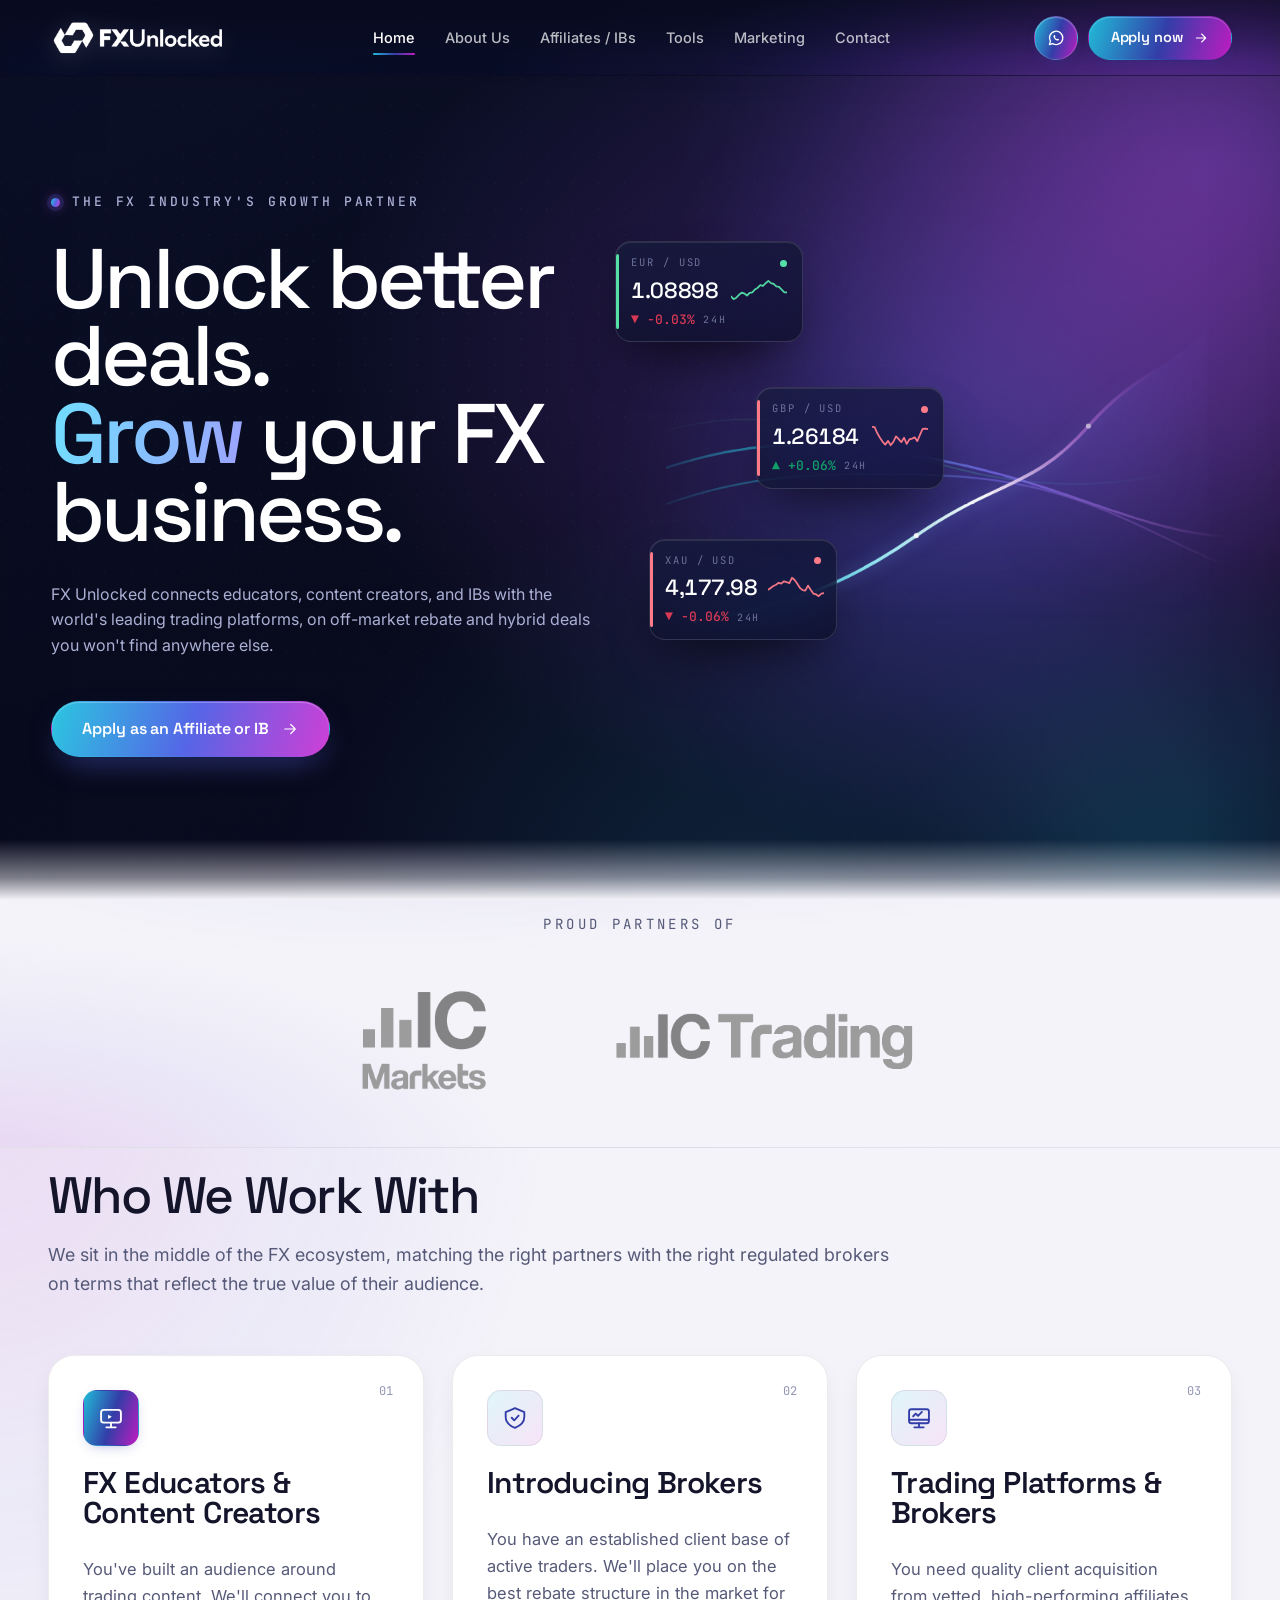
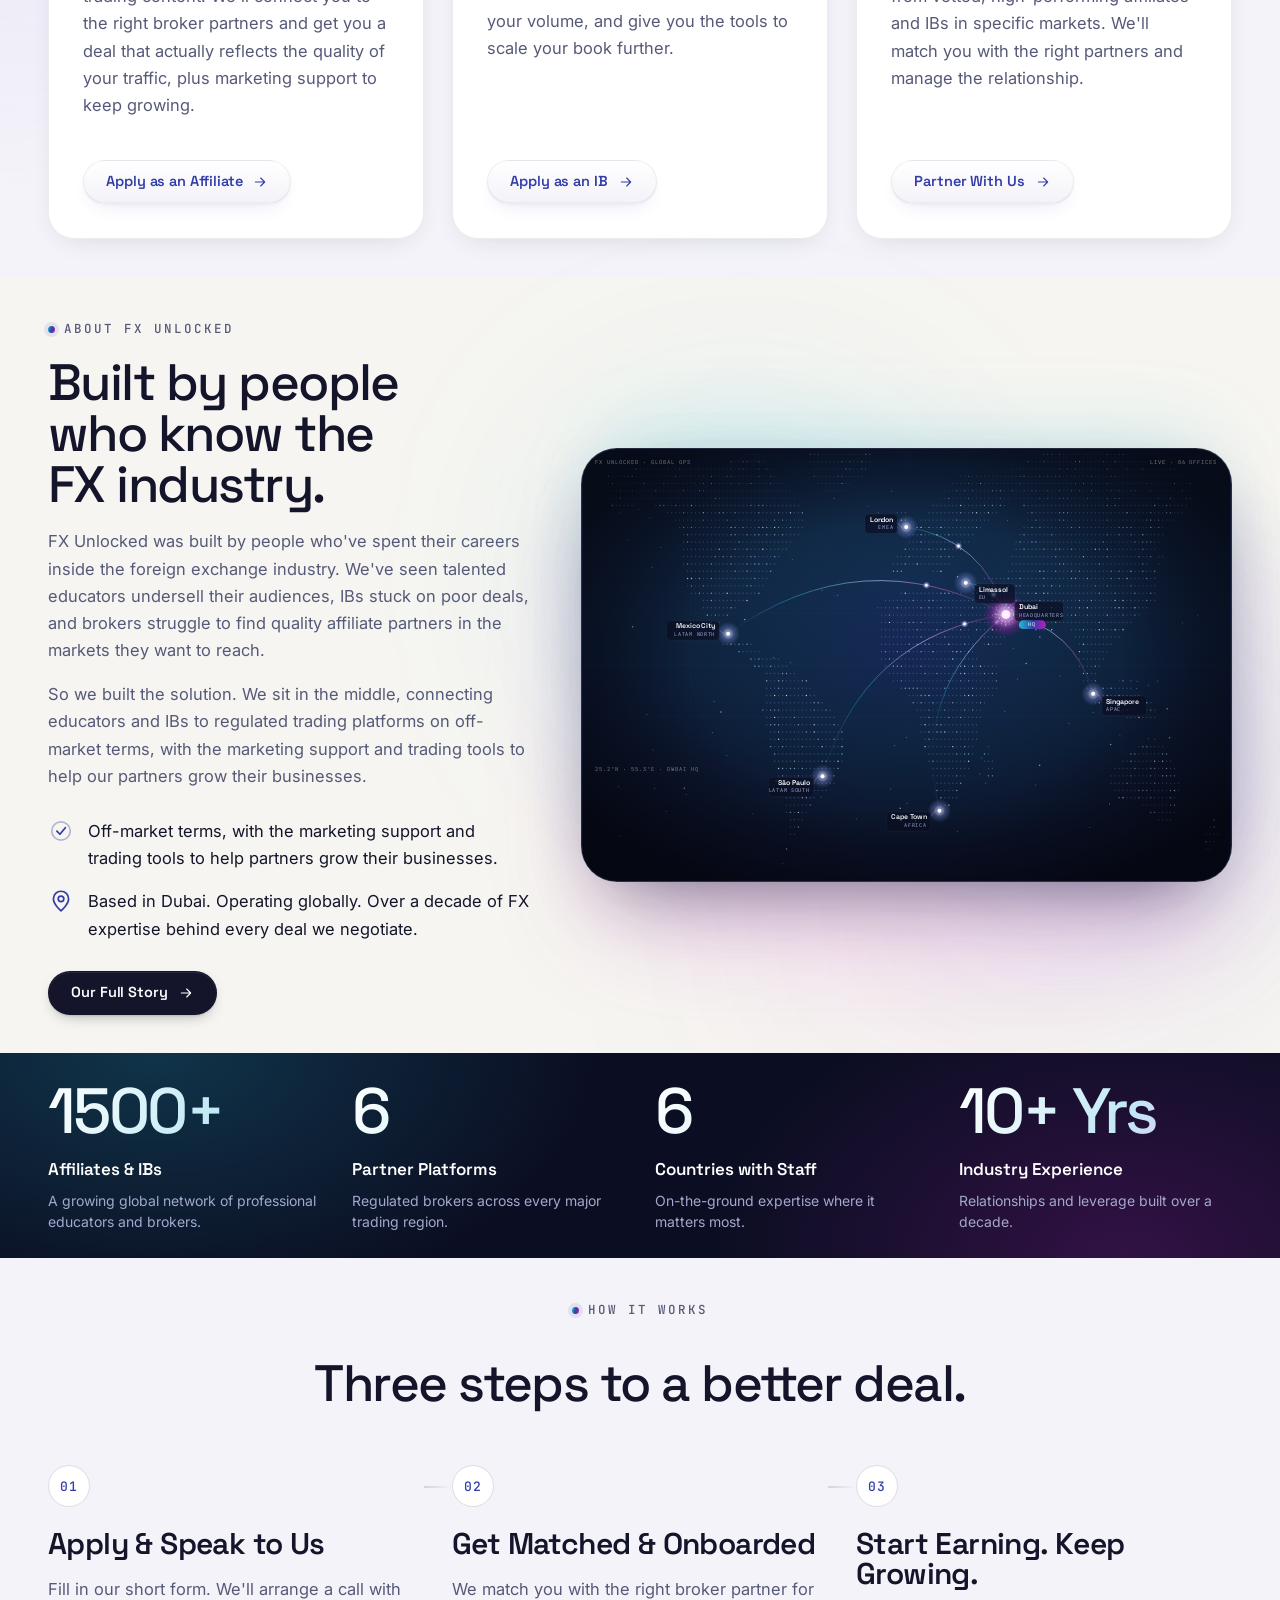
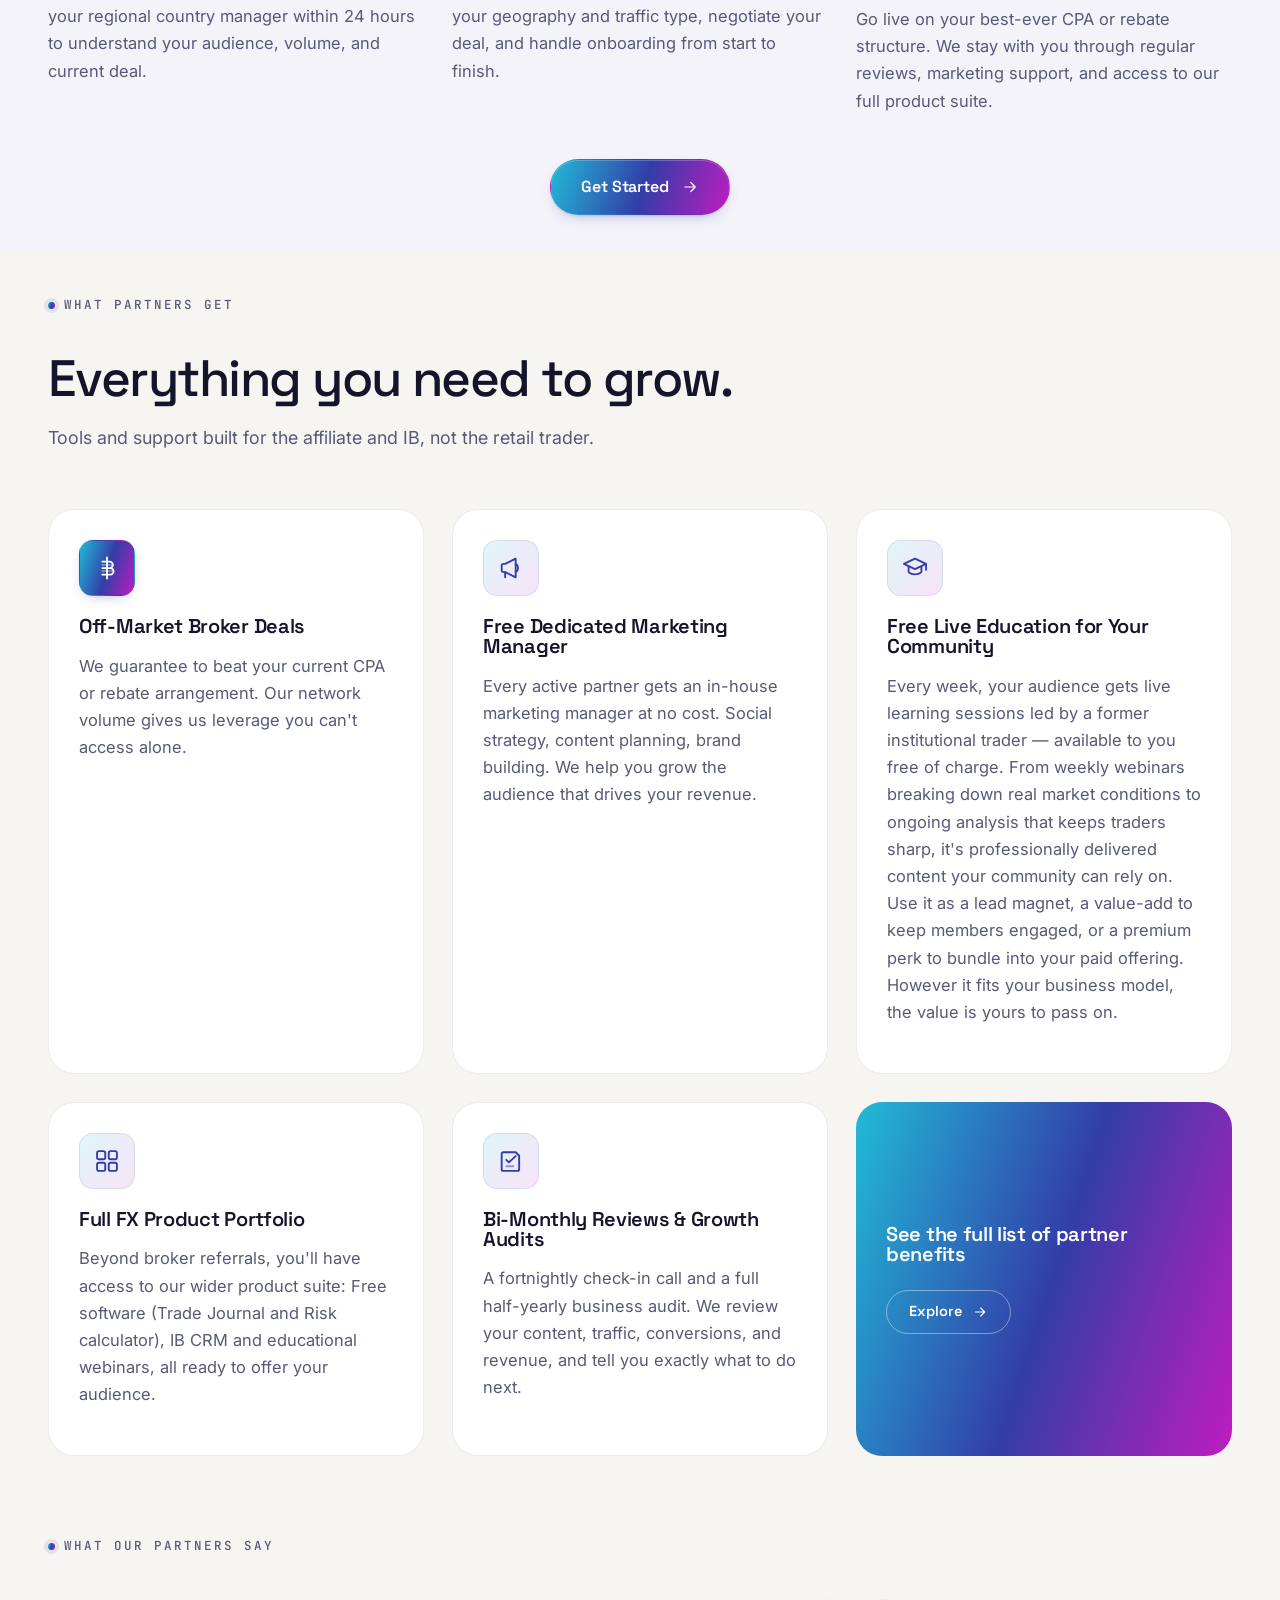
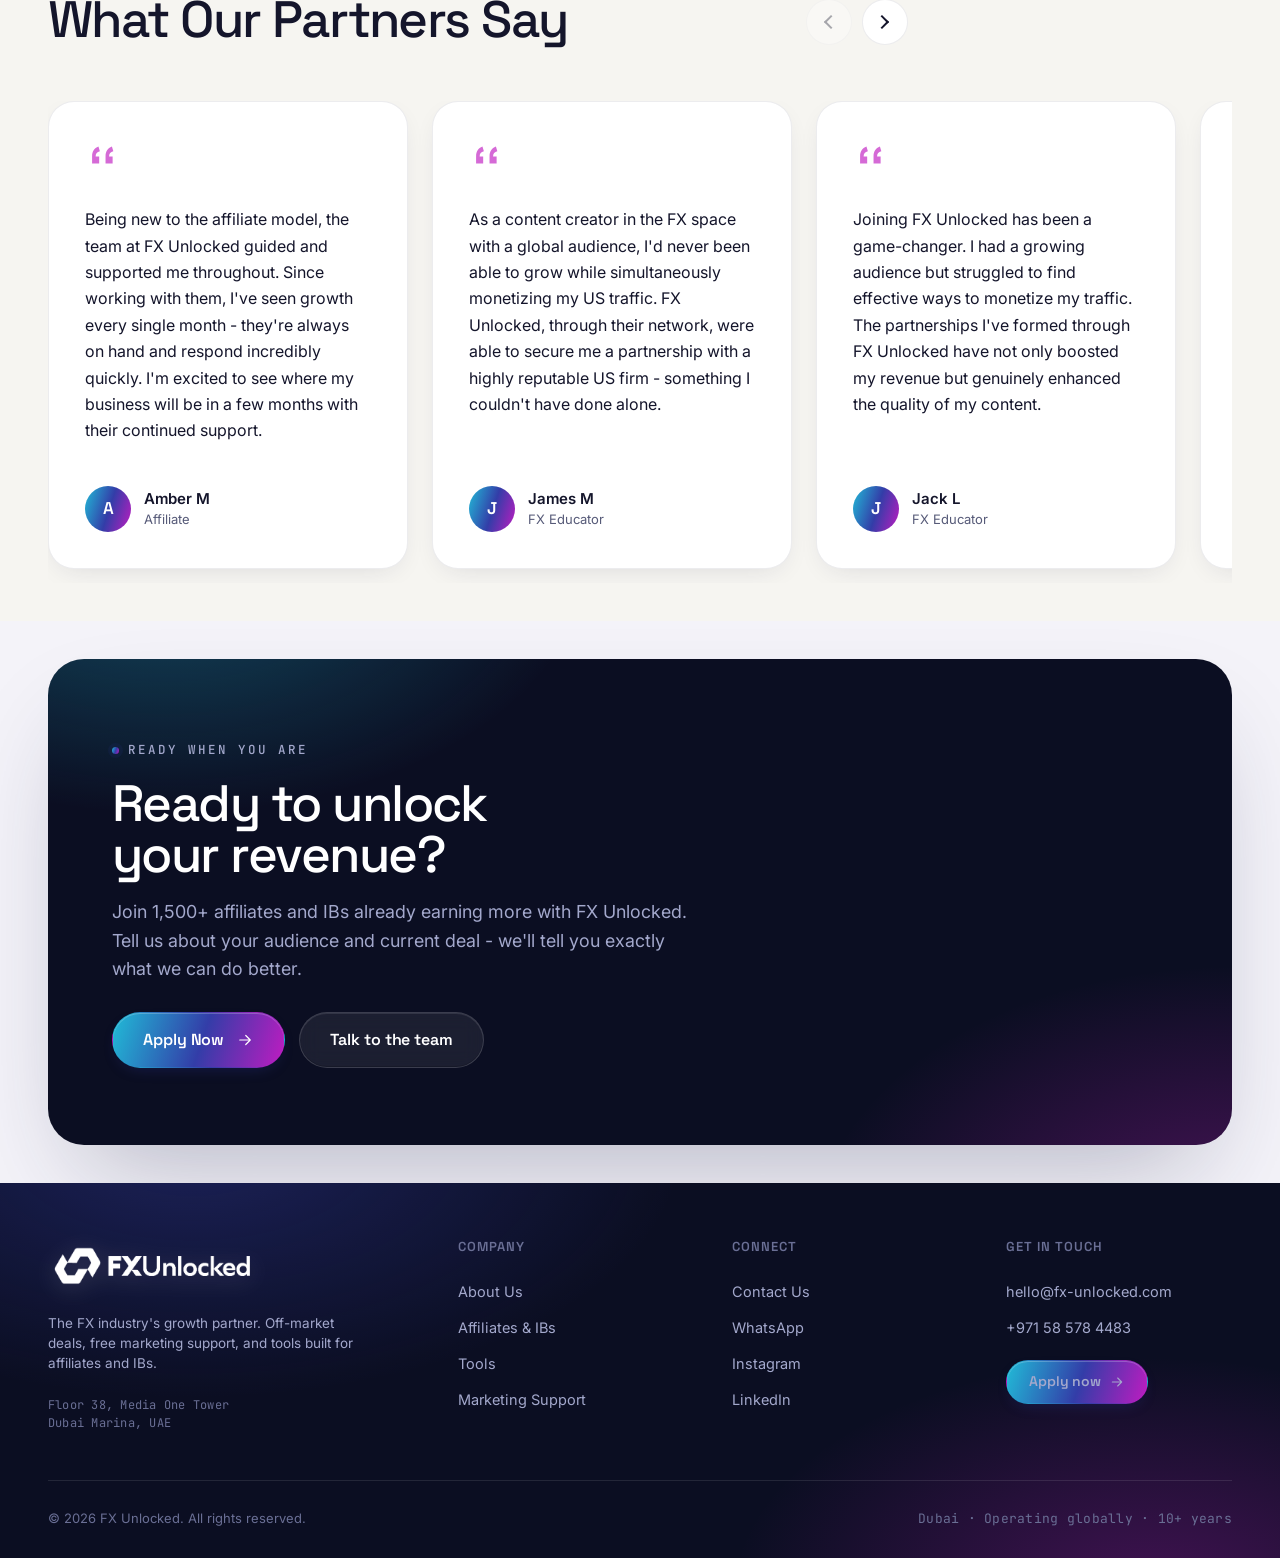
==== commit 788fa95d: "style: cut the white space in the partners strip (322px -> 244px band) Client: 'too much white space" ====
--- a/index.html
+++ b/index.html
@@ -29,7 +29,7 @@
 <link rel="apple-touch-icon" sizes="180x180" href="assets/favicon-apple.png?v=202606121215" />
 <meta name="ext-resource-dependency" content="assets/fx-icon.svg" data-resource-id="logo" />
 <link rel="stylesheet" href="css/site.css?v=202606121215" />
-<link rel="stylesheet" href="css/pages.css?v=202606150700" />
+<link rel="stylesheet" href="css/pages.css?v=202606150720" />
 <link rel="stylesheet" href="css/hero-dark.css?v=202606121215" />
 <template id="__bundler_thumbnail" data-bg-color="#f4f3f9">
   <svg viewBox="0 0 1200 800" xmlns="http://www.w3.org/2000/svg">
--- a/css/pages.css
+++ b/css/pages.css
@@ -365,11 +365,11 @@
    and a hairline divider on TOP and BELOW so the band reads as a
    deliberately framed showcase, not a loose line in the page flow. */
 .ic-partners {
-  /* Strip padding tightened further per client feedback — the band
-     felt like it had "too much grey space around" the logos. Cut
-     48 → 28 (−42%) on desktop. Internal label-to-logo gap also
-     reduced via .ic-partners .wrap below. */
-  padding: 28px 0;
+  /* Strip padding tightened repeatedly per client feedback — the band
+     kept reading as "too much white space around" the logos. Cut
+     48 → 28 → 14 on desktop. Internal label-to-logo gap + logo box
+     height also reduced (below) so the band hugs the logos. */
+  padding: 14px 0;
   /* No top border — the hero fades INTO this section via its ::after
      gradient, so a hard 1px line would re-introduce the "wall" we just
      killed. Bottom border keeps the partners strip framed from the
@@ -390,13 +390,16 @@
 .ic-partners .wrap {
   /* Gap between "Proud Partners Of" label and the IC logos cut
      44 → 24 (−45%) to match the tighter outer padding. */
-  display: flex; flex-direction: column; align-items: center; gap: 24px;
+  display: flex; flex-direction: column; align-items: center; gap: 14px;
 }
 /* Carry the partners-strip blush down into the top-left of "Who We Work
    With" so the left margin reads as a deliberate ambient glow rather
    than dead white space. Pure radial-gradient background → sits behind
    all content (cards/text paint on top), no extra DOM, no blur filter. */
 #who {
+  /* Pull the heading up under the partners strip — the inherited 38px
+     section top-padding added to the strip's white space. */
+  padding-top: 22px;
   background:
     radial-gradient(66% 150% at -2% -16%, rgba(201,116,214,0.20), rgba(150,130,236,0.08) 42%, transparent 70%);
 }
@@ -434,19 +437,19 @@
 .ic-logo {
   display: block;
   width: auto;
-  /* Bumped from 180 → 220 — slight size up so the partners callout
-     reads as more substantial alongside the bigger left/right gap
-     reduction. */
-  height: 220px;
+  /* 180 → 220 → 184. The 220 box carried so much baked-in transparent
+     padding (esp. IC Markets) that the logos floated in white space.
+     184 keeps them prominent while the band hugs them tighter. */
+  height: 184px;
   max-width: 100%;
   object-fit: contain;
   filter: grayscale(1) brightness(0.55) contrast(1.05);
 }
 @media (max-width: 1080px){
-  .ic-partners { padding: 36px 0; }
-  .ic-logo { height: 168px; }
+  .ic-partners { padding: 22px 0; }
+  .ic-logo { height: 150px; }
   .ic-partners-logos { gap: clamp(28px, 4vw, 60px); }
-  .ic-partners .wrap { gap: 36px; }
+  .ic-partners .wrap { gap: 22px; }
 }
 @media (max-width: 640px){
   /* Stack vertically on phones — flex-direction: column instead of
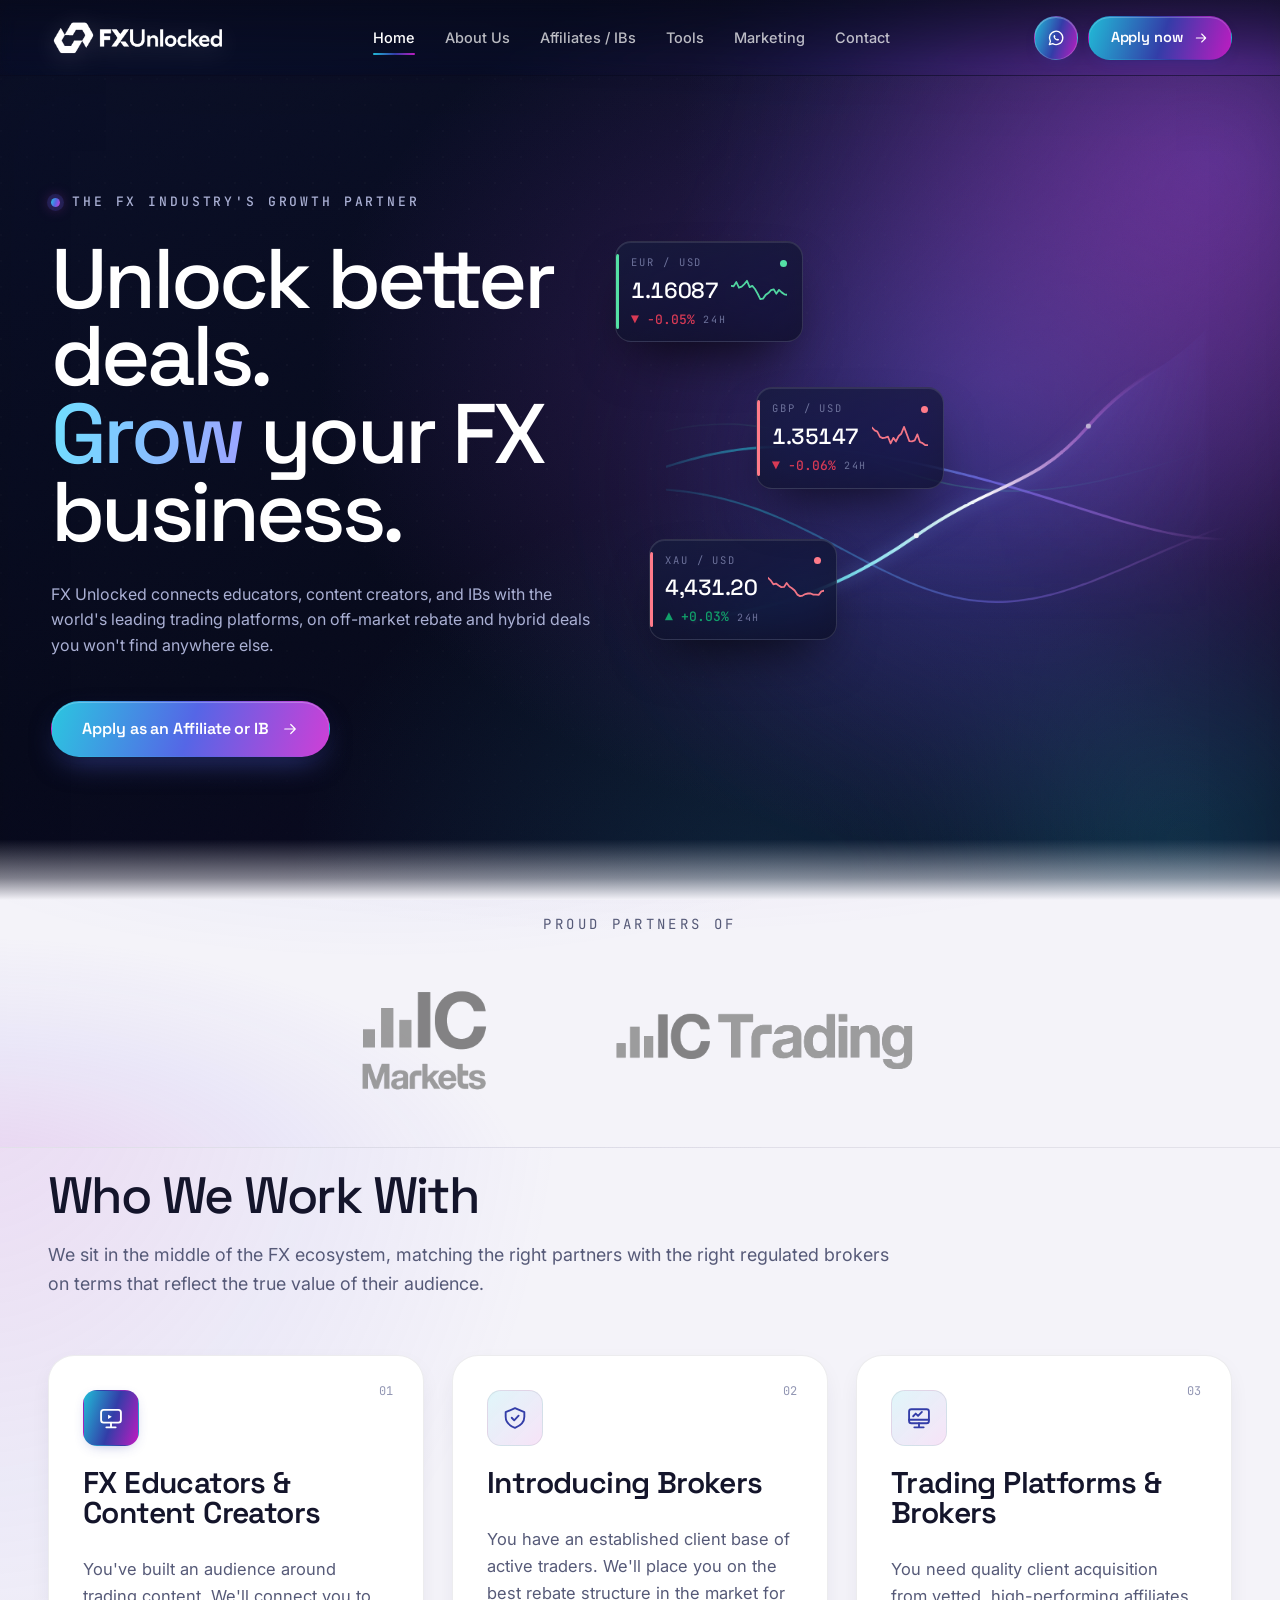
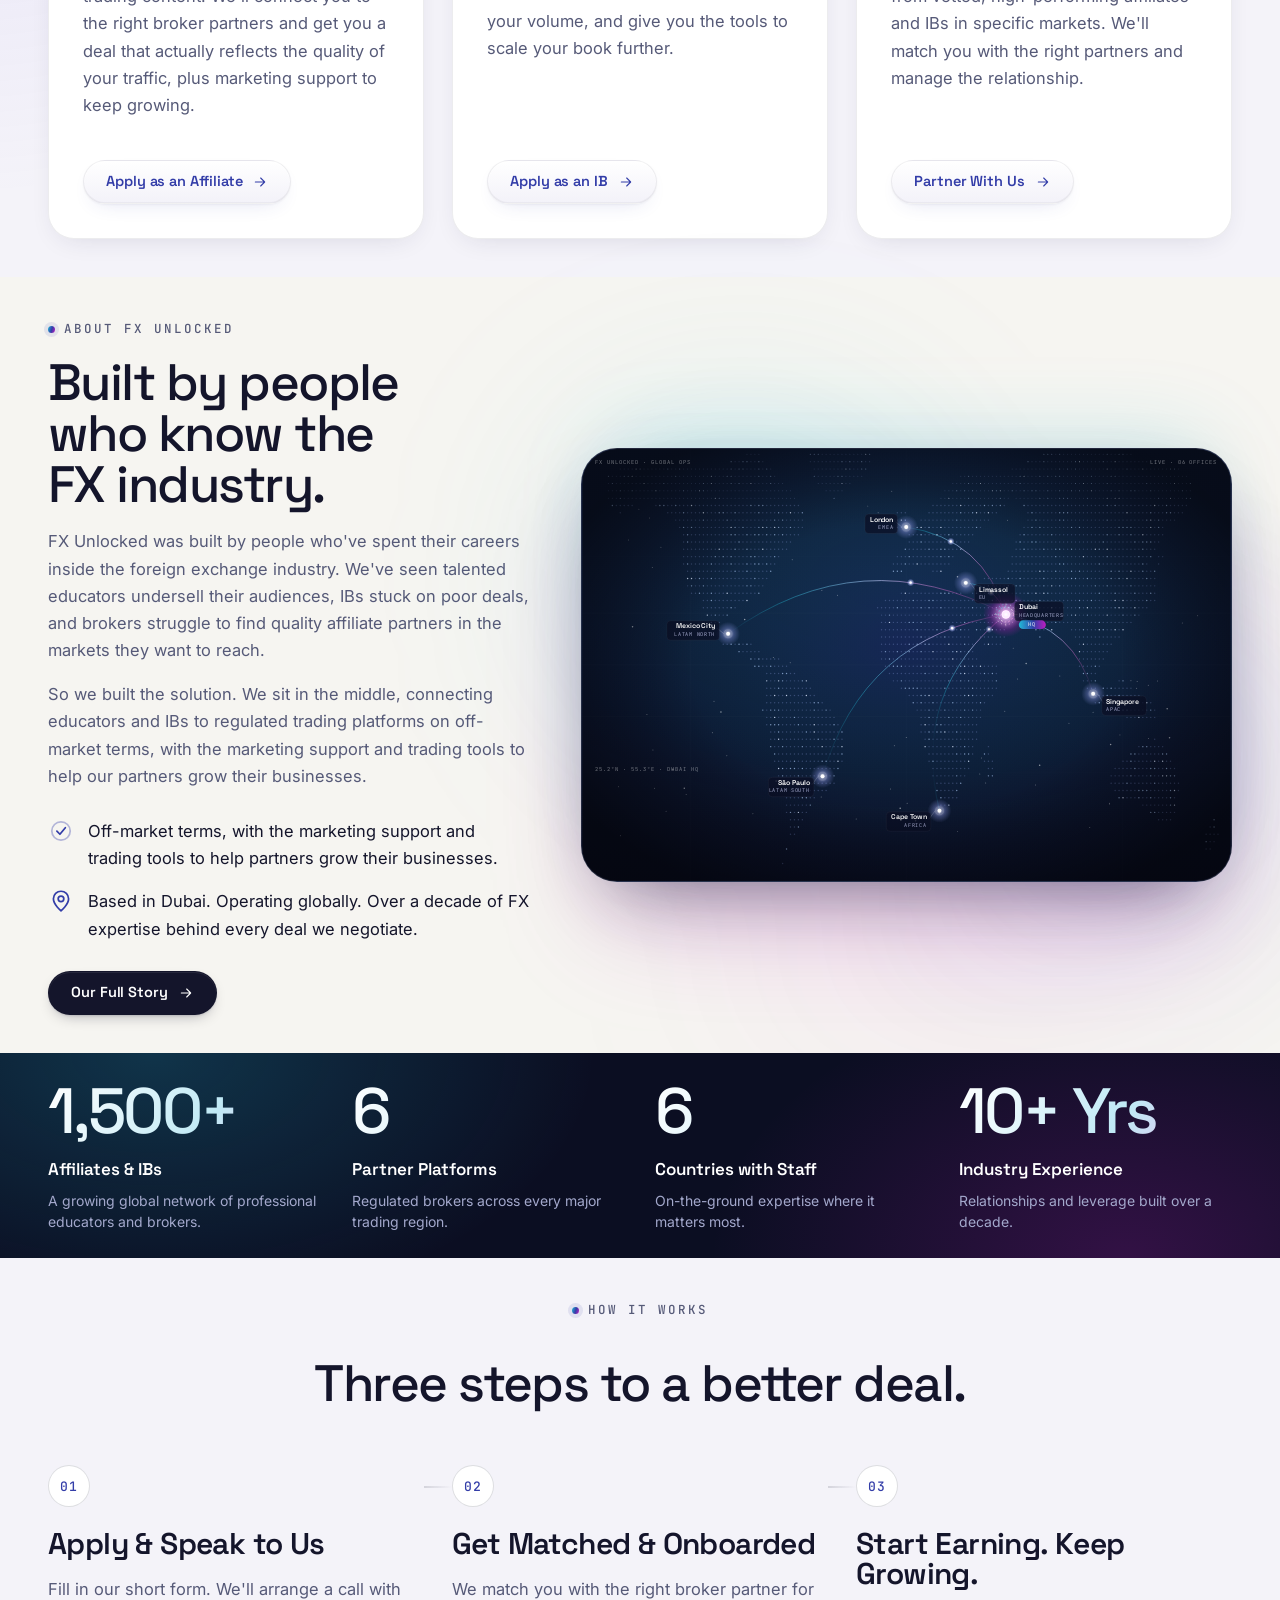
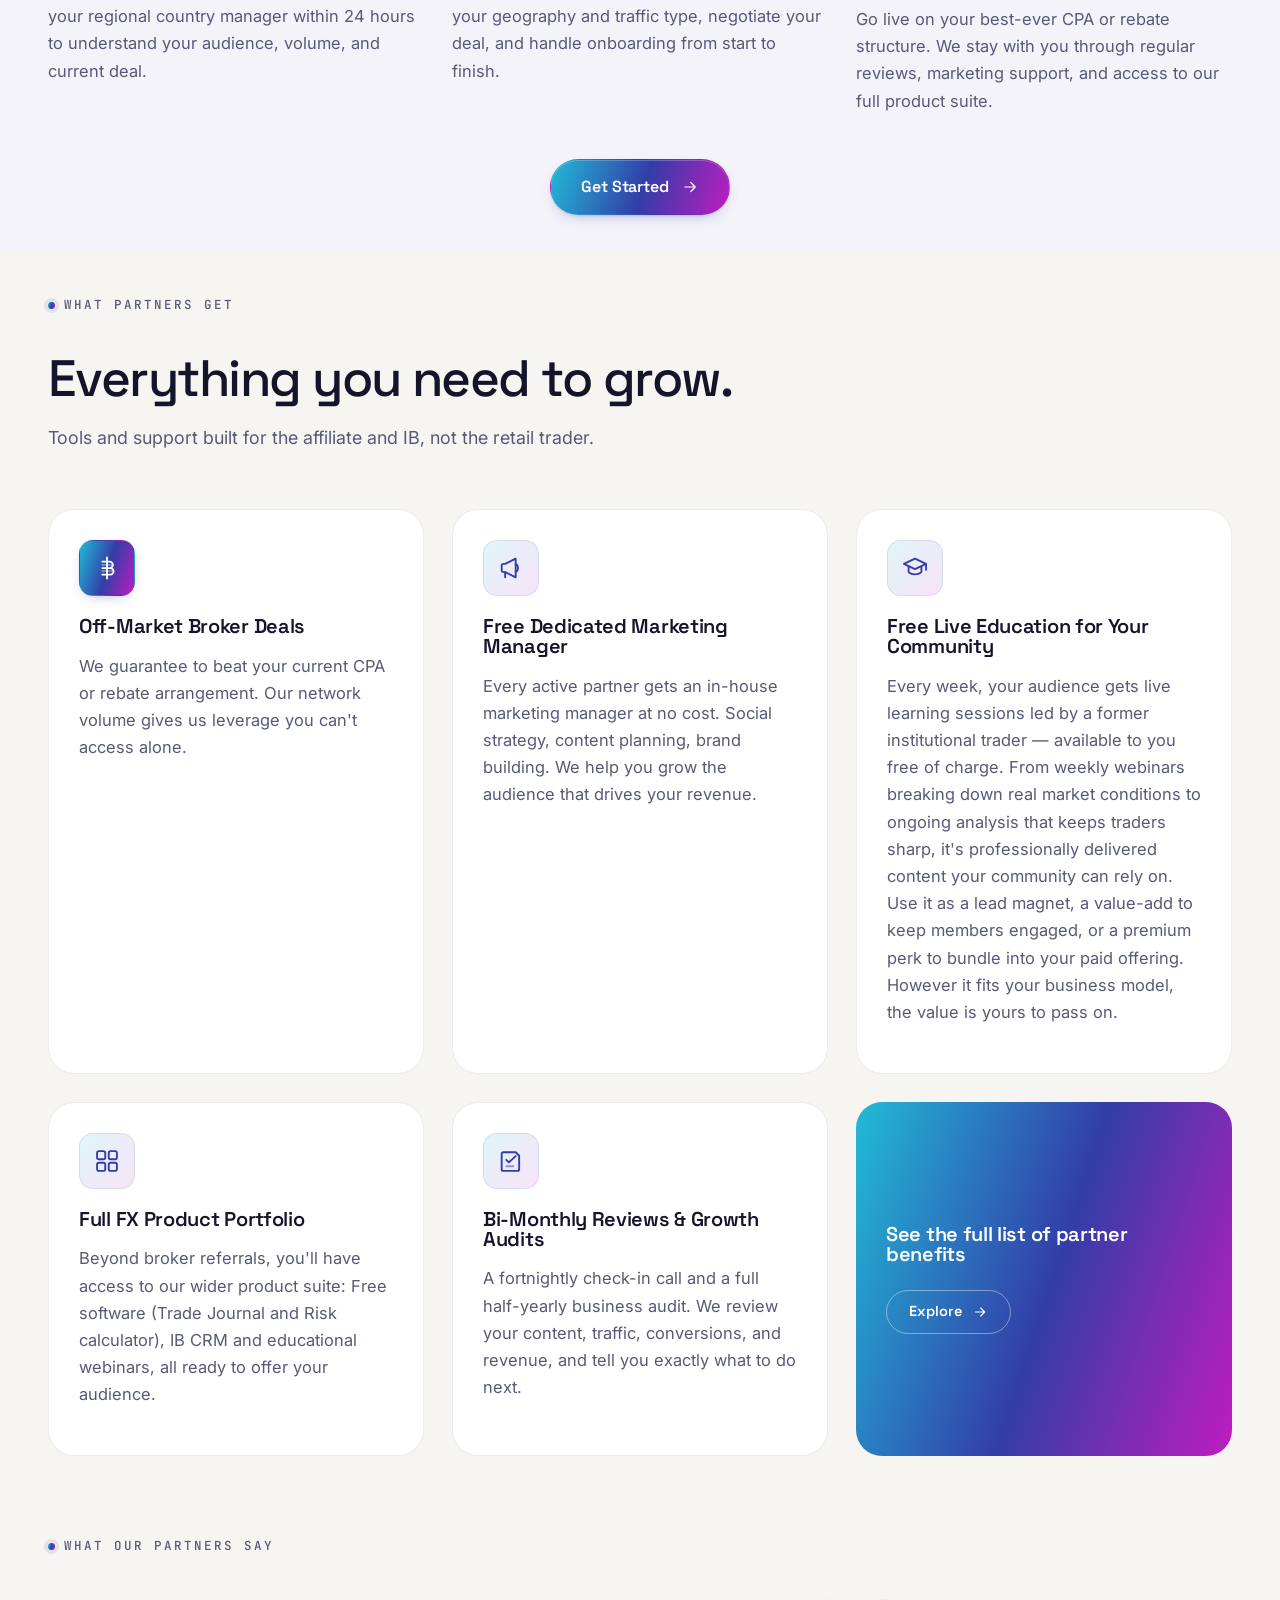
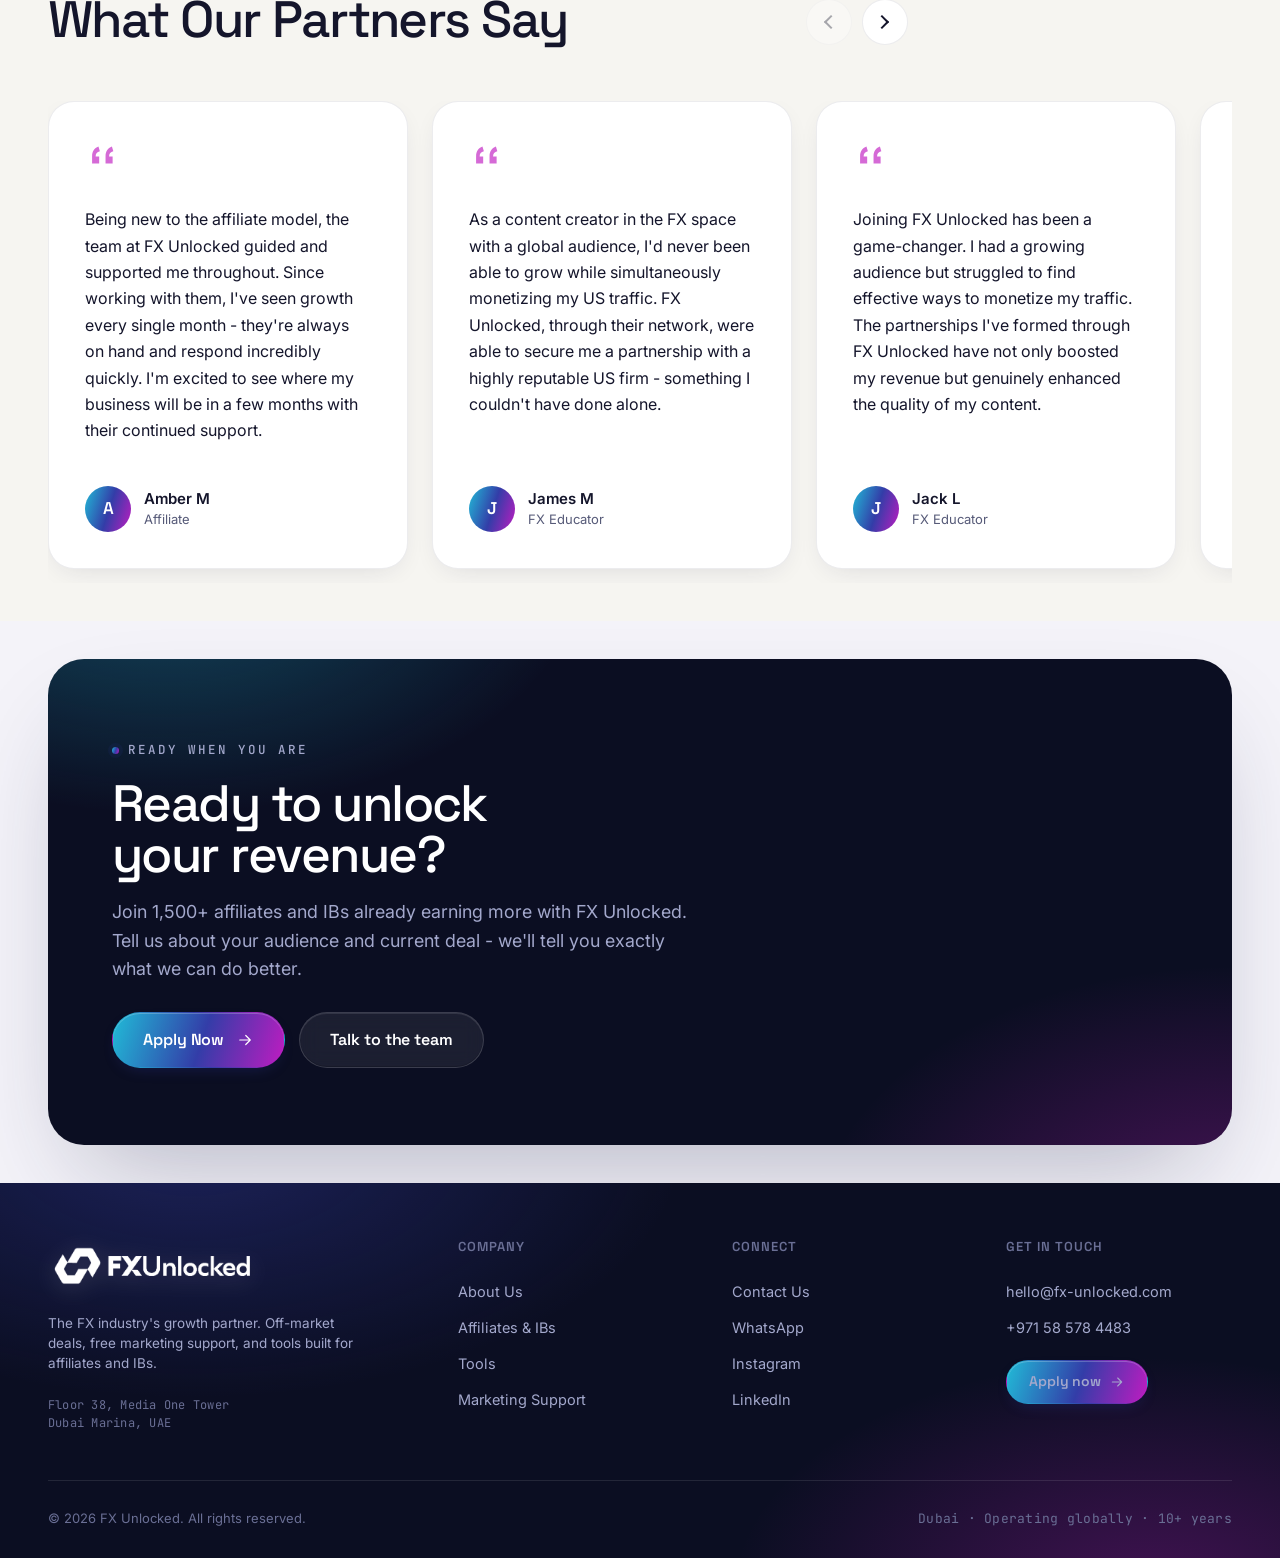
==== commit 85ce1d89: "feat(prices): server-side cached price proxy — fixes stale gold, hides keys The hero ticker called f" ====
--- a/index.html
+++ b/index.html
@@ -213,29 +213,29 @@
 
           <!-- floating currency chips -->
           <div class="viz-chips plx" data-depth="40">
-            <div class="vchip" data-ticker data-base="1.08944" data-trend="up" data-pair="EUR/USD">
+            <div class="vchip" data-ticker data-base="1.16150" data-trend="up" data-pair="EUR/USD">
               <div class="vc-top"><span class="vc-pair">EUR / USD</span><span class="vc-live"></span></div>
               <div class="vc-mid">
-                <span class="vc-val" data-tk-val>1.08944</span>
+                <span class="vc-val" data-tk-val>1.16150</span>
                 <svg class="vc-spark" viewBox="0 0 64 24" preserveAspectRatio="none"><path data-spark fill="none" stroke="currentColor" stroke-width="2" stroke-linecap="round" stroke-linejoin="round"/></svg>
               </div>
               <div class="vc-bot"><span class="vc-d pos" data-tk-d>+0.37%</span><span class="vc-lbl">24h</span></div>
             </div>
-            <div class="vchip" data-ticker data-base="1.26302" data-trend="down" data-pair="GBP/USD">
+            <div class="vchip" data-ticker data-base="1.35224" data-trend="down" data-pair="GBP/USD">
               <div class="vc-top"><span class="vc-pair">GBP / USD</span><span class="vc-live"></span></div>
               <div class="vc-mid">
-                <span class="vc-val" data-tk-val>1.26302</span>
+                <span class="vc-val" data-tk-val>1.35224</span>
                 <svg class="vc-spark" viewBox="0 0 64 24" preserveAspectRatio="none"><path data-spark fill="none" stroke="currentColor" stroke-width="2" stroke-linecap="round" stroke-linejoin="round"/></svg>
               </div>
               <div class="vc-bot"><span class="vc-d neg" data-tk-d>&minus;0.01%</span><span class="vc-lbl">24h</span></div>
             </div>
-            <div class="vchip" data-ticker data-base="4173.00" data-trend="down" data-pair="XAU/USD">
+            <div class="vchip" data-ticker data-base="4429.83" data-trend="down" data-pair="XAU/USD">
               <div class="vc-top"><span class="vc-pair">XAU / USD</span><span class="vc-live"></span></div>
               <div class="vc-mid">
-                <span class="vc-val" data-tk-val>4173.00</span>
+                <span class="vc-val" data-tk-val>4429.83</span>
                 <svg class="vc-spark" viewBox="0 0 64 24" preserveAspectRatio="none"><path data-spark fill="none" stroke="currentColor" stroke-width="2" stroke-linecap="round" stroke-linejoin="round"/></svg>
               </div>
-              <div class="vc-bot"><span class="vc-d neg" data-tk-d>−0.95%</span><span class="vc-lbl">24h</span></div>
+              <div class="vc-bot"><span class="vc-d neg" data-tk-d>−1.03%</span><span class="vc-lbl">24h</span></div>
             </div>
           </div>
 
@@ -543,7 +543,7 @@
 <script src="js/image-slot.js?v=202606121215"></script>
 <script src="js/site.js?v=202606121215"></script>
 <script src="js/worldmap.js?v=202606121215" defer></script>
-<script src="js/live-feed.js?v=202606121215" defer></script>
+<script src="js/live-feed.js?v=202609061200" defer></script>
 <script src="js/hero-dark.js?v=202606121215" defer></script>
 <script src="js/aurora-banner.js?v=202606121215" defer></script>
 <script>
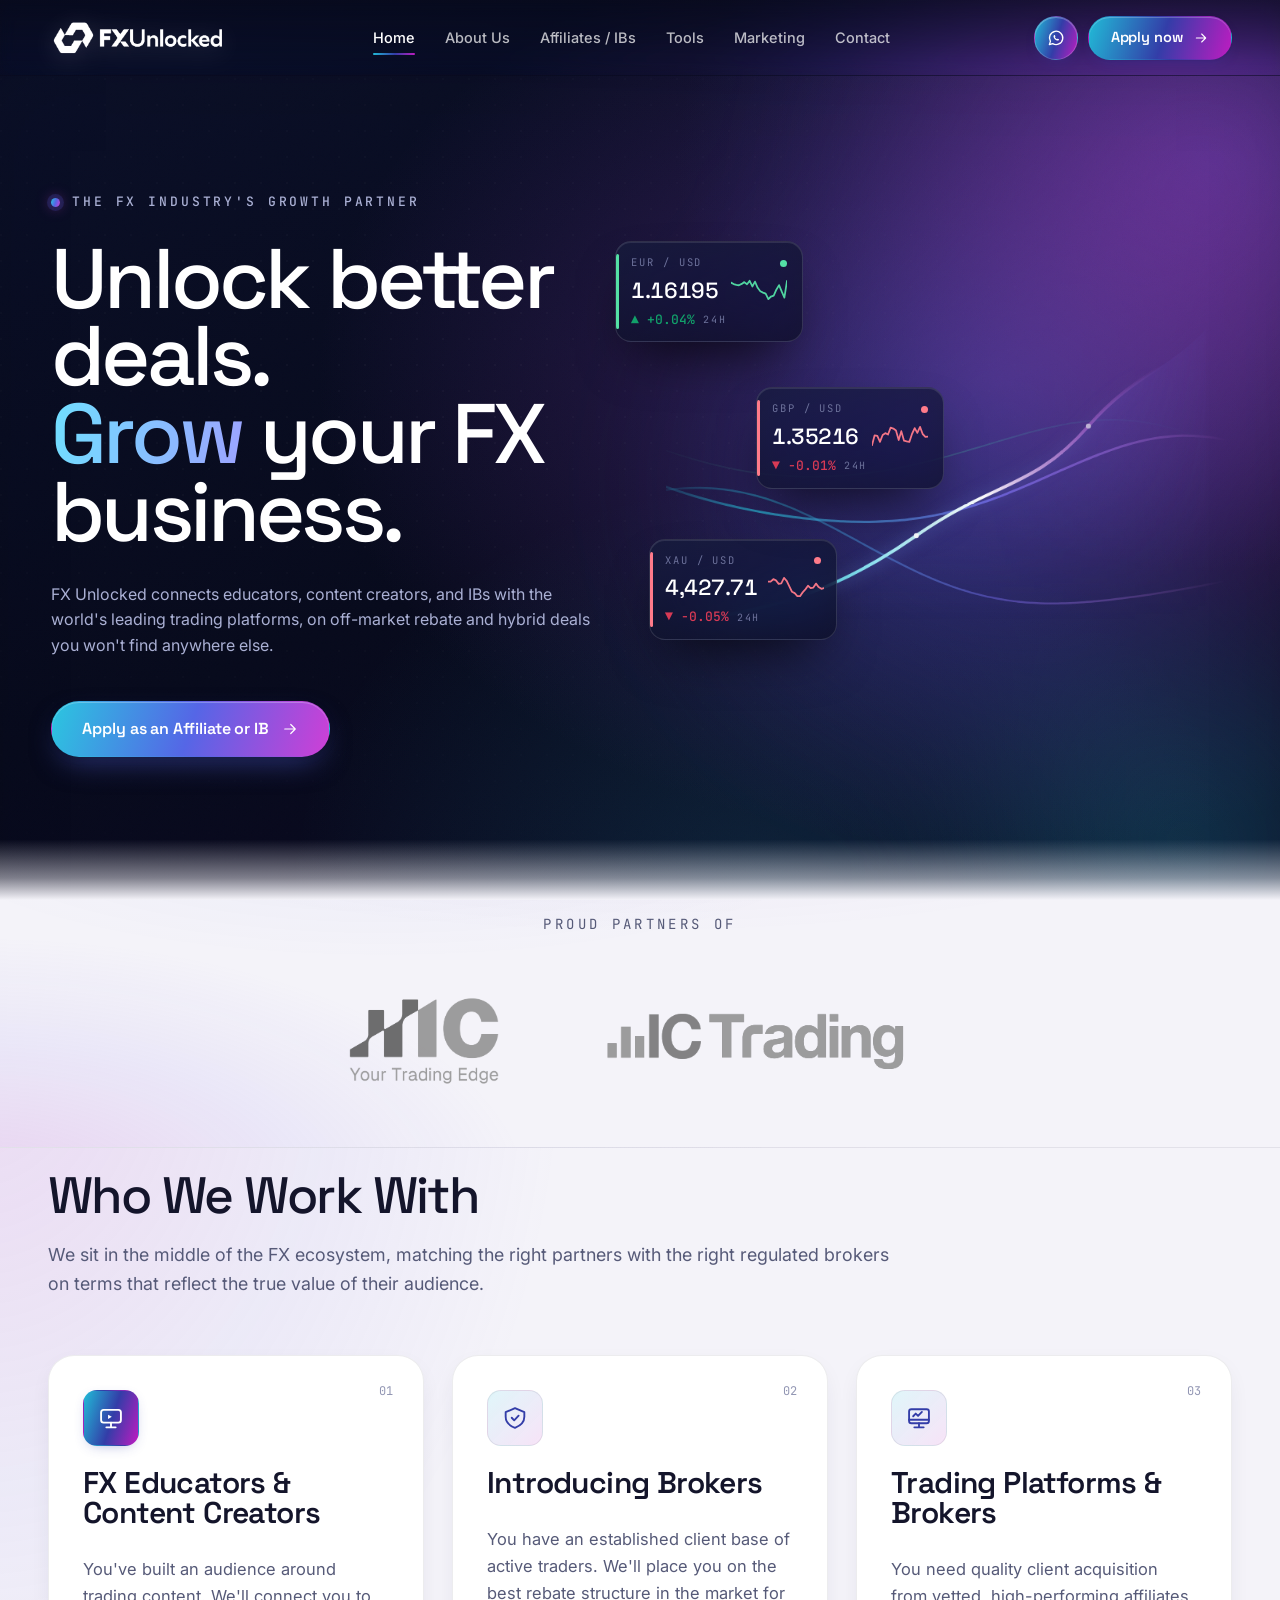
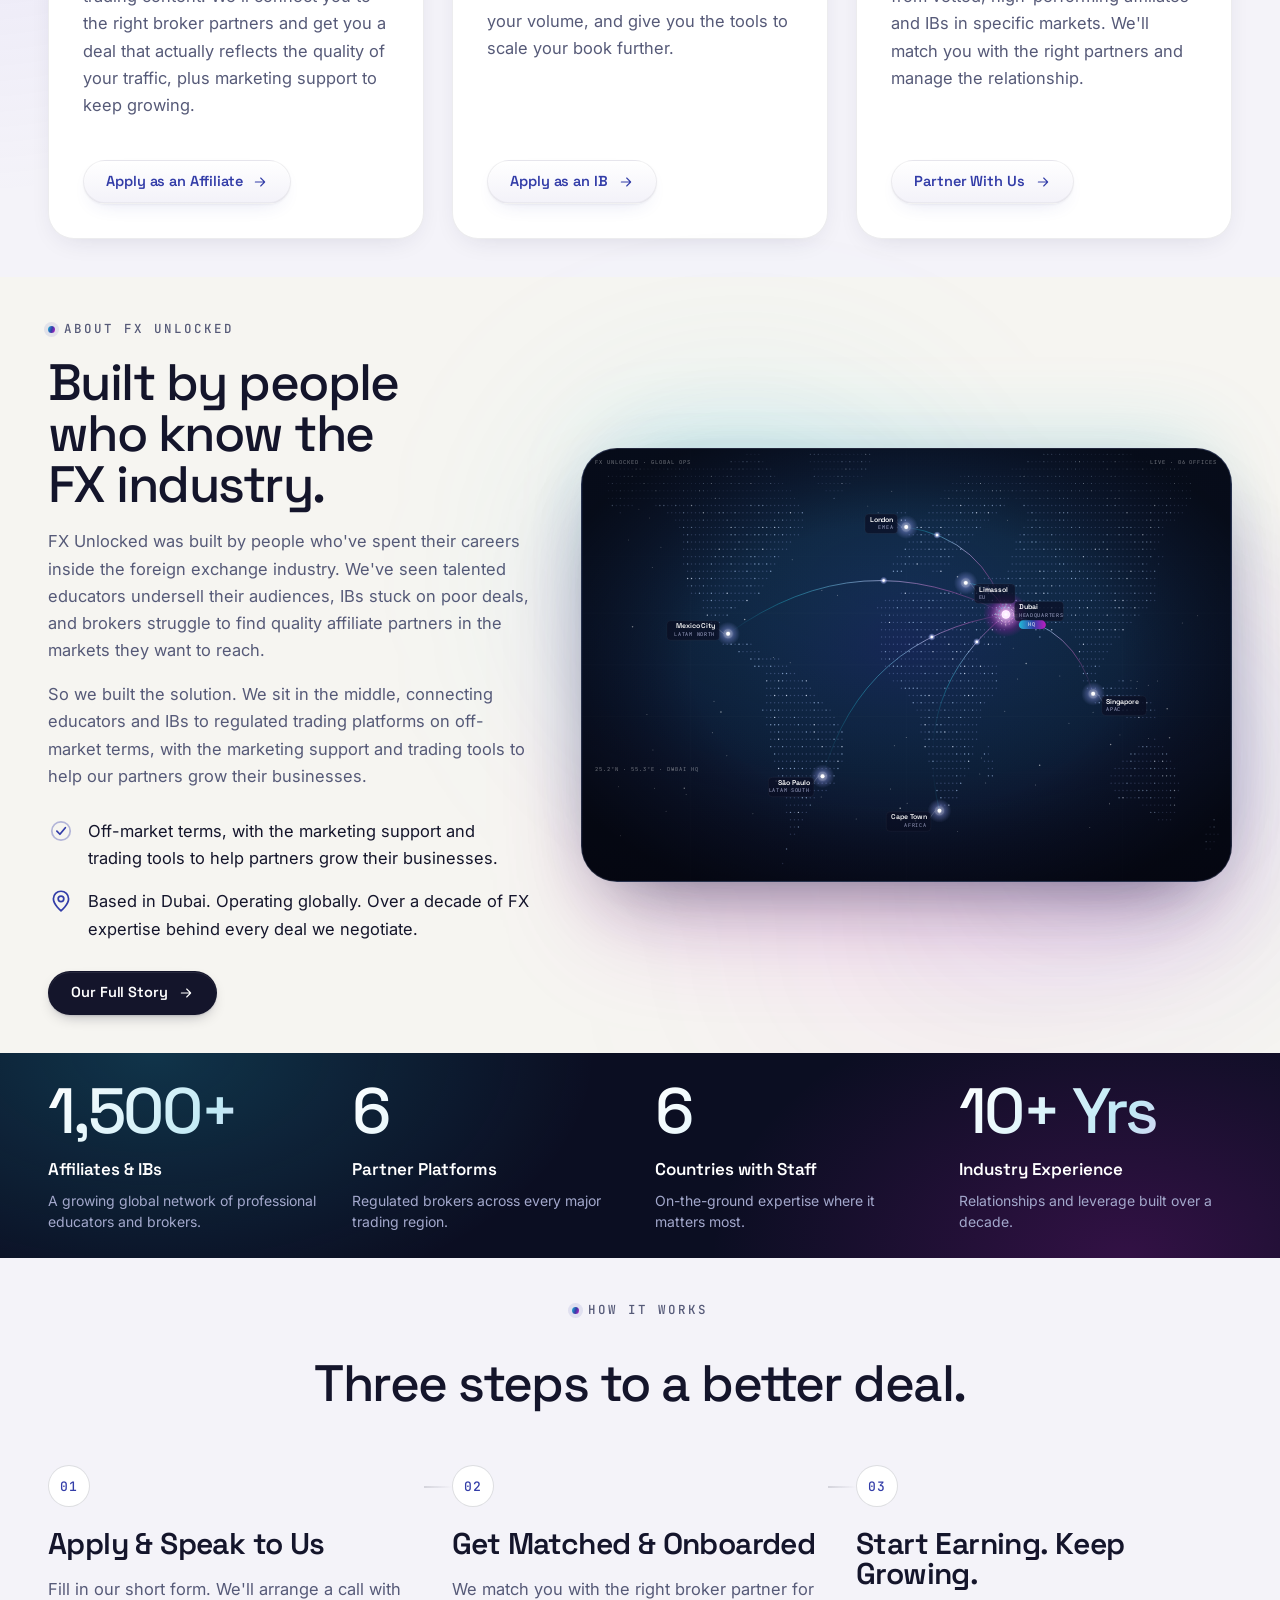
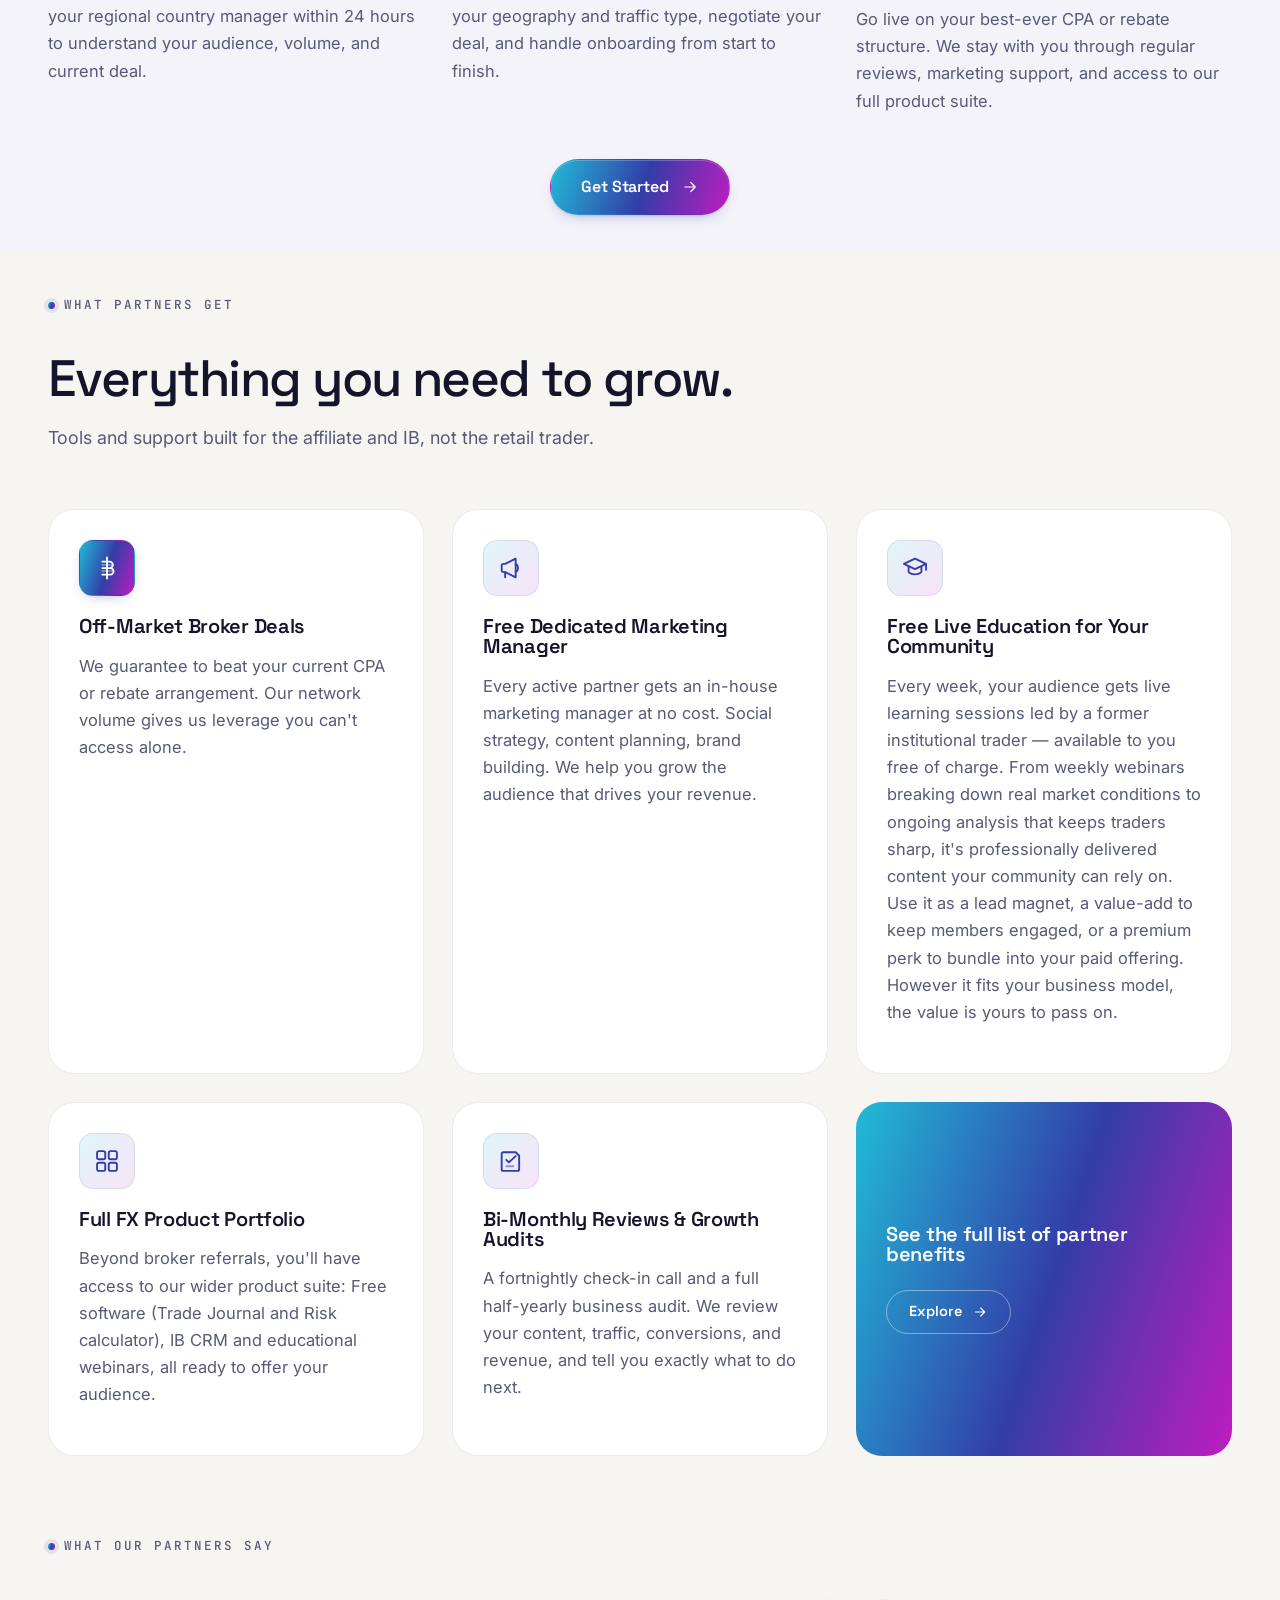
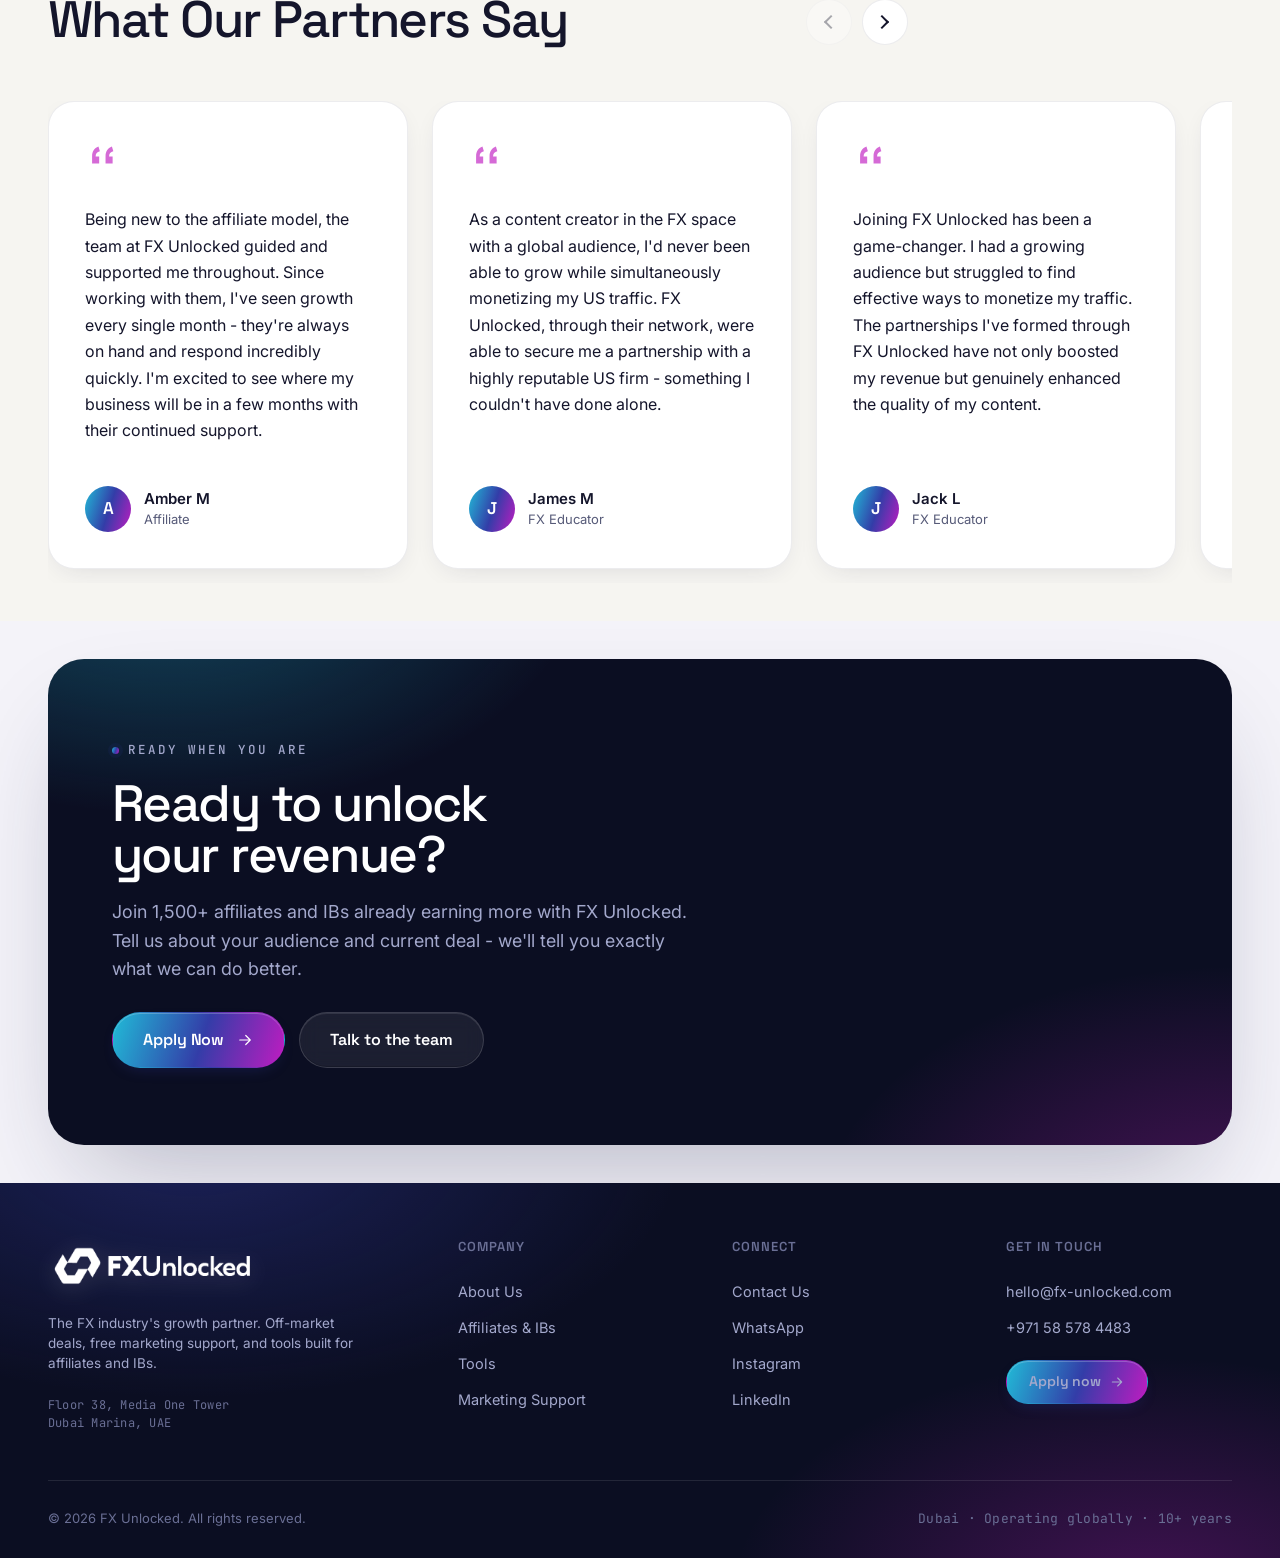
==== commit cf49a3e9: "feat(logo): swap IC Markets partner logo for new 'Your Trading Edge' mark New client-supplied stacke" ====
--- a/index.html
+++ b/index.html
@@ -253,7 +253,7 @@
   <div class="wrap">
     <span class="ic-partners-lbl">Proud partners of</span>
     <div class="ic-partners-logos">
-      <img src="assets/ic-markets-logo.png" alt="IC Markets" class="ic-logo" />
+      <img src="assets/ic-markets-logo.png?v=202611031200" alt="IC Markets" class="ic-logo" />
       <img src="assets/ic-trading-logo.png?v=202606121615" alt="IC Trading" class="ic-logo" />
     </div>
   </div>
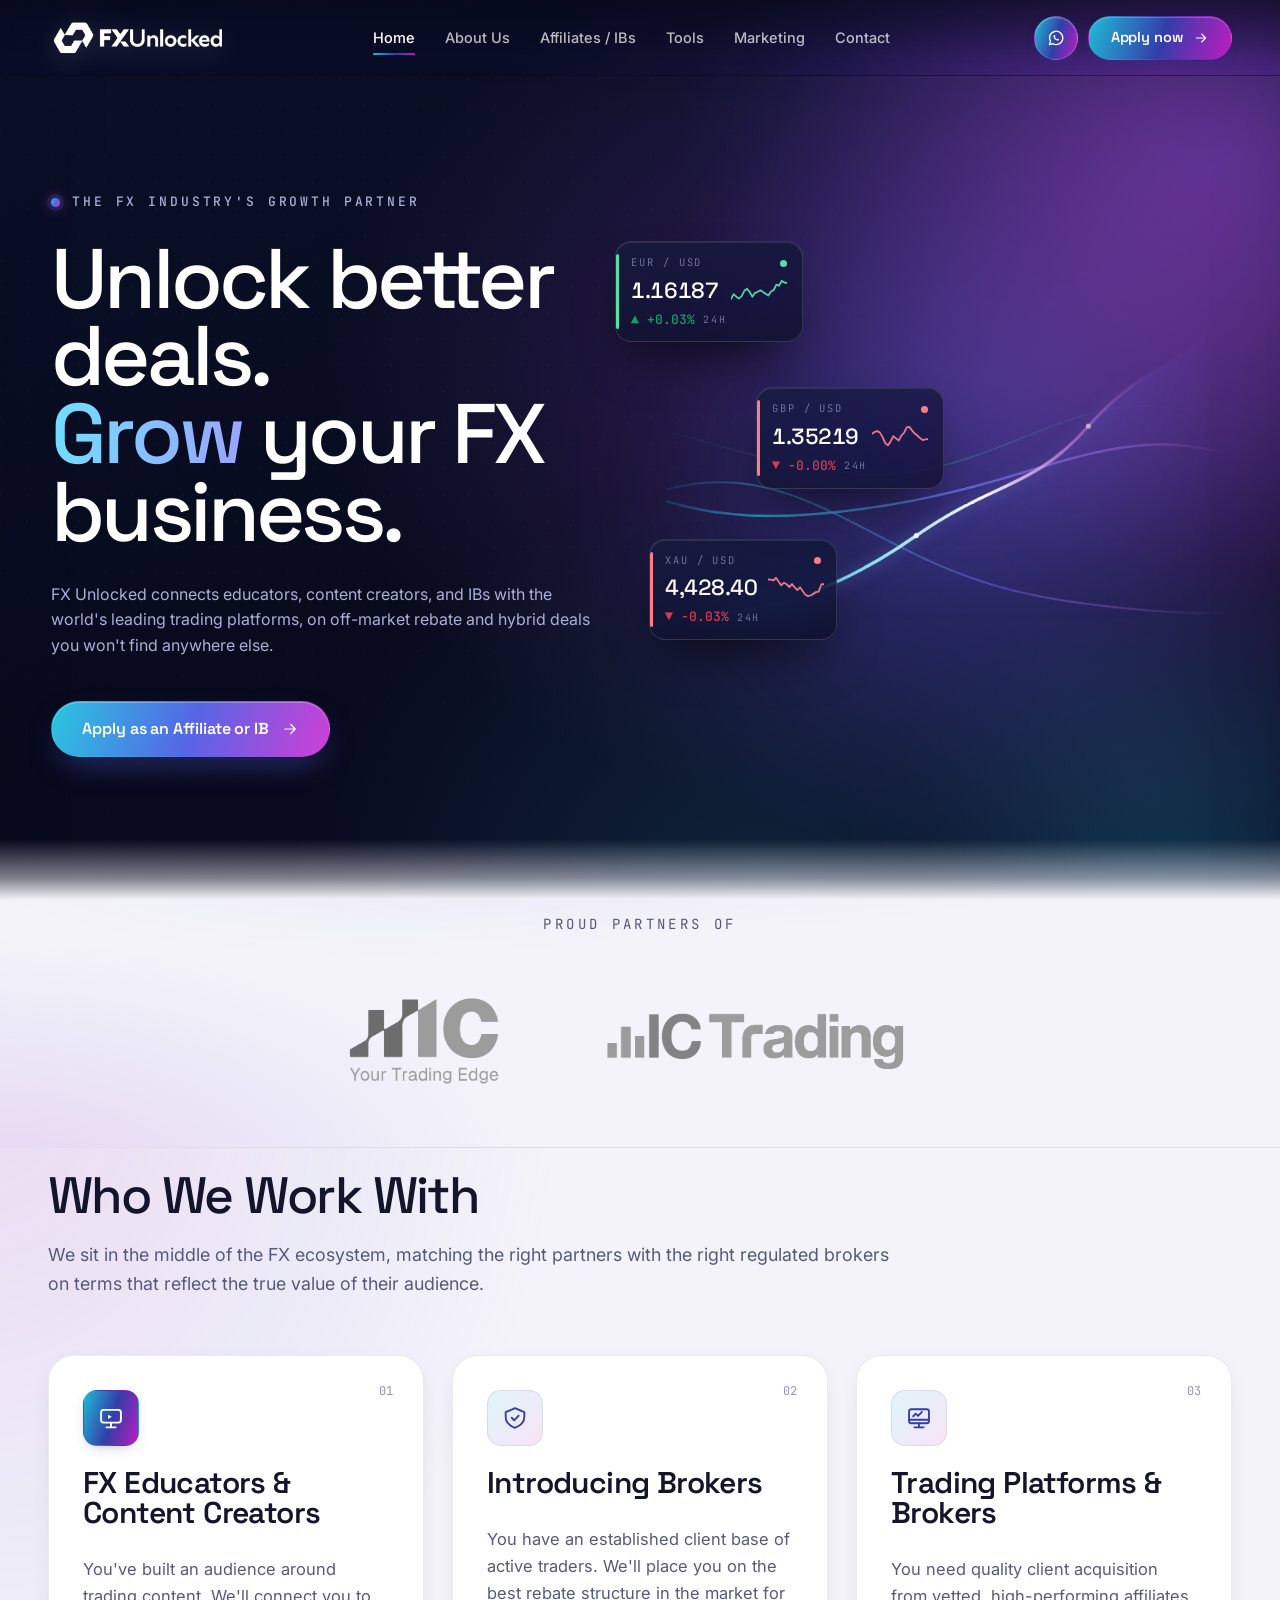
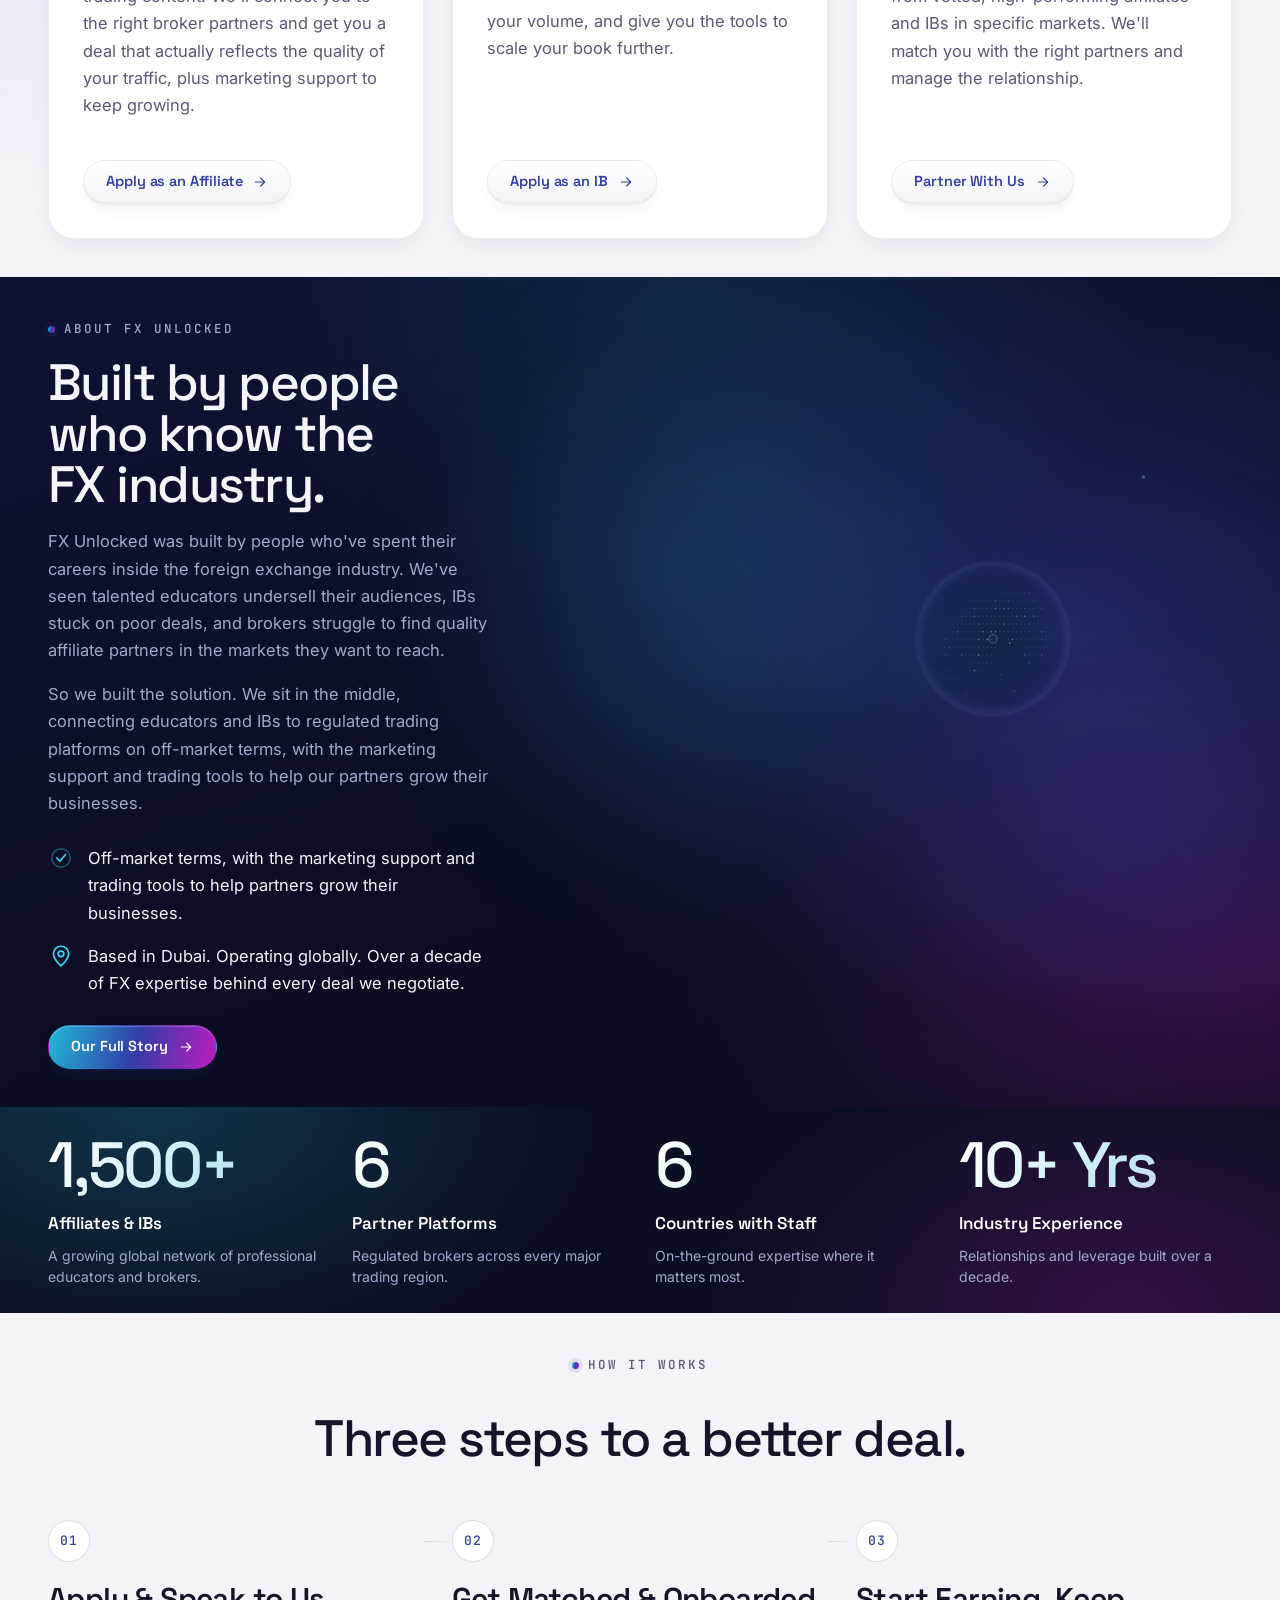
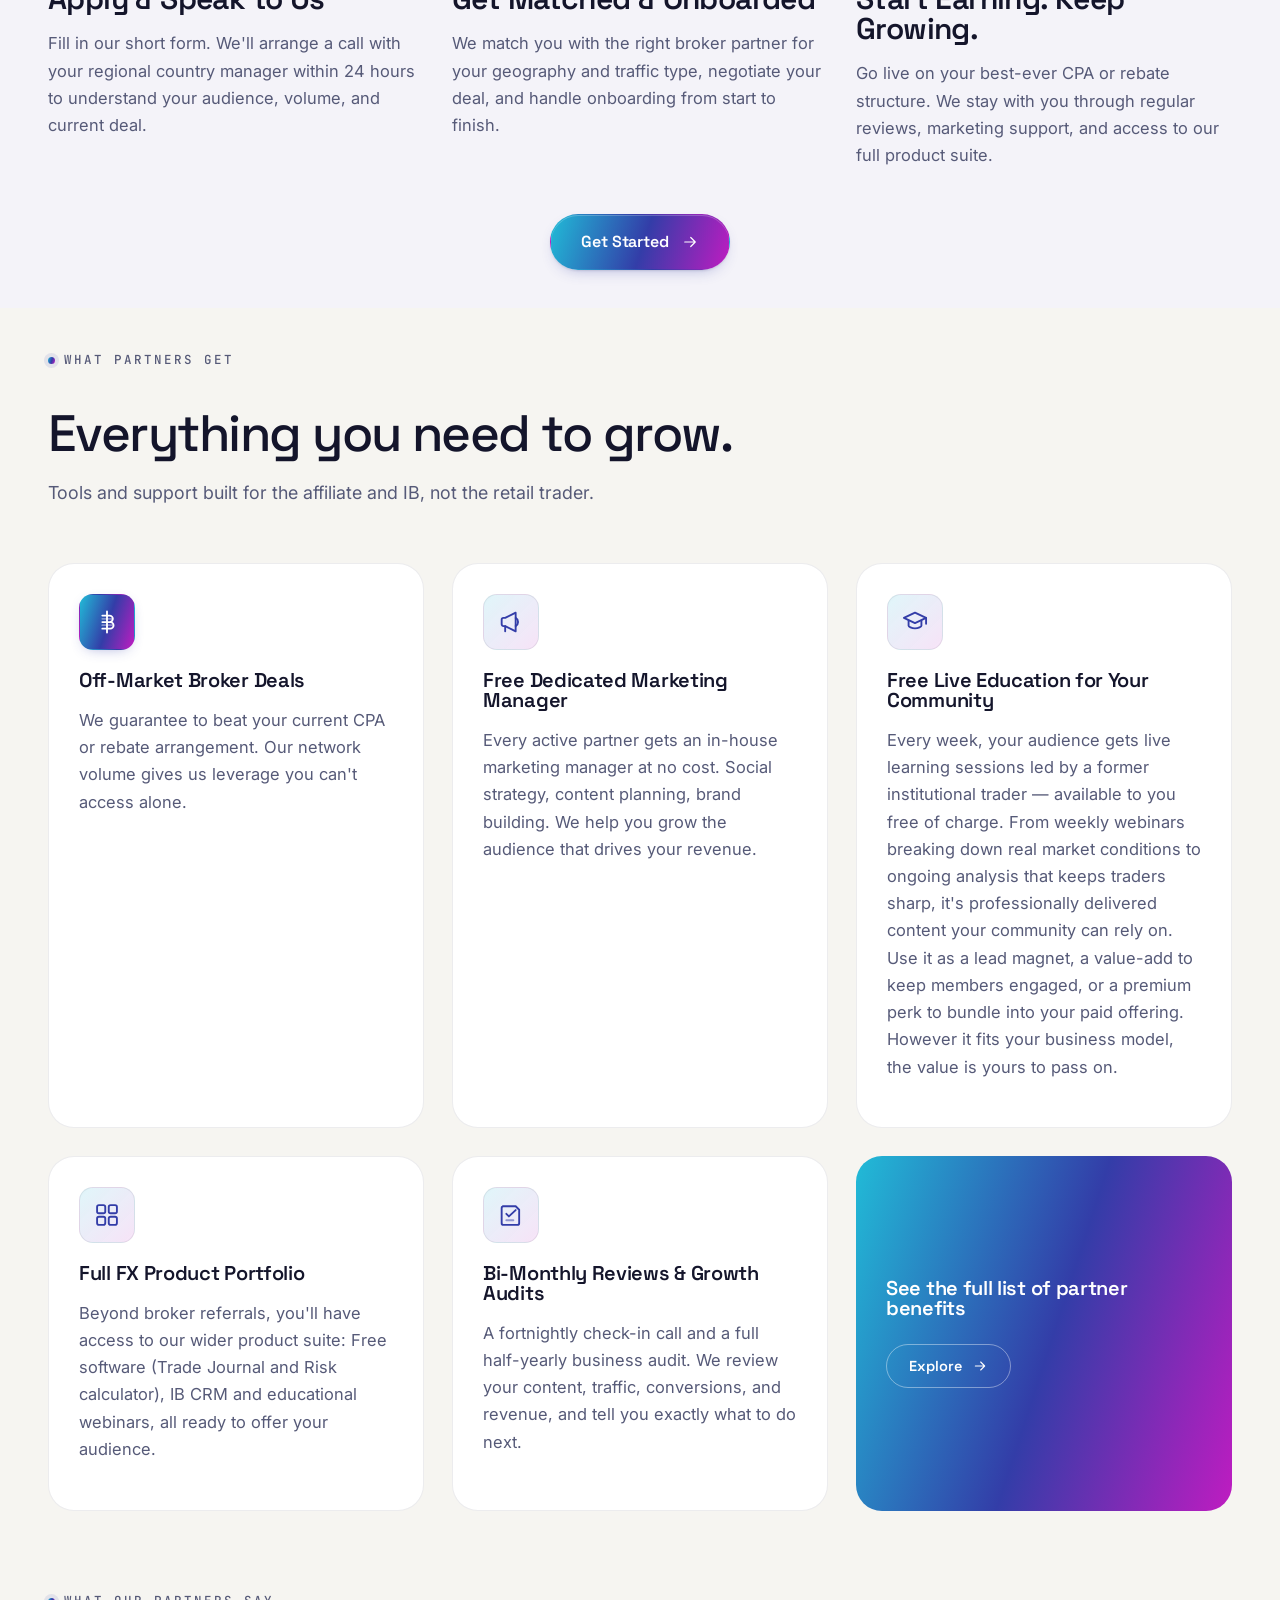
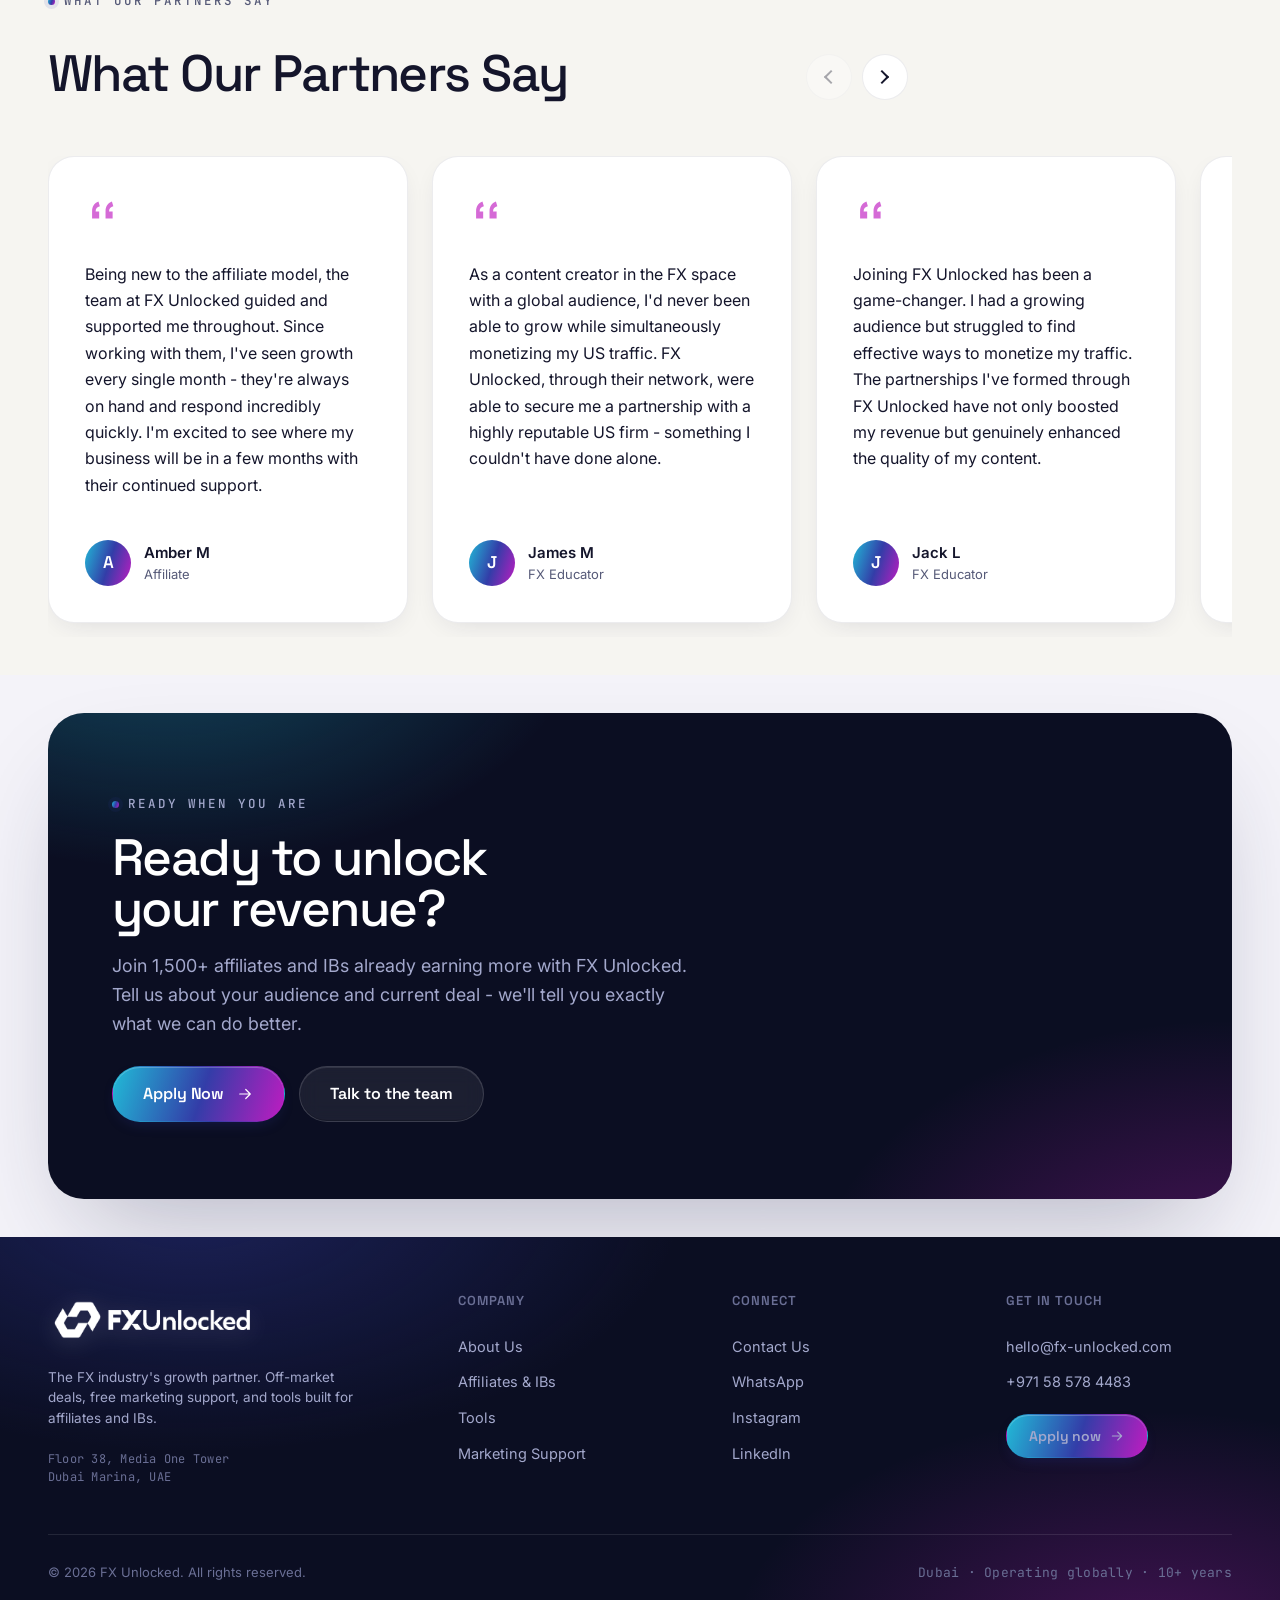
==== commit 76d7a09c: "feat(map): dark navy About band + choreographed world-map motion ABOUT SECTION The map sat as a dark" ====
--- a/index.html
+++ b/index.html
@@ -29,7 +29,7 @@
 <link rel="apple-touch-icon" sizes="180x180" href="assets/favicon-apple.png?v=202606121215" />
 <meta name="ext-resource-dependency" content="assets/fx-icon.svg" data-resource-id="logo" />
 <link rel="stylesheet" href="css/site.css?v=202606121215" />
-<link rel="stylesheet" href="css/pages.css?v=202606150720" />
+<link rel="stylesheet" href="css/pages.css?v=202611031330" />
 <link rel="stylesheet" href="css/hero-dark.css?v=202606121215" />
 <template id="__bundler_thumbnail" data-bg-color="#f4f3f9">
   <svg viewBox="0 0 1200 800" xmlns="http://www.w3.org/2000/svg">
@@ -293,7 +293,7 @@
 </section>
 
 <!-- ============ ABOUT ============ -->
-<section class="section" style="background:var(--bg-warm)">
+<section class="section about-dark">
   <div class="wrap split">
     <div data-reveal>
       <span class="eyebrow"><span class="dot"></span> About FX Unlocked</span>
@@ -301,10 +301,10 @@
       <p class="body mt-m">FX Unlocked was built by people who've spent their careers inside the foreign exchange industry. We've seen talented educators undersell their audiences, IBs stuck on poor deals, and brokers struggle to find quality affiliate partners in the markets they want to reach.</p>
       <p class="body mt-s">So we built the solution. We sit in the middle, connecting educators and IBs to regulated trading platforms on off-market terms, with the marketing support and trading tools to help our partners grow their businesses.</p>
       <ul class="about-bullets">
-        <li><span class="ic" data-icon="check"></span><span class="body" style="color:var(--ink)">Off-market terms, with the marketing support and trading tools to help partners grow their businesses.</span></li>
-        <li><span class="ic" data-icon="pin"></span><span class="body" style="color:var(--ink)">Based in Dubai. Operating globally. Over a decade of FX expertise behind every deal we negotiate.</span></li>
+        <li><span class="ic" data-icon="check"></span><span class="body">Off-market terms, with the marketing support and trading tools to help partners grow their businesses.</span></li>
+        <li><span class="ic" data-icon="pin"></span><span class="body">Based in Dubai. Operating globally. Over a decade of FX expertise behind every deal we negotiate.</span></li>
       </ul>
-      <a href="about.html" class="btn btn-dark mt-l">Our Full Story <span class="ar" data-icon="arrow"></span></a>
+      <a href="about.html" class="btn btn-primary mt-l">Our Full Story <span class="ar" data-icon="arrow"></span></a>
     </div>
     <div class="split-visual map-inline" data-reveal data-reveal-delay="1">
       <div class="map-inline-halo" aria-hidden="true"></div>
@@ -542,7 +542,7 @@
 <script src="js/icons.js?v=202606121215"></script>
 <script src="js/image-slot.js?v=202606121215"></script>
 <script src="js/site.js?v=202606121215"></script>
-<script src="js/worldmap.js?v=202606121215" defer></script>
+<script src="js/worldmap.js?v=202611031330" defer></script>
 <script src="js/live-feed.js?v=202609061200" defer></script>
 <script src="js/hero-dark.js?v=202606121215" defer></script>
 <script src="js/aurora-banner.js?v=202606121215" defer></script>
--- a/css/pages.css
+++ b/css/pages.css
@@ -574,6 +574,74 @@
   .map-inline-halo { inset: -40px -60px -60px -50px; filter: blur(70px); }
 }
 
+/* ============ ABOUT — dark navy/purple band ============ */
+/* The world map used to sit as a dark card on a light (grey) section,
+   which read as dated. The whole section is now a navy + brand-aurora
+   band and the map's card dissolves into it, so the map and the section
+   share one continuous background. */
+.about-dark {
+  position: relative;
+  overflow: hidden;
+  color: var(--dark-ink);
+  background:
+    radial-gradient(1100px 640px at 82% 42%, rgba(74,87,216,0.32), transparent 60%),
+    radial-gradient(820px 520px at 98% 82%, rgba(191,28,193,0.22), transparent 62%),
+    radial-gradient(760px 520px at 54% 4%,  rgba(33,187,215,0.13), transparent 60%),
+    linear-gradient(162deg, #0e1234 0%, #0b0e24 56%, #0a0c1f 100%);
+}
+/* light text on the dark band */
+.about-dark .eyebrow { color: var(--dark-mute); }
+.about-dark .h2 { color: var(--dark-ink); }
+.about-dark .body { color: var(--dark-mute); }
+.about-dark .about-bullets .body { color: var(--dark-ink); }
+.about-dark .about-bullets li .ic { color: var(--cyan-2); }
+/* Dissolve the map card into the band: keep a dark backing so the faint
+   dots keep their contrast, drop the border / shadow / radius, then soft-
+   fade the edges so the panel melts into the navy instead of ending in a
+   hard rectangle — reads as one continuous background, not a card. The
+   backing navy matches the section base, so the fade is seamless. */
+.about-dark .map-inline-stage {
+  background: none;
+  border: none;
+  box-shadow: none;
+  border-radius: 0;
+  overflow: visible;
+  -webkit-mask-image:
+    linear-gradient(to right, transparent 0, #000 8%, #000 92%, transparent 100%),
+    linear-gradient(to bottom, transparent 0, #000 8%, #000 92%, transparent 100%);
+  -webkit-mask-composite: source-in;
+  mask-image:
+    linear-gradient(to right, transparent 0, #000 8%, #000 92%, transparent 100%),
+    linear-gradient(to bottom, transparent 0, #000 8%, #000 92%, transparent 100%);
+  mask-composite: intersect;
+}
+/* The backing lives on its own layer so the map intro can reveal it with
+   the same sonar sweep as the continents (worldmap.js sets --fx-reveal);
+   without JS or under reduced motion the mask is none and it just shows. */
+.about-dark .map-inline-stage::before {
+  content: "";
+  position: absolute; inset: 0;
+  pointer-events: none;
+  background:
+    radial-gradient(1200px 600px at 50% 30%, rgba(33,187,215,0.08), transparent 60%),
+    linear-gradient(180deg, #0d1130 0%, #0a0c20 100%);
+  -webkit-mask-image: var(--fx-reveal, none);
+  mask-image: var(--fx-reveal, none);
+}
+/* keep the dot-field above the backing layer */
+.about-dark .map-inline-stage > #worldMap { position: relative; }
+/* glow has to ADD light on a dark bg, not multiply it away */
+.about-dark .map-inline-halo { mix-blend-mode: screen; opacity: 0.9; }
+/* give the map more room now it isn't boxed in */
+.about-dark .split { grid-template-columns: minmax(0, 1fr) minmax(0, 1.55fr); }
+.about-dark .map-inline { min-height: clamp(460px, 40vw, 600px); }
+@media (max-width: 900px){
+  .about-dark .split { grid-template-columns: 1fr; }
+  /* the desktop min-height above outranks the base mobile reset and
+     left dead space around the stacked map */
+  .about-dark .map-inline { min-height: 0; }
+}
+
 /* ============ WORLD MAP SECTION ============ */
 .map-wrap {
   background: var(--dark); border-radius: var(--r-xl);
@@ -720,6 +788,41 @@
   .hq-ring-spin, .hq-pulse, .traveler, .star.tw { animation: none; }
   .arc { animation: none; stroke-dashoffset: 0; }
 }
+
+/* ---- map motion layer (worldmap.js) ---- */
+/* The network (arcs, pulses, offices, labels, HUD) runs on its own
+   <svg> over the dot field. will-change gives it a compositor layer so
+   pulses and ripples never repaint the ~3,000 continent dots below. */
+.fx-map-fg {
+  position: absolute; inset: 0;
+  width: 100%; height: 100%;
+  overflow: visible;
+  pointer-events: none;
+  will-change: transform;
+}
+/* JS now drives these — switch off the old CSS loops. The arc's resting
+   state must be "fully drawn": the base .arc rule hides it (dashoffset
+   1200) and relied on the old animation to reveal it. */
+.fx-live .arc { animation: none; stroke-dasharray: none; stroke-dashoffset: 0; }
+.fx-live .hq-pulse { animation: none; }
+/* offices breathe out of phase (--d is set per office by the JS) */
+.fx-live .city-glow { animation: fxBreathe 5.8s ease-in-out infinite; animation-delay: var(--d, 0s); }
+@keyframes fxBreathe { 0%, 100% { opacity: 0.74; } 50% { opacity: 1; } }
+.fx-wave { fill: url(#fxWaveGrad); }
+.fx-trail,
+.fx-trail-glow { fill: none; stroke-linecap: round; stroke-linejoin: round; }
+.fx-trail { stroke-width: 1.7; }
+.fx-trail-glow { stroke-width: 5; opacity: 0.3; }
+.fx-comet-glow { fill: url(#travelPulse); }
+.fx-comet-core { fill: #fff; }
+.fx-ripple { fill: none; stroke: rgba(170, 210, 255, 0.85); stroke-width: 1.2; }
+.fx-live-dot { fill: #54e0a6; animation: fxLive 2.4s ease-in-out infinite; }
+@keyframes fxLive { 0%, 100% { opacity: 1; } 50% { opacity: 0.25; } }
+/* offscreen / hidden tab: freeze the CSS loops along with the rAF loop */
+.fx-paused .star.tw,
+.fx-paused .hq-ring-spin,
+.fx-paused .city-glow,
+.fx-paused .fx-live-dot { animation-play-state: paused; }
 
 /* ============ HOW IT WORKS ============ */
 .steps { display: grid; grid-template-columns: repeat(3,1fr); gap: 28px; position: relative; }
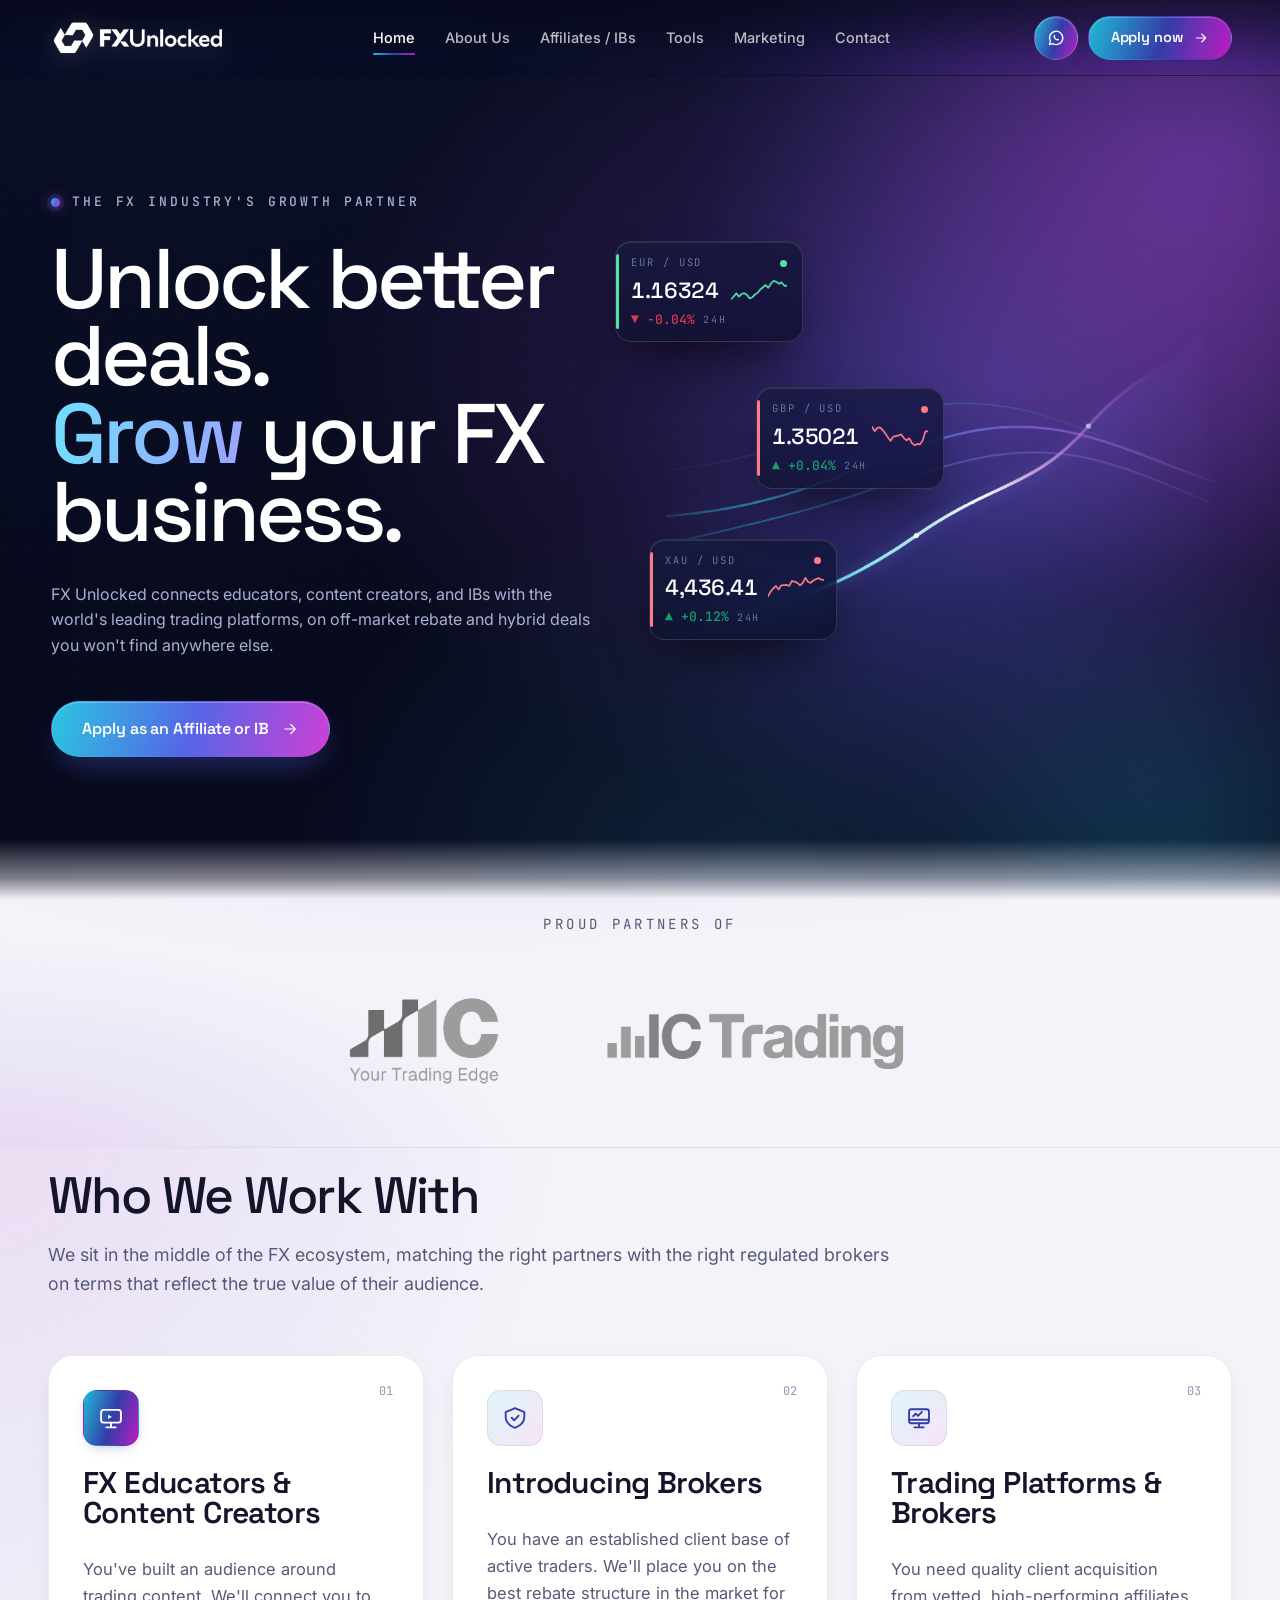
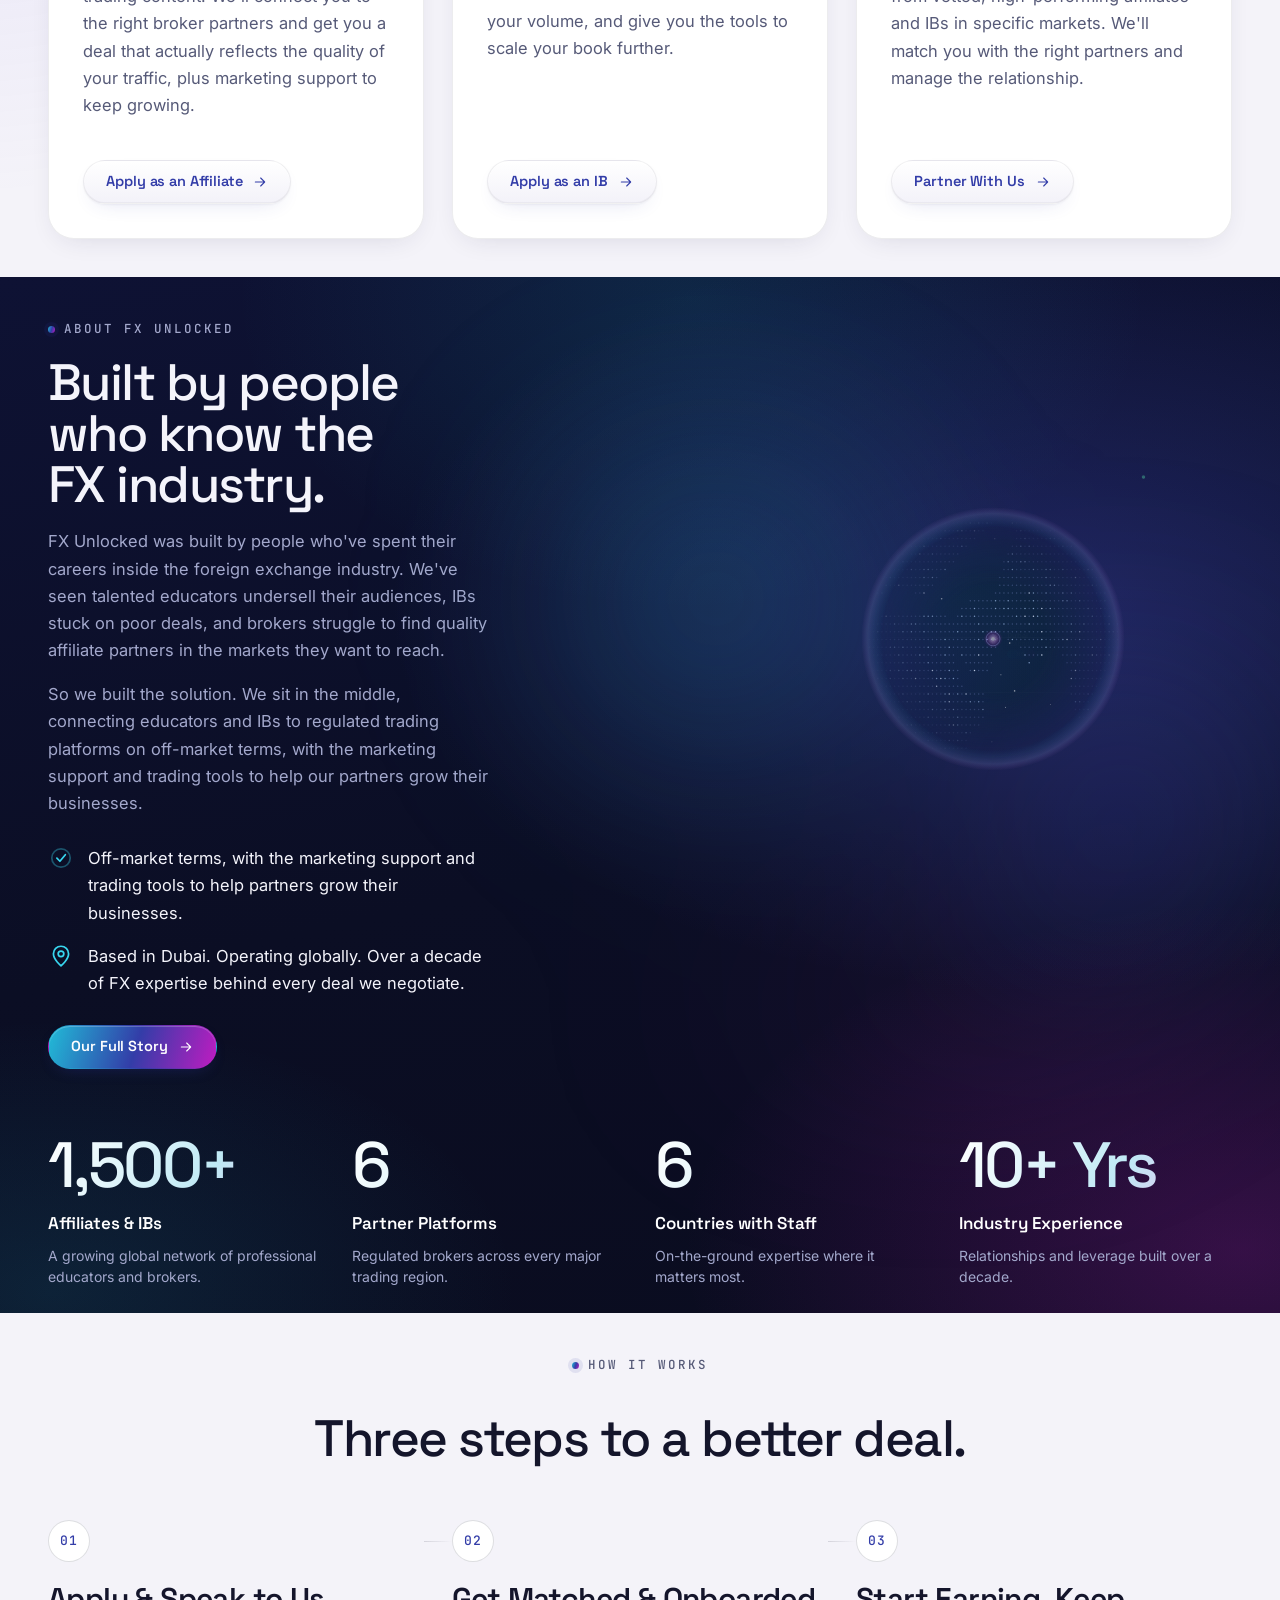
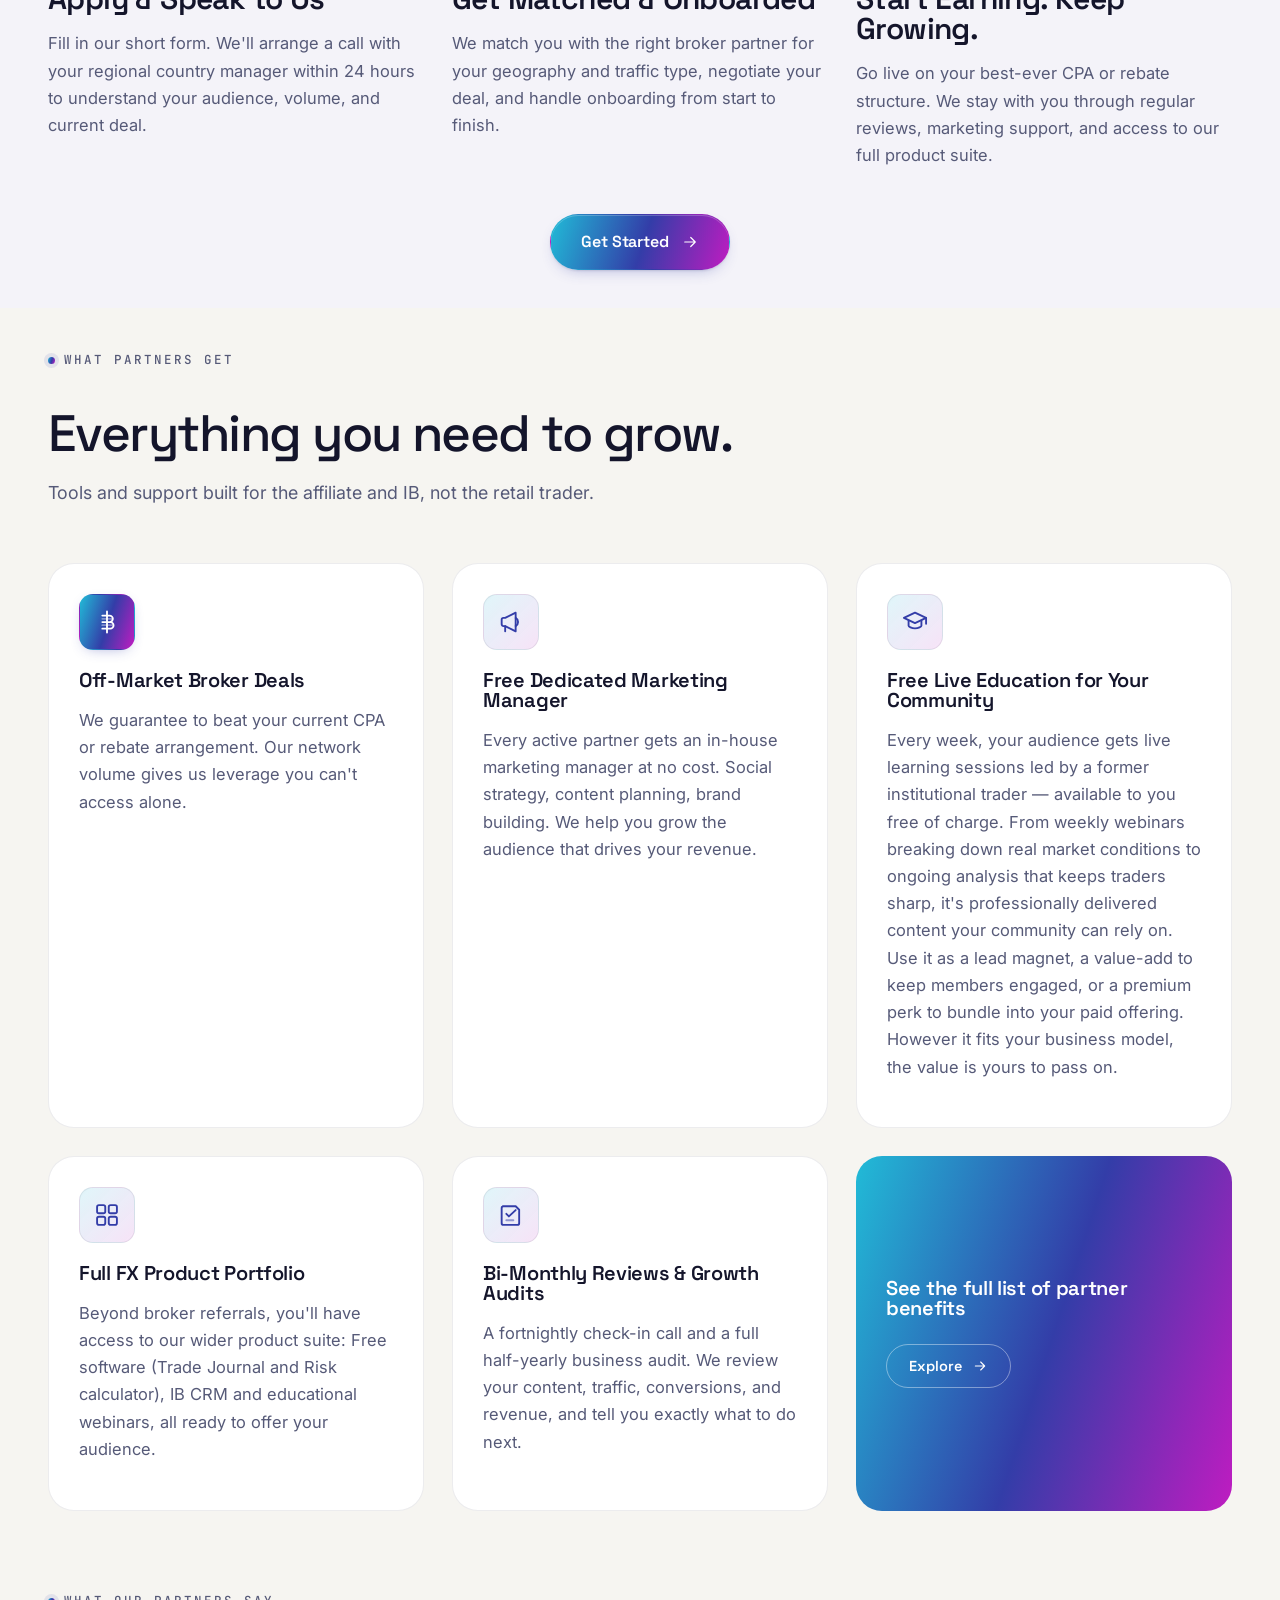
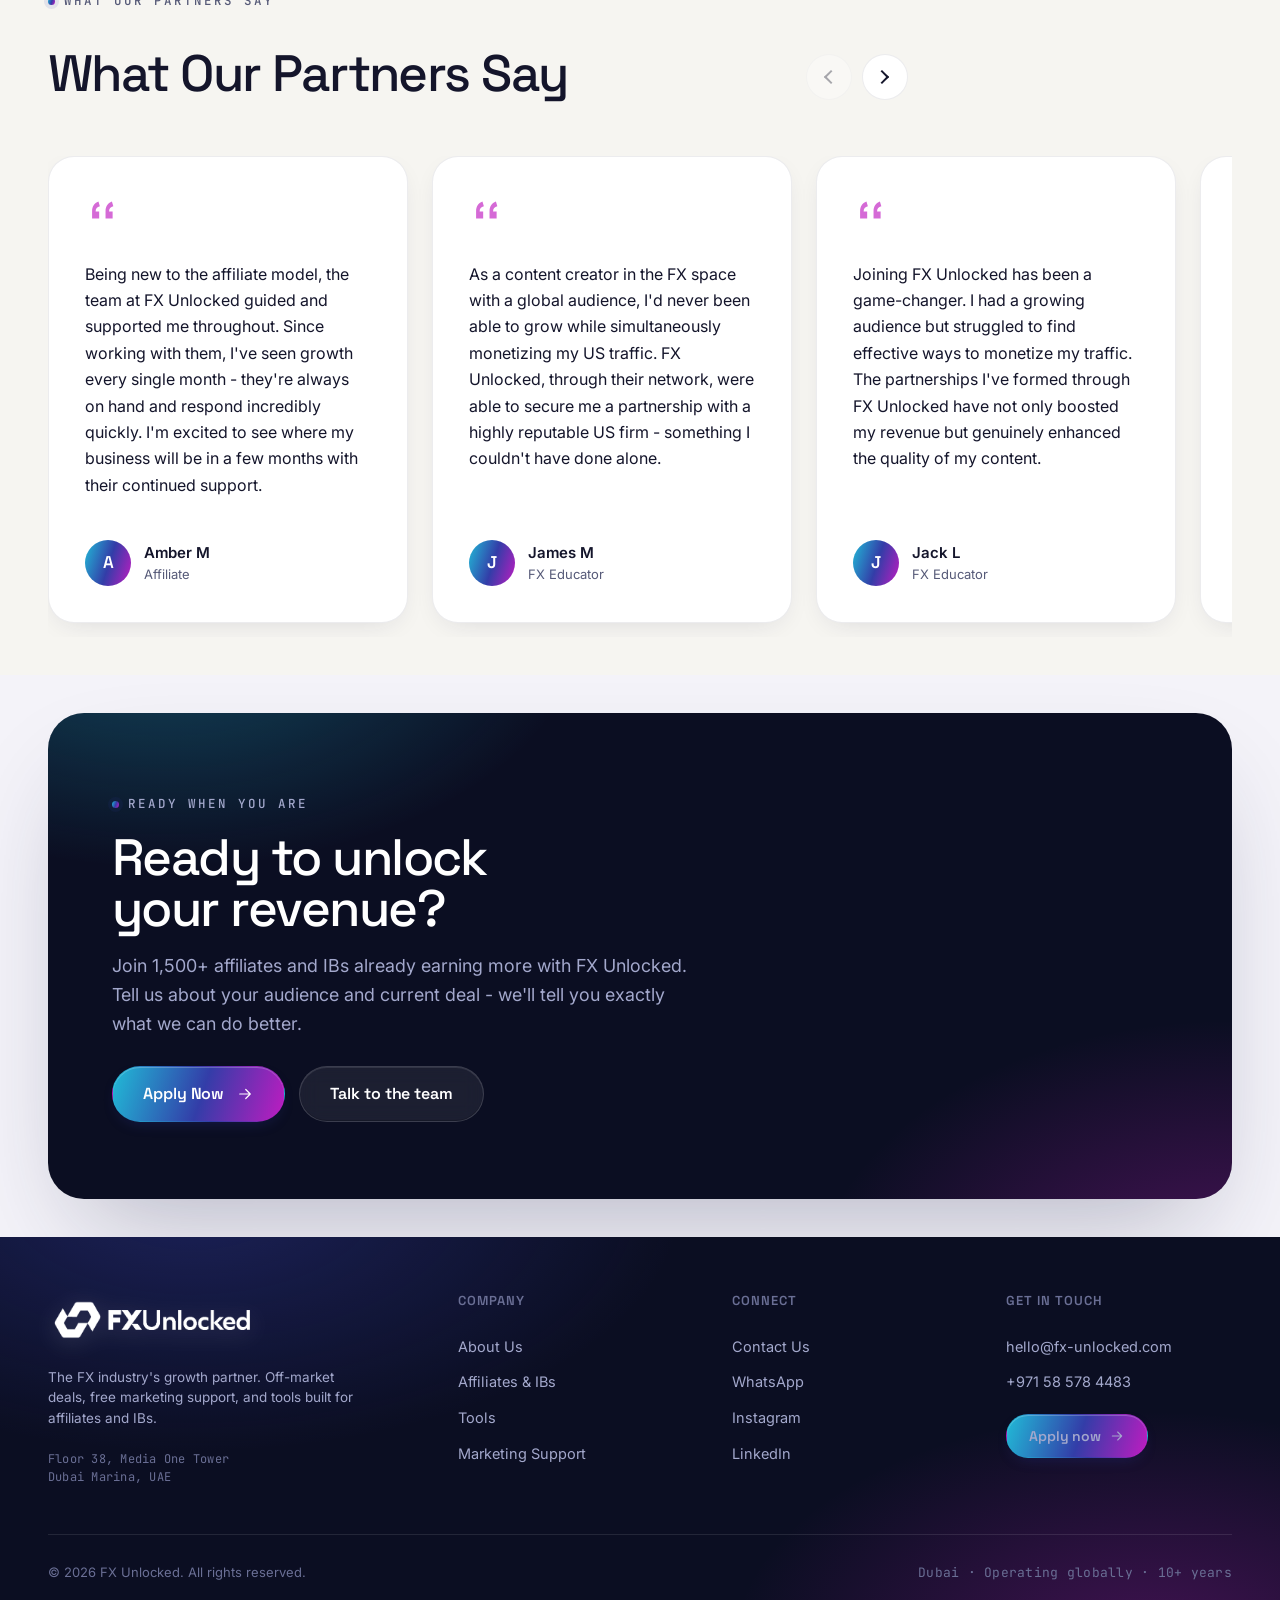
==== commit 93a68329: "style: run About + stats as one continuous navy band The stat band painted its own var(--dark) navy " ====
--- a/index.html
+++ b/index.html
@@ -29,7 +29,7 @@
 <link rel="apple-touch-icon" sizes="180x180" href="assets/favicon-apple.png?v=202606121215" />
 <meta name="ext-resource-dependency" content="assets/fx-icon.svg" data-resource-id="logo" />
 <link rel="stylesheet" href="css/site.css?v=202606121215" />
-<link rel="stylesheet" href="css/pages.css?v=202611031330" />
+<link rel="stylesheet" href="css/pages.css?v=202611031400" />
 <link rel="stylesheet" href="css/hero-dark.css?v=202606121215" />
 <template id="__bundler_thumbnail" data-bg-color="#f4f3f9">
   <svg viewBox="0 0 1200 800" xmlns="http://www.w3.org/2000/svg">
@@ -291,6 +291,9 @@
     </div>
   </div>
 </section>
+
+<!-- ============ ABOUT + BY THE NUMBERS — one continuous dark band ============ -->
+<div class="dark-band">
 
 <!-- ============ ABOUT ============ -->
 <section class="section about-dark">
@@ -428,6 +431,8 @@
   </div>
 </section>
 
+</div><!-- /.dark-band -->
+
 
 <!-- ============ HOW IT WORKS ============ -->
 <section class="section" id="how">
--- a/css/pages.css
+++ b/css/pages.css
@@ -589,6 +589,27 @@
     radial-gradient(760px 520px at 54% 4%,  rgba(33,187,215,0.13), transparent 60%),
     linear-gradient(162deg, #0e1234 0%, #0b0e24 56%, #0a0c1f 100%);
 }
+/* On the homepage, About and the stat band below it sit inside one
+   .dark-band. Each used to paint its own near-identical navy (the stat
+   band's cyan glow sat right on the join), so they read as two slabs with
+   a seam. The band now paints a single background across both, with the
+   glows re-placed for the taller block: indigo behind the map, cyan and
+   magenta under the stats. */
+.dark-band {
+  position: relative;
+  overflow: hidden;
+  background:
+    radial-gradient(1100px 640px at 82% 32%, rgba(74,87,216,0.32), transparent 60%),
+    radial-gradient(900px 560px at 97% 94%, rgba(191,28,193,0.24), transparent 62%),
+    radial-gradient(760px 520px at 54% 2%,  rgba(33,187,215,0.13), transparent 60%),
+    radial-gradient(720px 420px at 4% 98%,  rgba(33,187,215,0.12), transparent 65%),
+    linear-gradient(168deg, #0e1234 0%, #0b0e24 55%, #0a0c1f 100%);
+}
+/* Transparent inside the band so the one background runs through; the
+   map halo may bleed down into the stats instead of being cut at the join. */
+.dark-band > .about-dark { background: none; overflow: visible; }
+.dark-band > .stat-band { background: none; }
+.dark-band > .stat-band::before { display: none; }
 /* light text on the dark band */
 .about-dark .eyebrow { color: var(--dark-mute); }
 .about-dark .h2 { color: var(--dark-ink); }
